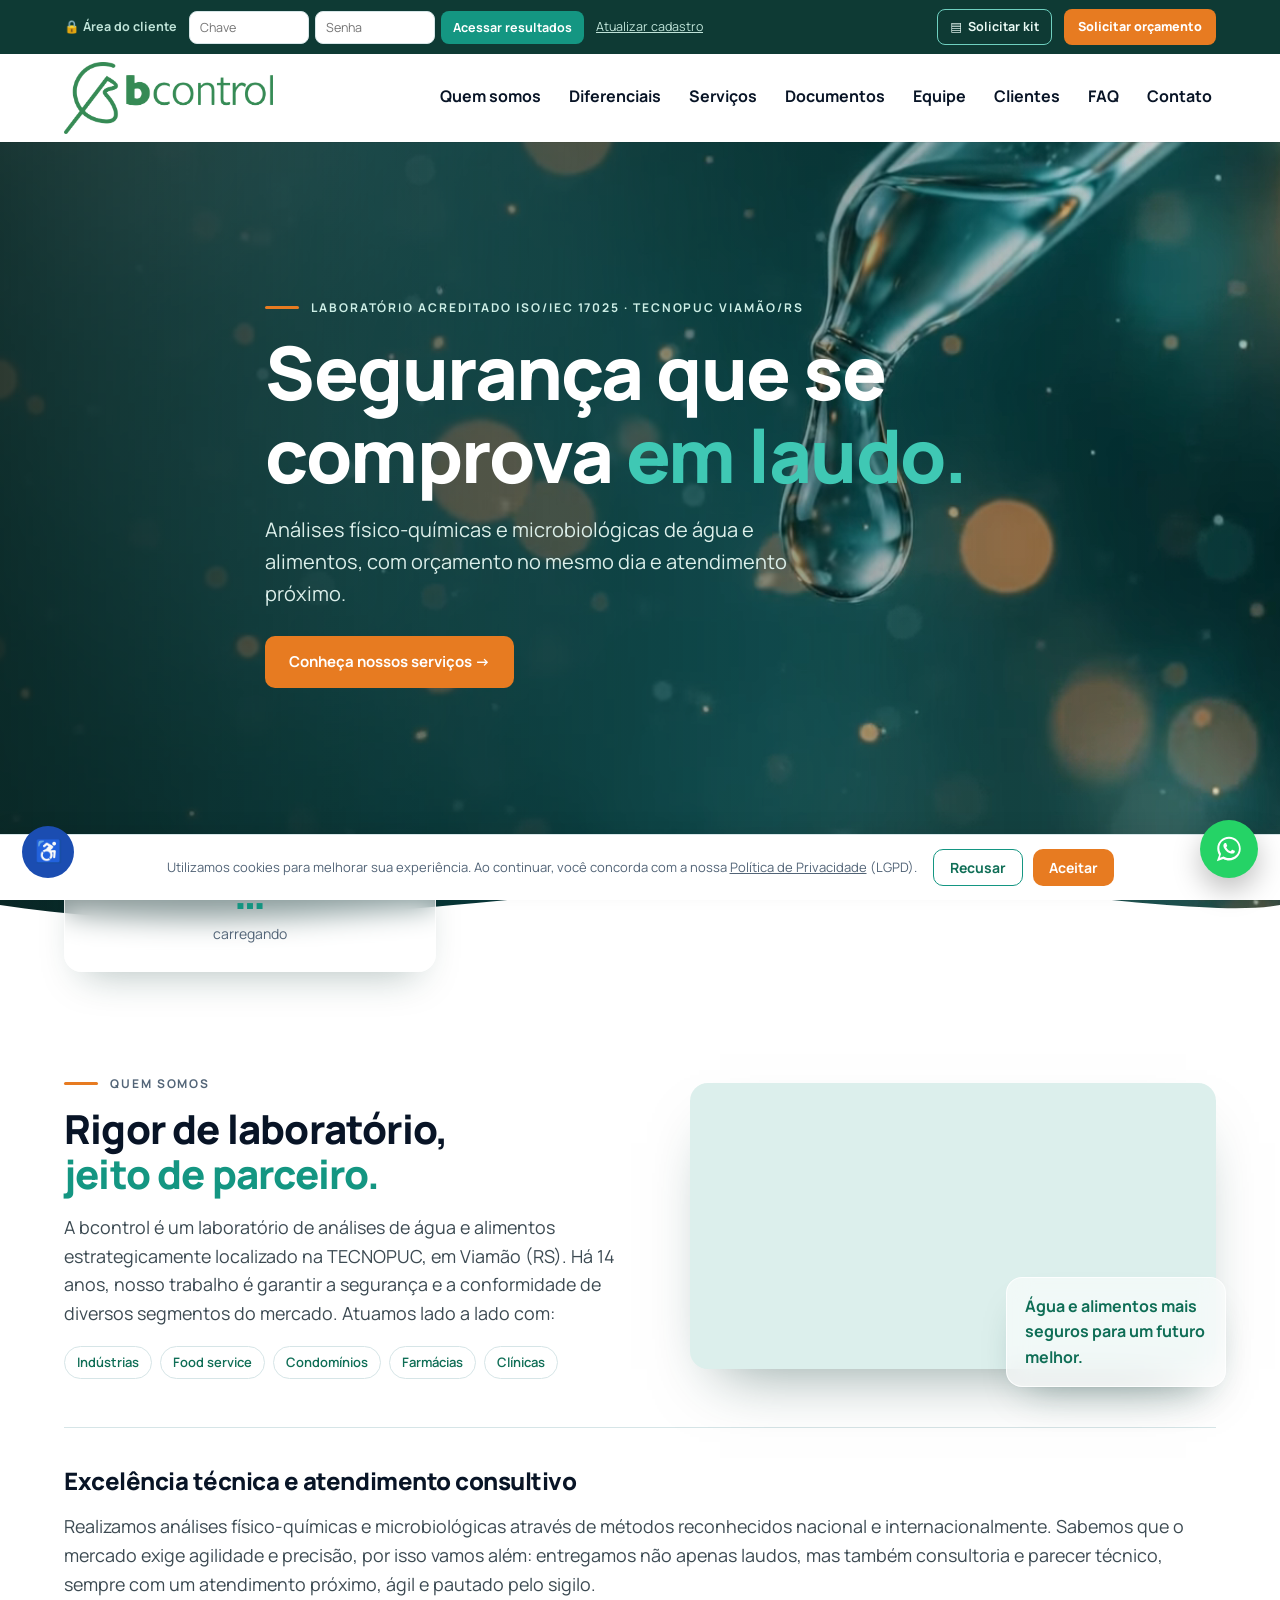
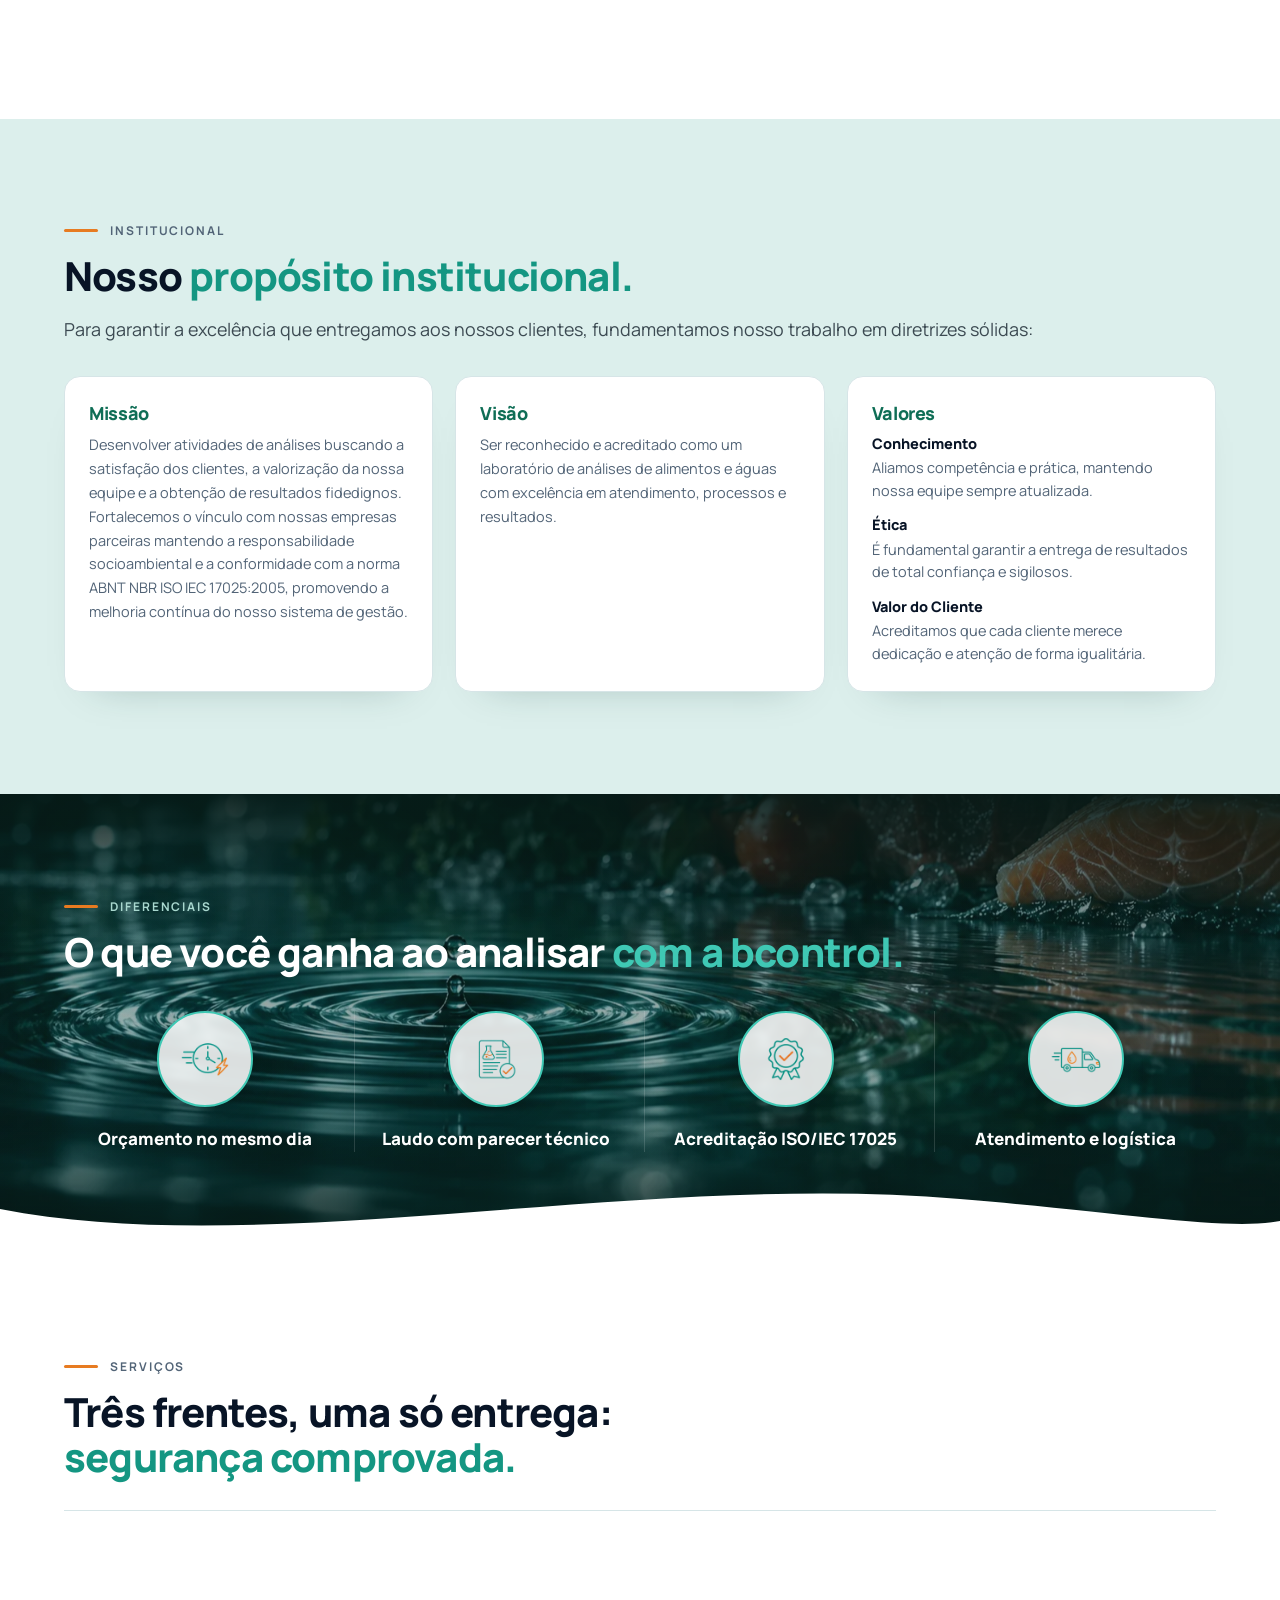
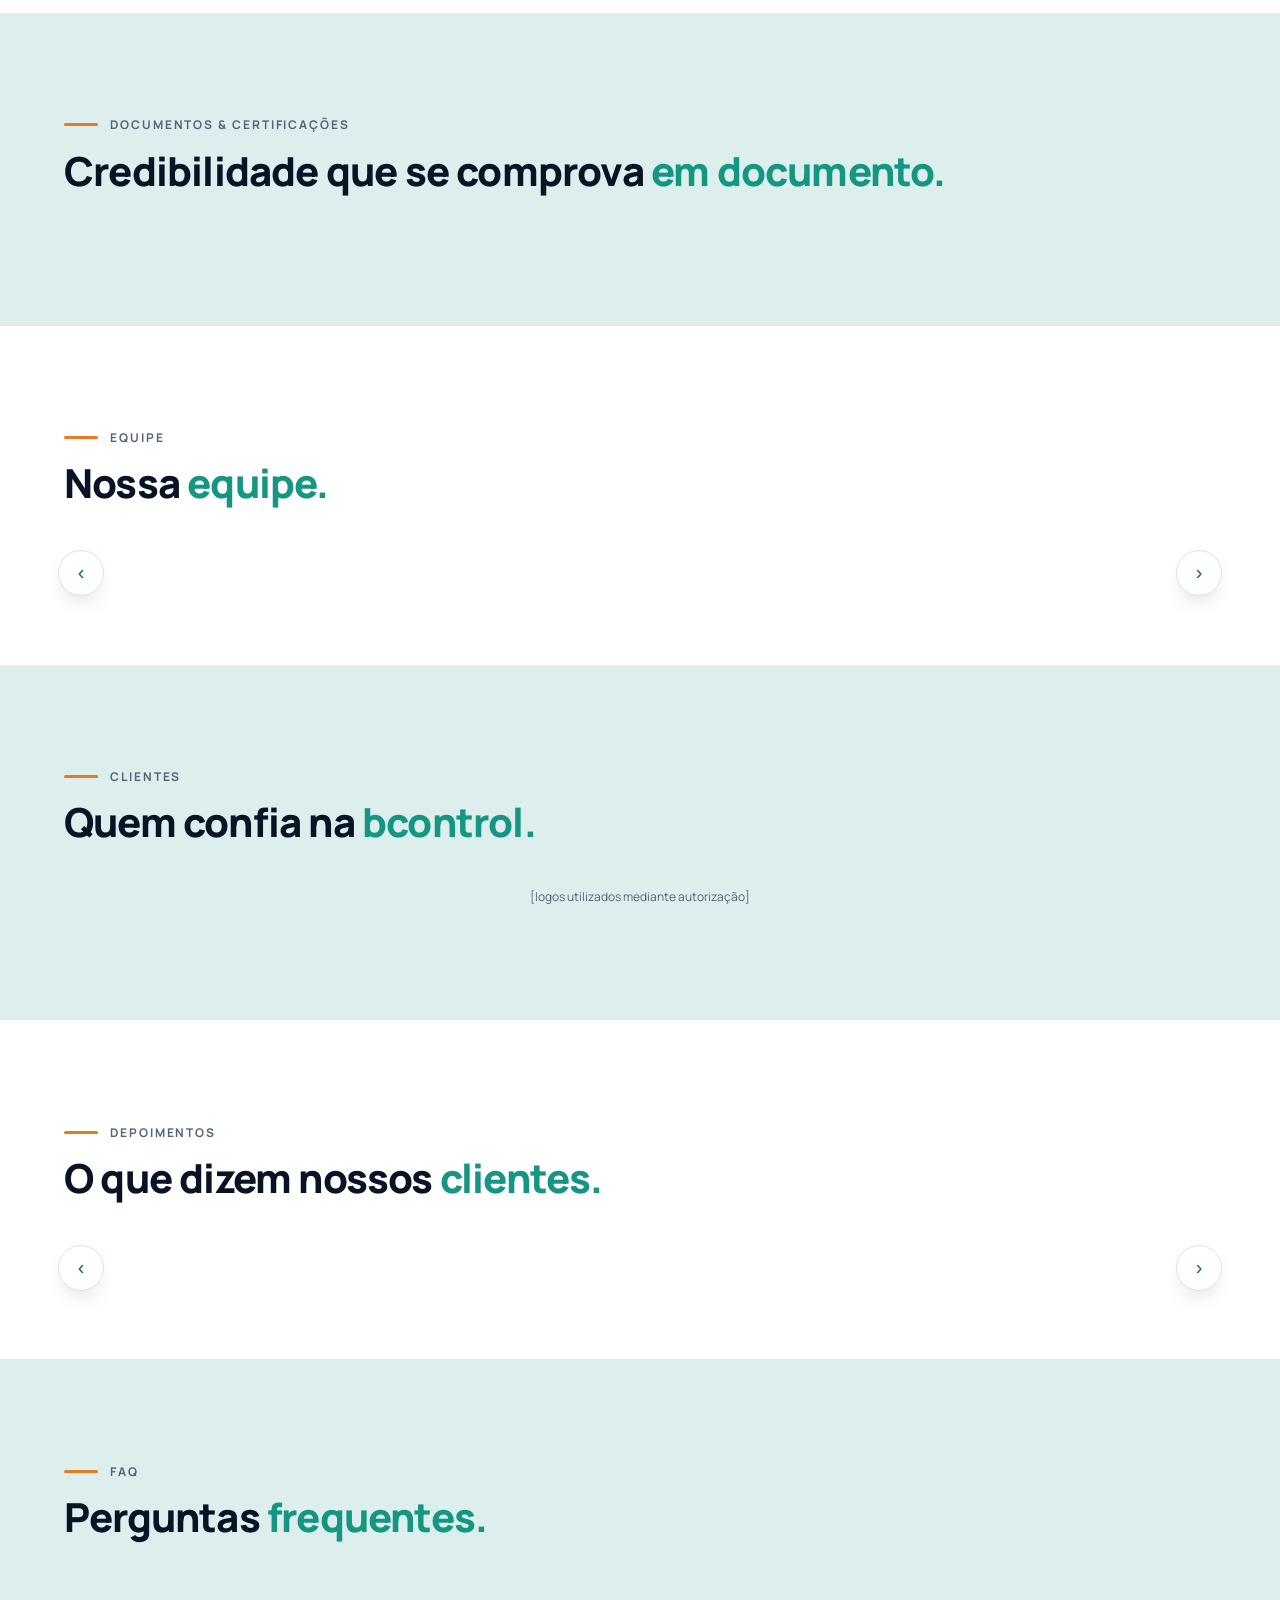
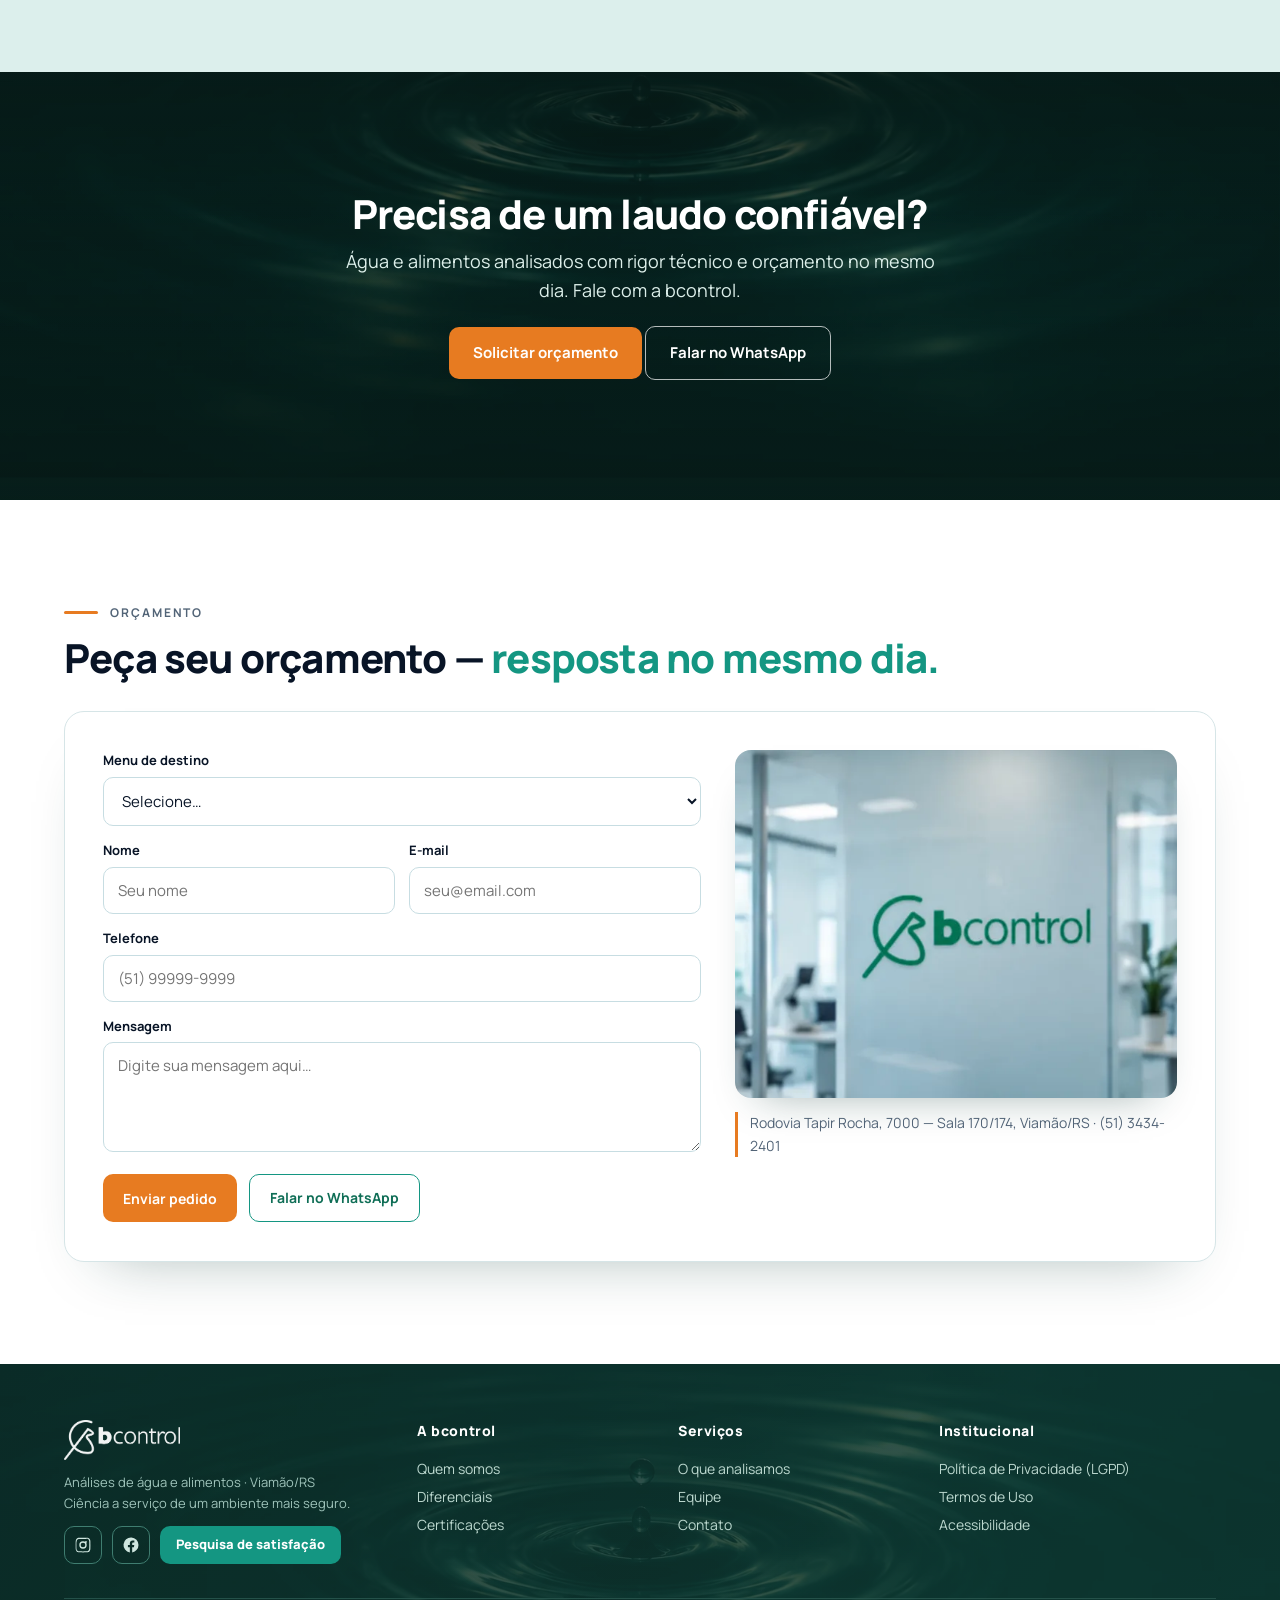
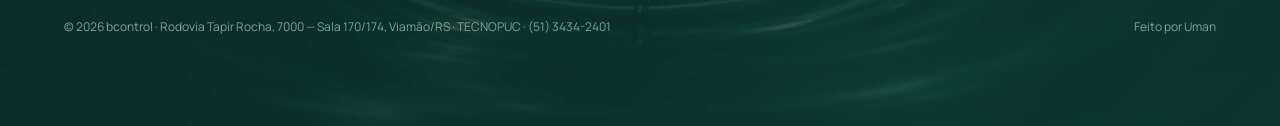
==== index.html @ 7d5db622 "Corrige causa real do CTA de pesquisa, remove TECNOPUC do endereço e logos ficam transparentes - .so" ====
<!doctype html>
<html lang="pt-BR">
<head>
<meta charset="utf-8">
<meta name="viewport" content="width=device-width, initial-scale=1">
<title>bcontrol — Laboratório de análises de água e alimentos em Viamão/RS</title>
<meta name="description" content="Laboratório acreditado ISO/IEC 17025 em Viamão/RS. Análises físico-químicas e microbiológicas de água e alimentos, com orçamento no mesmo dia e laudo com parecer técnico.">
<link rel="canonical" href="https://www.bcontrol.com.br/">
<meta name="robots" content="index, follow">
<meta name="theme-color" content="#0E3A34">
<meta name="color-scheme" content="light">
<meta http-equiv="Cache-Control" content="no-cache, no-store, must-revalidate">
<meta http-equiv="Pragma" content="no-cache">
<meta http-equiv="Expires" content="0">

<!-- Open Graph / Twitter -->
<meta property="og:type" content="website">
<meta property="og:site_name" content="bcontrol">
<meta property="og:locale" content="pt_BR">
<meta property="og:title" content="bcontrol — Laboratório de análises de água e alimentos">
<meta property="og:description" content="Laboratório acreditado ISO/IEC 17025 em Viamão/RS. Orçamento no mesmo dia, laudo com parecer técnico.">
<meta property="og:image" content="https://www.bcontrol.com.br/assets/hero_fundo.png">
<meta property="og:url" content="https://www.bcontrol.com.br/">
<meta name="twitter:card" content="summary_large_image">
<meta name="twitter:title" content="bcontrol — Laboratório de análises de água e alimentos">
<meta name="twitter:description" content="Laboratório acreditado ISO/IEC 17025 em Viamão/RS. Orçamento no mesmo dia, laudo com parecer técnico.">
<meta name="twitter:image" content="https://www.bcontrol.com.br/assets/hero_fundo.png">

<!-- Favicons -->
<link rel="icon" href="assets/favicon/favicon.ico" sizes="any">
<link rel="icon" type="image/png" sizes="32x32" href="assets/favicon/icon-32.png">
<link rel="icon" type="image/png" sizes="16x16" href="assets/favicon/icon-16.png">
<link rel="apple-touch-icon" sizes="180x180" href="assets/favicon/apple-touch-icon.png">

<link rel="preconnect" href="https://fonts.googleapis.com">
<link rel="preconnect" href="https://fonts.gstatic.com" crossorigin>
<link href="https://fonts.googleapis.com/css2?family=Manrope:wght@400;500;600;700;800&display=swap" rel="stylesheet">
<link rel="stylesheet" href="css/style.css?v=11">

<script type="application/ld+json">
{
  "@context": "https://schema.org",
  "@type": "LocalBusiness",
  "name": "bcontrol",
  "image": "https://www.bcontrol.com.br/assets/hero_fundo.png",
  "description": "Laboratório de análises de água e alimentos acreditado ISO/IEC 17025.",
  "url": "https://www.bcontrol.com.br/",
  "telephone": "+55-51-3434-2401",
  "address": {
    "@type": "PostalAddress",
    "streetAddress": "Rodovia Tapir Rocha, 7000 — Sala 170/174, TECNOPUC",
    "addressLocality": "Viamão",
    "addressRegion": "RS",
    "addressCountry": "BR"
  },
  "areaServed": "Rio Grande do Sul",
  "priceRange": "$$"
}
</script>
</head>
<body>
<a class="skip" href="#hero">Pular para o conteúdo</a>

<!-- HEADER -->
<header class="hd">
  <div class="client"><div class="wrap">
    <span class="lab">🔒 Área do cliente</span>
    <form id="formResult" action="https://www.resultados.com.br/index.aspx?origem=BIOCONTROL" method="post" target="_blank" autocomplete="off">
      <input type="hidden" name="frame" value="S">
      <input type="hidden" name="redir" value="http://www.resultados.com.br">
      <label class="sr-only" for="loginChave">Chave</label>
      <input class="cinput" id="loginChave" name="identificacao" maxlength="20" placeholder="Chave" aria-label="Chave">
      <label class="sr-only" for="loginSenha">Senha</label>
      <input class="cinput" id="loginSenha" name="senha" maxlength="8" type="password" placeholder="Senha" aria-label="Senha">
      <button class="mini-teal" type="submit">Acessar resultados</button>
    </form>
    <a class="lnk" id="cadastroLink" href="https://forms.gle/hZG2yAordd6pP9uJ8" target="_blank" rel="noopener">Atualizar cadastro</a>
    <a class="kit" href="assets/docs/coleta_de_amostras.pdf" download data-ga="download_kit">▤ <span class="kit-label">Solicitar kit</span></a>
    <a class="cbtn-orc" href="#contato">Solicitar orçamento</a>
  </div></div>
  <div class="main">
    <a class="brand" href="#hero"><picture><source srcset="assets/logo.webp?v=4" type="image/webp"><img src="assets/logo.png?v=4" alt="bcontrol" width="304" height="105"></picture></a>
    <button class="burger" id="burger" aria-label="Abrir menu" aria-expanded="false" aria-controls="menu">☰</button>
    <nav class="menu" id="menu" aria-label="Navegação principal">
      <a href="#quem">Quem somos</a><a href="#dif">Diferenciais</a><a href="#serv">Serviços</a>
      <a href="#docs">Documentos</a><a href="#equipe">Equipe</a><a href="#clientes">Clientes</a>
      <a href="#faq">FAQ</a><a href="#contato">Contato</a>
    </nav>
  </div>
</header>

<!-- HERO -->
<section class="hero" id="hero">
  <video id="heroVid" muted loop playsinline preload="metadata" poster="assets/hero_fundo.webp" aria-hidden="true">
    <source src="assets/hero.webm" type="video/webm">
    <source src="assets/hero.mp4" type="video/mp4">
  </video>
  <div class="wrap">
    <div class="eyebrow reveal">Laboratório acreditado ISO/IEC 17025 · TECNOPUC Viamão/RS</div>
    <h1 class="reveal d1">Segurança que se comprova <span>em laudo.</span></h1>
    <p class="reveal d2">Análises físico-químicas e microbiológicas de água e alimentos, com orçamento no mesmo dia e atendimento próximo.</p>
    <a class="btn solid reveal d3" href="#serv" style="font-size:15px;padding:14px 24px">Conheça nossos serviços →</a>
  </div>
  <div class="wave"><svg viewBox="0 0 1440 90" preserveAspectRatio="none" aria-hidden="true"><path fill="#ffffff" d="M0,60 C360,110 720,10 1080,40 C1260,55 1380,70 1440,60 L1440,90 L0,90 Z"></path></svg></div>
</section>

<!-- NÚMEROS -->
<div class="nums"><div class="wrap"><div class="grid" id="statsGrid">
  <div class="glass reveal"><div class="n">…</div><div class="l">carregando</div></div>
</div></div></div>

<!-- QUEM SOMOS -->
<section class="sec bgwhite" id="quem"><div class="wrap">
  <div class="grid2">
    <div class="reveal">
      <div class="eyebrow">Quem somos</div>
      <h2 class="h2">Rigor de laboratório,<br><span class="tl">jeito de parceiro.</span></h2>
      <p class="lead" style="margin-top:16px">A bcontrol é um laboratório de análises de água e alimentos estrategicamente localizado na TECNOPUC, em Viamão (RS). Há 14 anos, nosso trabalho é garantir a segurança e a conformidade de diversos segmentos do mercado. Atuamos lado a lado com:</p>
      <div class="chips" style="margin-top:18px">
        <span class="chip sec">Indústrias</span>
        <span class="chip sec">Food service</span>
        <span class="chip sec">Condomínios</span>
        <span class="chip sec">Farmácias</span>
        <span class="chip sec">Clínicas</span>
      </div>
    </div>
    <div class="quem-img reveal d1">
      <div class="quem-carousel" id="quemCarousel" role="img" aria-label="Segmentos atendidos pela bcontrol: indústrias, food service, condomínios, farmácias e clínicas"></div>
      <div class="quem-badge">Água e alimentos mais seguros para um futuro melhor.</div>
    </div>
  </div>
  <div class="quem-extra reveal">
    <h3>Excelência técnica e atendimento consultivo</h3>
    <p class="lead">Realizamos análises físico-químicas e microbiológicas através de métodos reconhecidos nacional e internacionalmente. Sabemos que o mercado exige agilidade e precisão, por isso vamos além: entregamos não apenas laudos, mas também consultoria e parecer técnico, sempre com um atendimento próximo, ágil e pautado pelo sigilo.</p>
  </div>
  <div class="gallery-block reveal" id="galleryBlock" hidden>
    <h3 class="gallery-title">Conheça toda a estrutura da Bcontrol</h3>
    <p class="gallery-sub">(Clique na imagem ou vídeo para ampliar)</p>
    <div class="gallery-wrap">
      <button class="gnav prev" data-g="galleryTrack" aria-label="Anterior">‹</button>
      <div class="gallery-track" id="galleryTrack"></div>
      <button class="gnav next" data-g="galleryTrack" aria-label="Próximo">›</button>
    </div>
    <div class="gallery-dots" id="galleryDots"></div>
  </div>
</div></section>

<!-- PROPÓSITO INSTITUCIONAL -->
<section class="sec paper2" id="proposito"><div class="wrap">
  <div class="eyebrow reveal">Institucional</div>
  <h2 class="h2 reveal d1">Nosso <span class="tl">propósito institucional.</span></h2>
  <p class="lead reveal d2" style="margin-top:16px;max-width:none">Para garantir a excelência que entregamos aos nossos clientes, fundamentamos nosso trabalho em diretrizes sólidas:</p>
  <div class="mvv reveal d2">
    <div class="mvv-card">
      <h3>Missão</h3>
      <p>Desenvolver atividades de análises buscando a satisfação dos clientes, a valorização da nossa equipe e a obtenção de resultados fidedignos. Fortalecemos o vínculo com nossas empresas parceiras mantendo a responsabilidade socioambiental e a conformidade com a norma ABNT NBR ISO IEC 17025:2005, promovendo a melhoria contínua do nosso sistema de gestão.</p>
    </div>
    <div class="mvv-card">
      <h3>Visão</h3>
      <p>Ser reconhecido e acreditado como um laboratório de análises de alimentos e águas com excelência em atendimento, processos e resultados.</p>
    </div>
    <div class="mvv-card">
      <h3>Valores</h3>
      <ul>
        <li><b>Conhecimento</b>Aliamos competência e prática, mantendo nossa equipe sempre atualizada.</li>
        <li><b>Ética</b>É fundamental garantir a entrega de resultados de total confiança e sigilosos.</li>
        <li><b>Valor do Cliente</b>Acreditamos que cada cliente merece dedicação e atenção de forma igualitária.</li>
      </ul>
    </div>
  </div>
</div></section>

<!-- DIFERENCIAIS -->
<section class="sec dark" id="dif"><div class="water-full" id="difWater"></div><div class="dif-overlay"></div><div class="wrap">
  <div class="eyebrow reveal">Diferenciais</div>
  <h2 class="h2 reveal d1" style="color:#fff">O que você ganha ao analisar <span style="color:var(--teal-l)">com a bcontrol.</span></h2>
  <div class="difs">
    <div class="dif reveal"><div class="ring"><picture><source srcset="assets/ic_orcamento.webp" type="image/webp"><img src="assets/ic_orcamento.png" alt="" width="56" height="56" loading="lazy"></picture></div><b>Orçamento no mesmo dia</b></div>
    <div class="dif reveal d1"><div class="ring"><picture><source srcset="assets/ic_laudo.webp" type="image/webp"><img src="assets/ic_laudo.png" alt="" width="56" height="56" loading="lazy"></picture></div><b>Laudo com parecer técnico</b></div>
    <div class="dif reveal d2"><div class="ring"><picture><source srcset="assets/ic_iso.webp" type="image/webp"><img src="assets/ic_iso.png" alt="" width="56" height="56" loading="lazy"></picture></div><b>Acreditação ISO/IEC 17025</b></div>
    <div class="dif reveal d3"><div class="ring"><picture><source srcset="assets/ic_logistica.webp" type="image/webp"><img src="assets/ic_logistica.png" alt="" width="56" height="56" loading="lazy"></picture></div><b>Atendimento e logística</b></div>
  </div>
</div><div class="wave difwave"><svg viewBox="0 0 1440 90" preserveAspectRatio="none" aria-hidden="true"><path fill="#ffffff" d="M0,44 C300,96 720,6 1080,34 C1270,48 1380,66 1440,56 L1440,90 L0,90 Z"></path></svg></div></section>

<!-- SERVIÇOS -->
<section class="sec" id="serv"><div class="wrap">
  <div class="eyebrow reveal">Serviços</div>
  <h2 class="h2 reveal d1">Três frentes, uma só entrega:<br><span class="tl">segurança comprovada.</span></h2>
  <div class="acc reveal d2" id="accServ" aria-live="polite"></div>
</div></section>

<!-- DOCUMENTOS -->
<section class="sec paper2" id="docs"><div class="wrap">
  <div class="eyebrow reveal">Documentos & certificações</div>
  <h2 class="h2 reveal d1">Credibilidade que se comprova <span class="tl">em documento.</span></h2>
  <div class="docs" id="docsGrid"></div>
</div></section>

<!-- EQUIPE -->
<section class="sec bgwhite" id="equipe"><div class="wrap">
  <div class="eyebrow reveal">Equipe</div>
  <h2 class="h2 reveal d1">Nossa <span class="tl">equipe.</span></h2>
  <div class="slider equipe reveal d2">
    <button class="snav prev" data-t="teamTrack" aria-label="Anterior">‹</button>
    <div class="track" id="teamTrack"></div>
    <button class="snav next" data-t="teamTrack" aria-label="Próximo">›</button>
  </div>
  <div class="dots" id="teamDots"></div>
</div></section>

<!-- CLIENTES -->
<section class="sec paper2" id="clientes"><div class="wrap">
  <div class="eyebrow reveal">Clientes</div>
  <h2 class="h2 reveal d1">Quem confia na <span class="tl">bcontrol.</span></h2>
  <div class="logos reveal d2"><div class="row" id="logorow"></div></div>
  <p class="reveal" style="text-align:center;color:var(--muted);font-size:12px;margin-top:12px">[logos utilizados mediante autorização]</p>
</div></section>

<!-- DEPOIMENTOS -->
<section class="sec bgwhite" id="depo"><div class="wrap">
  <div class="eyebrow reveal">Depoimentos</div>
  <h2 class="h2 reveal d1">O que dizem nossos <span class="tl">clientes.</span></h2>
  <div class="slider reveal d2">
    <button class="snav prev" data-t="testiTrack" aria-label="Anterior">‹</button>
    <div class="track" id="testiTrack"></div>
    <button class="snav next" data-t="testiTrack" aria-label="Próximo">›</button>
  </div>
  <div class="dots" id="testiDots"></div>
</div></section>

<!-- FAQ -->
<section class="sec paper2" id="faq"><div class="wrap">
  <div class="eyebrow reveal">FAQ</div>
  <h2 class="h2 reveal d1">Perguntas <span class="tl">frequentes.</span></h2>
  <div class="faq reveal d2" id="accFaq" aria-live="polite"></div>
</div></section>

<!-- FAIXA CTA (parallax) -->
<section id="cta">
  <div class="cta-bg" id="ctaBg"></div>
  <div class="cta-ov"></div>
  <div class="wrap reveal">
    <h2>Precisa de um laudo confiável?</h2>
    <p>Água e alimentos analisados com rigor técnico e orçamento no mesmo dia. Fale com a bcontrol.</p>
    <div class="cta-row"><a class="btn solid" href="#contato" style="font-size:15px;padding:14px 24px">Solicitar orçamento</a> <a class="btn ghostw" data-wa-link href="#contato" style="font-size:15px;padding:14px 24px">Falar no WhatsApp</a></div>
  </div>
</section>

<!-- ORÇAMENTO -->
<section class="sec bgwhite" id="contato"><div class="wrap">
  <div class="eyebrow reveal">Orçamento</div>
  <h2 class="h2 reveal d1">Peça seu orçamento — <span class="tl">resposta no mesmo dia.</span></h2>
  <div class="formwrap reveal d2">
    <form id="formOrc" autocomplete="off">
      <div class="field hp"><label for="empresa_site">Não preencher</label><input id="empresa_site" name="empresa_site" tabindex="-1" autocomplete="off"></div>
      <div class="field"><label for="orcSetor">Menu de destino</label>
        <select id="orcSetor" name="setor" required><option value="">Selecione…</option><option>Águas</option><option>Alimentos</option><option>Controle de qualidade</option><option>Comercial</option></select></div>
      <div class="f2">
        <div class="field"><label for="orcNome">Nome</label><input id="orcNome" name="nome" placeholder="Seu nome" required></div>
        <div class="field"><label for="orcEmail">E-mail</label><input id="orcEmail" name="email" type="email" placeholder="seu@email.com" required></div>
      </div>
      <div class="field"><label for="orcTelefone">Telefone</label><input id="orcTelefone" name="telefone" placeholder="(51) 99999-9999"></div>
      <div class="field"><label for="orcMensagem">Mensagem</label><textarea id="orcMensagem" name="mensagem" rows="4" placeholder="Digite sua mensagem aqui…"></textarea></div>
      <div class="formbtns">
        <button class="btn solid" type="submit">Enviar pedido</button>
        <a class="btn ghost" data-wa-link href="#contato">Falar no WhatsApp</a>
      </div>
      <div class="field-msg" id="formOrcMsg" role="status"></div>
    </form>
    <div class="office">
      <picture><source srcset="assets/escritorio.webp?v=6" type="image/webp"><img src="assets/escritorio.png?v=6" alt="Escritório bcontrol" width="610" height="481" loading="lazy"></picture>
      <div class="addr">Rodovia Tapir Rocha, 7000 — Sala 170/174, Viamão/RS · <span data-phone-display>(51) 3434-2401</span></div>
    </div>
  </div>
</div></section>

<!-- FOOTER -->
<footer>
  <div class="wrap">
    <div class="cols">
      <div>
        <div class="flogo"><img src="assets/logo.webp?v=4" alt="bcontrol" width="116" height="40"></div>
        <div style="font-size:13px;color:#9fc4bb">Análises de água e alimentos · Viamão/RS<br>Ciência a serviço de um ambiente mais seguro.</div>
        <div class="social">
          <a id="socialInstagram" href="#" data-toast="Instagram: aguardando link oficial" aria-label="Instagram"><svg viewBox="0 0 24 24" aria-hidden="true"><path d="M12 2.2c3.2 0 3.6 0 4.9.07 1.17.05 1.8.25 2.23.42.56.22.96.48 1.38.9.42.42.68.82.9 1.38.17.42.37 1.06.42 2.23.06 1.27.07 1.65.07 4.85s0 3.58-.07 4.85c-.05 1.17-.25 1.8-.42 2.23-.22.56-.48.96-.9 1.38-.42.42-.82.68-1.38.9-.42.17-1.06.37-2.23.42-1.27.06-1.65.07-4.85.07s-3.58 0-4.85-.07c-1.17-.05-1.8-.25-2.23-.42a3.7 3.7 0 0 1-1.38-.9 3.7 3.7 0 0 1-.9-1.38c-.17-.42-.37-1.06-.42-2.23C2.2 15.58 2.2 15.2 2.2 12s0-3.58.07-4.85c.05-1.17.25-1.8.42-2.23.22-.56.48-.96.9-1.38.42-.42.82-.68 1.38-.9.42-.17 1.06-.37 2.23-.42C8.42 2.2 8.8 2.2 12 2.2Zm0 1.8c-3.14 0-3.5 0-4.74.07-.9.04-1.38.19-1.7.32-.43.16-.73.36-1.05.68-.32.32-.52.62-.68 1.05-.13.32-.28.8-.32 1.7C3.24 8.5 3.24 8.86 3.24 12s0 3.5.07 4.74c.04.9.19 1.38.32 1.7.16.43.36.73.68 1.05.32.32.62.52 1.05.68.32.13.8.28 1.7.32 1.24.07 1.6.07 4.74.07s3.5 0 4.74-.07c.9-.04 1.38-.19 1.7-.32.43-.16.73-.36 1.05-.68.32-.32.52-.62.68-1.05.13-.32.28-.8.32-1.7.07-1.24.07-1.6.07-4.74s0-3.5-.07-4.74c-.04-.9-.19-1.38-.32-1.7a2.8 2.8 0 0 0-.68-1.05 2.8 2.8 0 0 0-1.05-.68c-.32-.13-.8-.28-1.7-.32C15.5 4 15.14 4 12 4Zm0 3.06A4.94 4.94 0 1 1 12 16.94 4.94 4.94 0 0 1 12 7.06Zm0 1.8a3.14 3.14 0 1 0 0 6.28 3.14 3.14 0 0 0 0-6.28Zm5.14-.9a1.15 1.15 0 1 1-2.3 0 1.15 1.15 0 0 1 2.3 0Z"/></svg></a>
          <a id="socialFacebook" href="#" data-toast="Facebook: aguardando link oficial" aria-label="Facebook"><svg viewBox="0 0 24 24" aria-hidden="true"><path d="M22 12a10 10 0 1 0-11.56 9.88v-6.99H7.9V12h2.54V9.8c0-2.5 1.49-3.89 3.78-3.89 1.09 0 2.24.2 2.24.2v2.46h-1.26c-1.24 0-1.63.77-1.63 1.56V12h2.78l-.44 2.89h-2.34v6.99A10 10 0 0 0 22 12Z"/></svg></a>
          <a class="satisfacao-cta" href="https://docs.google.com/forms/d/e/1FAIpQLSdmC50RH0NSR2UGfiISusCcfM5GoF6Qg5H8NadNYwDJ1VHHrw/viewform" target="_blank" rel="noopener">Pesquisa de satisfação</a>
        </div>
      </div>
      <div><h4>A bcontrol</h4><a href="#quem">Quem somos</a><a href="#dif">Diferenciais</a><a href="#docs">Certificações</a></div>
      <div><h4>Serviços</h4><a href="#serv">O que analisamos</a><a href="#equipe">Equipe</a><a href="#contato">Contato</a></div>
      <div><h4>Institucional</h4><a href="privacidade.html">Política de Privacidade (LGPD)</a><a href="termos.html">Termos de Uso</a><a href="privacidade.html#acessibilidade">Acessibilidade</a></div>
    </div>
    <div class="copy"><span>© 2026 bcontrol · <span data-address>Rodovia Tapir Rocha, 7000 — Sala 170/174, Viamão/RS · TECNOPUC</span> · <span data-phone-display>(51) 3434-2401</span></span><span>Feito por Uman</span></div>
  </div>
</footer>

<!-- FLOATS -->
<button class="a11y" id="a11yBtn" aria-label="Opções de acessibilidade" aria-expanded="false" aria-controls="a11yPanel">♿</button>
<div class="a11y-panel" id="a11yPanel">
  <h5>Acessibilidade</h5>
  <div class="a11y-row"><button data-a="dec" aria-label="Diminuir fonte">A−</button><button data-a="reset" aria-label="Fonte padrão">A</button><button data-a="inc" aria-label="Aumentar fonte">A+</button></div>
  <div class="a11y-row"><button data-a="contrast">Alto contraste</button></div>
  <div class="a11y-row"><button data-toast="VLibras: integração a confirmar com o cliente">VLibras (Libras)</button></div>
</div>
<a class="fab" data-wa-link href="#contato" aria-label="Falar no WhatsApp"><svg viewBox="0 0 32 32" aria-hidden="true"><path d="M16 3C9 3 3.5 8.5 3.5 15.5c0 2.5.7 4.8 1.9 6.8L3 29l6.9-2.3c1.9 1 4 1.6 6.1 1.6 7 0 12.5-5.5 12.5-12.5S23 3 16 3Zm0 22.7c-1.9 0-3.7-.5-5.3-1.5l-.4-.2-4.1 1.3 1.3-4-.2-.4a10.1 10.1 0 0 1-1.6-5.4C5.4 9.6 10.1 5 16 5s10.6 4.6 10.6 10.5S21.9 25.7 16 25.7Zm5.8-7.8c-.3-.2-1.9-.9-2.1-1s-.5-.2-.7.2c-.2.3-.8 1-.9 1.1-.2.2-.3.2-.6.1-.3-.2-1.4-.5-2.6-1.6-1-.9-1.6-1.9-1.8-2.2-.2-.3 0-.5.1-.7l.5-.5c.2-.2.2-.3.3-.5.1-.2 0-.4 0-.6l-.9-2.1c-.2-.6-.5-.5-.7-.5h-.6c-.2 0-.5.1-.8.4-.3.3-1 1-1 2.5s1.1 2.9 1.2 3.1c.2.2 2.1 3.3 5.1 4.6.7.3 1.3.5 1.7.6.7.2 1.4.2 1.9.1.6-.1 1.9-.8 2.1-1.5.3-.7.3-1.4.2-1.5-.1-.1-.3-.2-.6-.4Z"/></svg></a>
<div class="cookie" id="cookie" role="dialog" aria-label="Aviso de cookies" hidden>
  <span>Utilizamos cookies para melhorar sua experiência. Ao continuar, você concorda com a nossa <a href="privacidade.html" style="text-decoration:underline">Política de Privacidade</a> (LGPD).</span>
  <div class="cookie-btns">
    <button class="btn ghost" style="padding:8px 16px" id="cookieReject">Recusar</button>
    <button class="btn solid" style="padding:8px 16px" id="cookieAccept">Aceitar</button>
  </div>
</div>
<div class="toast" id="toast" role="status" aria-live="polite"></div>

<div class="lightbox" id="lightbox" role="dialog" aria-modal="true" aria-label="Visualização ampliada">
  <button class="lightbox-close" id="lightboxClose" aria-label="Fechar">&times;</button>
  <button class="lightbox-nav prev" id="lightboxPrev" aria-label="Item anterior">‹</button>
  <div class="lightbox-inner" id="lightboxInner"></div>
  <button class="lightbox-nav next" id="lightboxNext" aria-label="Próximo item">›</button>
</div>

<script src="js/main.js?v=12"></script>
</body>
</html>
---- css/style.css ----
:root{
 --teal:#149682; --teal-d:#0F6E56; --teal-dd:#0E3A34; --navy:#081426;
 --teal-l:#3FC8B4; --orange:#E77B21; --muted:#526477; --line:#D6E5E7;
 --paper:#F7FCFB; --paper2:#DCEFEC; --white:#fff;
}
*{box-sizing:border-box}
.sr-only{position:absolute;width:1px;height:1px;padding:0;margin:-1px;overflow:hidden;clip:rect(0,0,0,0);white-space:nowrap;border:0}
html{scroll-behavior:smooth}
section[id]{scroll-margin-top:172px}
body{margin:0;font-family:'Manrope',system-ui,sans-serif;color:var(--navy);background:#ffffff;line-height:1.6;overflow-x:hidden}
h1,h2,h3{margin:0;line-height:1.12;font-weight:800;letter-spacing:-.02em}
a{color:inherit;text-decoration:none}
img{max-width:100%;height:auto;display:block}
.wrap{max-width:1200px;margin:0 auto;padding:0 24px}
section{position:relative}
.eyebrow{font-size:12px;font-weight:700;letter-spacing:.16em;text-transform:uppercase;color:var(--muted);display:flex;align-items:center;gap:12px;margin-bottom:14px}
.eyebrow::before{content:"";width:34px;height:3px;background:var(--orange);border-radius:2px}
.h2{font-size:clamp(26px,3.4vw,40px)}
.tl{color:var(--teal)}
.lead{color:#3c4a52;font-size:clamp(15px,1.4vw,18px);max-width:64ch}
.btn{display:inline-flex;align-items:center;gap:8px;font-weight:700;font-size:14px;padding:12px 20px;border-radius:10px;cursor:pointer;border:0;font-family:inherit;transition:.2s;white-space:nowrap}
.btn.solid{background:var(--orange);color:#fff}
.btn.solid:hover{filter:brightness(1.05);transform:translateY(-1px)}
.btn.tealbtn{background:var(--teal);color:#fff}
.btn.ghost{background:transparent;border:1.6px solid var(--teal);color:var(--teal-d)}
.btn.ghost:hover{background:var(--teal);color:#fff}
.btn.ghostw{background:transparent;border:1.6px solid rgba(255,255,255,.7);color:#fff}
.btn.ghostw:hover{background:#fff;color:var(--teal-d)}

/* acessibilidade: foco visível em toda a página */
a:focus-visible,button:focus-visible,input:focus-visible,select:focus-visible,textarea:focus-visible,[tabindex]:focus-visible{
 outline:3px solid var(--orange);outline-offset:2px;border-radius:4px
}

/* ===== HEADER ===== */
header.hd{position:sticky;top:0;z-index:60;background:rgba(255,255,255,.92);backdrop-filter:blur(10px);box-shadow:0 1px 0 rgba(0,0,0,.06)}
.client{background:var(--teal-dd);color:#dff0ea;font-size:12.5px}
.client .wrap{display:flex;align-items:center;gap:12px;padding:9px 24px;flex-wrap:wrap}
.client .lab{font-weight:700;color:#bfe3d8}
.cinput{border:1px solid var(--line);border-radius:8px;padding:7px 10px;font-size:12.5px;width:120px;font-family:inherit}
.client form{display:flex;gap:6px;align-items:center;flex-wrap:wrap}
.mini-teal{background:var(--teal);color:#fff;border:0;border-radius:8px;padding:8px 12px;font-weight:700;font-size:12.5px;cursor:pointer;font-family:inherit}
.lnk{color:#bfe3d8;text-decoration:underline;cursor:pointer;background:none;border:0;font:inherit}
.kit{margin-left:auto;border:1.5px solid #6fd0c0;color:#eafaf5;background:transparent;border-radius:8px;padding:7px 12px;font-weight:700;cursor:pointer;display:inline-flex;gap:6px;align-items:center}
.cbtn-orc{background:var(--orange);color:#fff;border-radius:8px;padding:8px 14px;font-weight:800;font-size:12.5px;text-decoration:none;white-space:nowrap}
.main{max-width:1200px;margin:0 auto;padding:8px 24px;display:flex;align-items:center;gap:20px}
.brand{display:flex;align-items:center;gap:10px}
.brand img{height:72px;width:auto}
nav.menu{display:flex;gap:20px;flex:1;justify-content:flex-end;flex-wrap:wrap}
nav.menu a{font-weight:700;font-size:16px;color:var(--navy);padding:8px 4px;border-radius:0;border-bottom:3px solid transparent}
nav.menu a:hover{color:var(--teal-d);background:var(--paper2)}
nav.menu a.active{color:var(--orange);border-bottom-color:var(--orange)}
.burger{display:none;background:none;border:1px solid var(--line);border-radius:8px;font-size:20px;padding:4px 10px;cursor:pointer}
@media(max-width:1080px){
 header.hd{display:flex;flex-direction:column}
 .main{order:1;flex-wrap:wrap;width:100%;margin:0}
 .brand img{height:48px}
 .burger{display:inline-flex}
 nav.menu{display:none;order:5;flex:1 0 100%;width:100%;flex-direction:column;gap:2px;justify-content:flex-start;align-items:stretch}
 nav.menu.open{display:flex}
 nav.menu a{width:100%;padding:12px 4px;border-bottom:1px solid var(--line)}
 .kit{margin-left:0}
 /* a "área do cliente" (login/kit/cadastro) vira parte da gaveta do menu mobile,
    escondida por padrão e revelada junto com o menu ao abrir o ☰ — sem isso, ela
    ficava sempre visível acima do cabeçalho, empurrando o logo pra baixo e
    "quebrando" em várias linhas numa bagunça de campos e botões. */
 .client{order:2;width:100%;display:none}
 .client.open{display:block}
 .client .wrap{flex-direction:column;align-items:stretch}
 .client form{width:100%}
 .cinput{flex:1;width:auto;min-width:0}
 .client .lnk,.client .kit,.client .cbtn-orc{width:100%;text-align:center;justify-content:center}
 .kit{margin:0}
}
@media(max-width:560px){
 .main{padding:8px 16px}
 .wrap{padding:0 16px}
 .client .wrap{padding:12px 16px}
 .kit span.kit-label{display:inline}
}

/* ===== HERO ===== */
.hero{min-height:88vh;display:flex;align-items:center;overflow:hidden;color:#fff;background:linear-gradient(135deg,#0E3A34,#14514a 55%,#0E3A34)}
.hero video,.hero .heroposter{position:absolute;inset:0;width:100%;height:100%;object-fit:cover;z-index:0}
.hero::after{content:"";position:absolute;inset:0;background:linear-gradient(90deg,rgba(10,32,29,.86) 0%,rgba(10,32,29,.55) 45%,rgba(10,32,29,.15) 100%);z-index:1}
.hero .wrap{position:relative;z-index:2;padding-top:60px;padding-bottom:150px}
.hero .eyebrow{color:#cdeee6}.hero .eyebrow::before{background:var(--orange)}
.hero h1{font-size:clamp(34px,6vw,74px);color:#fff;max-width:15ch}
.hero h1 span{color:var(--teal-l)}
.hero p{color:#dcefea;font-size:clamp(16px,1.6vw,20px);max-width:46ch;margin:18px 0 26px}
.wave{position:absolute;left:0;right:0;bottom:-1px;z-index:2;line-height:0}
.wave svg{width:100%;height:90px;display:block}
@media(max-width:640px){
  .hero{min-height:78vh}
  .hero .wrap{padding-bottom:120px}
  /* o vídeo/poster são enquadrados em paisagem (16:9); num recorte estreito e alto de
     celular, "object-position" central corta fora o elemento principal da cena (o
     gotejador), deixando só o fundo desfocado visível — por isso "parecia" que o vídeo
     não aparecia. Desloca o enquadramento pra mostrar o gotejador também no mobile. */
  .hero video,.hero .heroposter{object-position:78% center}
}

/* ===== NÚMEROS (glass) ===== */
.nums{position:relative;z-index:5;margin-top:-90px}
.nums .grid{display:grid;grid-template-columns:repeat(3,1fr);gap:18px}
@media(max-width:820px){.nums .grid{grid-template-columns:repeat(2,1fr)}}
@media(max-width:420px){.nums .grid{grid-template-columns:1fr}}
.glass{background:rgba(255,255,255,.55);backdrop-filter:blur(14px);-webkit-backdrop-filter:blur(14px);border:1px solid rgba(255,255,255,.7);border-radius:18px;box-shadow:0 20px 40px -20px rgba(14,58,52,.35);padding:26px 20px;text-align:center}
.glass .n{font-size:clamp(30px,3.4vw,44px);font-weight:800;color:var(--teal);line-height:1}
.glass .l{color:var(--muted);font-size:14px;margin-top:8px}

/* ===== SECTIONS ===== */
.sec{padding:clamp(56px,8vw,110px) 0}
.sec.paper2{background:var(--paper2)}
.sec.bgwhite{background:#fff}
.sec.dark{background:linear-gradient(135deg,#0E3A34,#14514a);color:#fff}
.sec.dark .eyebrow{color:#a9d8cf}.sec.dark .lead{color:#cfe6df}
.grid2{display:grid;grid-template-columns:1.05fr .95fr;gap:44px;align-items:center}
@media(max-width:900px){.grid2{grid-template-columns:1fr;gap:28px}}
.quem-img{position:relative}
.quem-img img{border-radius:18px;box-shadow:0 30px 60px -30px rgba(14,58,52,.5)}
.quem-carousel{position:relative;z-index:0;border-radius:18px;overflow:hidden;box-shadow:0 30px 60px -30px rgba(14,58,52,.5);aspect-ratio:900/489;background:var(--paper2)}
.quem-carousel .slide{position:absolute;inset:0;opacity:0;transition:opacity 1.1s ease}
.quem-carousel .slide.active{opacity:1;z-index:1}
.quem-carousel .slide img{width:100%;height:100%;object-fit:cover;display:block}
.quem-badge{position:absolute;right:-10px;bottom:-18px;background:rgba(255,255,255,.6);backdrop-filter:blur(12px);border:1px solid rgba(255,255,255,.8);border-radius:16px;padding:16px 18px;max-width:220px;font-weight:700;color:var(--teal-d);box-shadow:0 20px 40px -20px rgba(14,58,52,.4)}
@media(max-width:520px){.quem-badge{position:static;margin-top:14px;max-width:none}}

.quem-extra{margin-top:48px;padding-top:40px;border-top:1px solid var(--line)}
.quem-extra h3{font-size:clamp(19px,2.2vw,24px);color:var(--navy);margin-bottom:12px}
.quem-extra p{max-width:none}

/* ---------- galeria institucional (fotos e vídeos) ---------- */
.gallery-block{margin-top:40px;padding-top:32px;border-top:1px solid var(--line)}
.gallery-title{font-size:clamp(19px,2.2vw,24px);color:var(--navy);display:flex;align-items:center;gap:12px;margin:0 0 6px}
.gallery-title::before{content:"";width:28px;height:3px;background:var(--orange);border-radius:2px;flex:0 0 auto}
.gallery-sub{color:var(--muted);font-size:14px;margin:0 0 20px}
.gallery-wrap{display:flex;align-items:center;gap:12px}
.gallery-track{flex:1;min-width:0;display:flex;gap:14px;overflow-x:auto;scroll-snap-type:x mandatory;scrollbar-width:none;-ms-overflow-style:none;padding-bottom:4px}
.gallery-track::-webkit-scrollbar{display:none}
.gallery-item{position:relative;flex:0 0 200px;aspect-ratio:4/3;border-radius:14px;overflow:hidden;cursor:pointer;scroll-snap-align:start;background:var(--paper2);box-shadow:0 10px 24px -18px rgba(14,58,52,.35);border:0;padding:0}
.gallery-item img{width:100%;height:100%;object-fit:cover;display:block}
.gallery-item:focus-visible{outline:3px solid var(--orange);outline-offset:2px}
.gitem-icon{position:absolute;right:8px;bottom:8px;width:30px;height:30px;border-radius:50%;background:rgba(255,255,255,.92);display:flex;align-items:center;justify-content:center;box-shadow:0 4px 10px rgba(0,0,0,.18);color:var(--teal-d)}
.gitem-icon.play{color:var(--orange)}
.gnav{position:static;flex:0 0 auto;width:46px;height:46px;border-radius:50%;background:#fff;border:1px solid var(--line);display:grid;place-items:center;cursor:pointer;box-shadow:0 10px 24px -12px rgba(0,0,0,.3);z-index:3;color:var(--teal-d);font-size:20px}
.gnav:hover{background:var(--teal);color:#fff}
@media(max-width:640px){.gnav{display:none}}
.gallery-dots{display:flex;justify-content:center;gap:8px;margin-top:14px}
.gallery-dots button{width:8px;height:8px;border-radius:50%;background:var(--line);border:0;padding:0;cursor:pointer;transition:all .2s}
.gallery-dots button.active{background:var(--teal);width:22px;border-radius:5px}

.lightbox{position:fixed;inset:0;background:rgba(8,20,38,.86);display:none;align-items:center;justify-content:center;z-index:200;padding:24px}
.lightbox.open{display:flex}
.lightbox-inner{max-width:min(92vw,1000px);width:100%}
.lightbox-inner img{width:100%;height:auto;max-height:88vh;object-fit:contain;border-radius:10px;display:block;margin:0 auto}
.lightbox-inner .yt-wrap{position:relative;width:100%;padding-top:56.25%;border-radius:10px;overflow:hidden;background:#000}
.lightbox-inner .yt-wrap iframe{position:absolute;inset:0;width:100%;height:100%;border:0}
.lightbox-close{position:fixed;top:18px;right:22px;width:44px;height:44px;border-radius:50%;background:rgba(255,255,255,.12);color:#fff;border:1px solid rgba(255,255,255,.3);font-size:24px;line-height:1;cursor:pointer;z-index:201}
.lightbox-close:hover{background:rgba(255,255,255,.22)}
.lightbox-nav{position:fixed;top:50%;transform:translateY(-50%);width:52px;height:52px;border-radius:50%;background:rgba(255,255,255,.12);color:#fff;border:1px solid rgba(255,255,255,.3);font-size:26px;line-height:1;cursor:pointer;z-index:201;display:grid;place-items:center}
.lightbox-nav:hover{background:rgba(255,255,255,.22)}
.lightbox-nav.prev{left:18px}
.lightbox-nav.next{right:18px}
@media(max-width:640px){.lightbox-nav{width:42px;height:42px;font-size:20px}.lightbox-nav.prev{left:6px}.lightbox-nav.next{right:6px}}

/* missão / visão / valores */
.mvv{display:grid;grid-template-columns:repeat(3,1fr);gap:22px;margin-top:32px}
@media(max-width:900px){.mvv{grid-template-columns:1fr}}
.mvv-card{background:#fff;border:1px solid var(--line);border-radius:16px;padding:26px 24px;box-shadow:0 20px 40px -32px rgba(14,58,52,.35)}
.mvv-card h3{font-size:18px;color:var(--teal-d);margin-bottom:10px}
.mvv-card p{color:var(--muted);font-size:14.5px;line-height:1.65;margin:0}
.mvv-card ul{list-style:none;margin:0;padding:0;display:flex;flex-direction:column;gap:12px}
.mvv-card ul li{color:var(--muted);font-size:14.5px;line-height:1.55}
.mvv-card ul li b{display:block;color:var(--navy);font-weight:800;margin-bottom:2px}

/* diferenciais */
.difs{display:grid;grid-template-columns:repeat(4,1fr);gap:8px;margin-top:36px}
@media(max-width:820px){.difs{grid-template-columns:repeat(2,1fr);gap:24px}}
.dif{padding:0 18px;text-align:center;border-left:1px solid rgba(255,255,255,.14)}
.dif:first-child{border-left:0}
@media(max-width:820px){.dif{border-left:0}}
.dif .ring{width:96px;height:96px;border-radius:50%;border:2px solid var(--teal-l);margin:0 auto 18px;display:grid;place-items:center;background:rgba(255,255,255,.86);backdrop-filter:blur(3px);box-shadow:0 10px 30px -12px rgba(0,0,0,.4)}
.dif .ring img{width:56px;height:56px;object-fit:contain}
.dif b{display:block;font-size:17px;font-weight:800}

/* serviços accordion */
.acc{margin-top:30px;border-top:1px solid var(--line)}
.acc .item{border-bottom:1px solid var(--line)}
.acc .head{display:flex;align-items:center;justify-content:space-between;padding:24px 6px;cursor:pointer;width:100%;background:none;border:0;text-align:left;font-family:inherit;color:inherit}
.acc .head h3{font-size:clamp(20px,2.4vw,28px);color:var(--navy)}
.acc .item.open .head h3{color:var(--teal-d)}
.acc .chev{width:34px;height:34px;border:1px solid var(--line);border-radius:50%;display:grid;place-items:center;color:var(--teal-d);transition:.3s;flex:none}
.acc .item.open .chev{transform:rotate(180deg);background:var(--teal);color:#fff;border-color:var(--teal)}
.acc .body{max-height:0;overflow:hidden;transition:max-height .4s ease}
.acc .body .inner{padding:0 6px 26px;color:var(--muted);font-size:16px}
.chips{display:flex;flex-wrap:wrap;gap:8px;margin-top:14px}
.chip{background:var(--paper2);border:1px solid var(--line);border-radius:20px;padding:5px 12px;font-size:13px;color:var(--teal-d);font-weight:600}
.chip.sec{background:#fff}
.subt{font-size:12px;text-transform:uppercase;letter-spacing:.12em;color:var(--muted);font-weight:700;margin-top:18px}

/* documentos */
.docs{display:grid;grid-template-columns:repeat(4,1fr);gap:16px;margin-top:30px}
@media(max-width:820px){.docs{grid-template-columns:repeat(2,1fr)}}
@media(max-width:480px){.docs{grid-template-columns:1fr}}
.doc{background:#fff;border:1px solid var(--line);border-radius:14px;padding:18px;display:flex;flex-direction:column;gap:10px}
.doc b{font-size:15px}
.doc .dl{color:var(--teal-d);font-weight:700;font-size:13px;display:inline-flex;gap:6px;align-items:center;cursor:pointer;background:none;border:0;font-family:inherit;padding:0}
.doc .dl[aria-disabled="true"]{color:var(--muted);cursor:default}

/* sliders */
.slider{position:relative;margin-top:34px}
.track{display:flex;gap:22px;overflow-x:auto;scroll-behavior:smooth;scroll-snap-type:x mandatory;padding:6px 2px 16px;-ms-overflow-style:none;scrollbar-width:none}
.track::-webkit-scrollbar{display:none}
.card-img{flex:0 0 auto;width:340px;scroll-snap-align:center;border-radius:18px;overflow:hidden;box-shadow:0 24px 50px -28px rgba(14,58,52,.45)}
.card-img img{width:100%;height:auto}
.card-img figcaption{margin:0;padding:14px 16px;background:#fff;font-weight:700;font-size:14px;color:var(--navy)}
.card-img figcaption span{display:block;font-weight:500;color:var(--muted);font-size:12.5px;margin-top:2px}
.equipe .track{justify-content:center;gap:24px}
.equipe .card-img{width:min(30%,280px)}
@media(max-width:640px){
  .equipe .card-img,.card-img{width:78vw}
  /* com overflow (mobile), "justify-content:center" deixa o 1º card inacessível (o
     scroll trava em 0 sem nunca chegar nele) — um bug conhecido de flexbox com
     conteúdo centralizado maior que o container. Em telas largas (sem overflow) o
     "center" acima continua valendo e os 3 cards ficam centralizados normalmente. */
  .equipe .track{justify-content:flex-start}
}
.snav{position:absolute;top:44%;width:46px;height:46px;border-radius:50%;background:#fff;border:1px solid var(--line);display:grid;place-items:center;cursor:pointer;box-shadow:0 10px 24px -12px rgba(0,0,0,.3);z-index:3;color:var(--teal-d);font-size:20px}
.snav.prev{left:-6px}.snav.next{right:-6px}
.snav:hover{background:var(--teal);color:#fff}
@media(max-width:640px){.snav{display:none}}
.dots{display:none;gap:8px;justify-content:center;margin-top:14px}
.dot{width:8px;height:8px;border-radius:50%;background:var(--line);cursor:pointer;border:0;padding:0;transition:all .2s}
.dot.on{background:var(--teal);width:22px;border-radius:6px}
@media(max-width:640px){.dots.show{display:flex}}

/* depoimentos (texto real, sem imagem) */
.testi-card{flex:0 0 auto;width:340px;scroll-snap-align:center;background:#fff;border:1px solid var(--line);border-radius:18px;box-shadow:0 24px 50px -28px rgba(14,58,52,.35);padding:26px 24px;display:flex;flex-direction:column;gap:14px}
.testi-card .quote-mark{color:var(--teal-l);font-size:40px;line-height:1;font-weight:800}
.testi-card p{margin:0;color:var(--navy);font-size:15.5px;line-height:1.6}
.testi-card .who{margin-top:auto;font-weight:700;font-size:14px;color:var(--teal-d)}
.testi-card .who span{display:block;font-weight:500;color:var(--muted);font-size:12.5px}
@media(max-width:640px){.testi-card{width:82vw}}

/* clientes marquee */
.logos{margin-top:30px;overflow:hidden;-webkit-mask-image:linear-gradient(90deg,transparent,#000 8%,#000 92%,transparent)}
.logos .row{display:flex;gap:90px;align-items:center;width:max-content;animation:scroll 24s linear infinite}
.logos img{height:120px;width:auto;object-fit:contain;filter:none;opacity:1;transition:.3s}
.logos img:hover{transform:scale(1.04)}
@keyframes scroll{from{transform:translateX(0)}to{transform:translateX(-50%)}}
@media(max-width:640px){.logos img{height:70px}.logos .row{gap:48px}}
@media(prefers-reduced-motion:reduce){.logos .row{animation:none;overflow-x:auto}}

/* faq */
.faq{margin-top:30px;max-width:900px}
.faq .item{background:#fff;border:1px solid var(--line);border-radius:12px;margin-bottom:12px;overflow:hidden}
.faq .head{display:flex;justify-content:space-between;align-items:center;gap:14px;padding:18px 20px;cursor:pointer;font-weight:700;width:100%;background:none;border:0;text-align:left;font-family:inherit;color:inherit;font-size:15px}
.faq .item.open .head{color:var(--teal-d)}
.faq .chev{transition:.3s;flex:none;color:var(--teal-d)}
.faq .item.open .chev{transform:rotate(180deg)}
.faq .body{max-height:0;overflow:hidden;transition:max-height .35s ease}
.faq .body .inner{padding:0 20px 18px;color:var(--muted)}

/* orçamento */
.formwrap{background:#fff;border:1px solid var(--line);border-radius:20px;padding:clamp(22px,3vw,40px);box-shadow:0 30px 60px -40px rgba(14,58,52,.4);display:grid;grid-template-columns:1.15fr .85fr;gap:34px;margin-top:30px}
@media(max-width:900px){.formwrap{grid-template-columns:1fr}}
.field{margin-bottom:14px}
.field label{display:block;font-size:13px;font-weight:700;color:var(--navy);margin-bottom:6px}
.field input,.field select,.field textarea{width:100%;border:1px solid #C7DDE2;border-radius:10px;padding:12px 14px;font-size:15px;font-family:inherit;color:var(--navy);background:#fff}
.field input:focus,.field select:focus,.field textarea:focus{outline:2px solid var(--teal);border-color:var(--teal)}
.field.hp{position:absolute;left:-9999px;width:1px;height:1px;overflow:hidden}
.field-msg{font-size:13px;margin-top:10px;padding:10px 12px;border-radius:8px;display:none}
.field-msg.ok{display:block;background:#e5f7f2;color:var(--teal-d)}
.field-msg.err{display:block;background:#fdecea;color:#b3261e}
.f2{display:grid;grid-template-columns:1fr 1fr;gap:14px}
@media(max-width:520px){.f2{grid-template-columns:1fr}}
.formbtns{display:flex;gap:12px;flex-wrap:wrap;margin-top:6px}
.office img{border-radius:16px;box-shadow:0 20px 40px -24px rgba(14,58,52,.4)}
.addr{color:var(--muted);font-size:14px;margin-top:14px;border-left:3px solid var(--orange);padding-left:12px}

/* footer */
footer{position:relative;background:linear-gradient(135deg,#0C2E29,#0F3B34);color:#bcd8cf;padding:56px 0 90px;overflow:hidden}
footer::before{content:'';position:absolute;inset:0;background:url('../assets/agua_diferenciais_full.webp') center/cover no-repeat;opacity:.14;z-index:0}
footer .wrap{position:relative;z-index:1}
footer .cols{display:grid;grid-template-columns:1.4fr 1fr 1fr 1.2fr;gap:30px}
@media(max-width:820px){footer .cols{grid-template-columns:1fr 1fr}}
@media(max-width:480px){footer .cols{grid-template-columns:1fr}}
footer h4{color:#fff;font-size:14px;margin:0 0 12px;font-weight:800;letter-spacing:.04em}
footer a{display:block;color:#bcd8cf;font-size:14px;padding:3px 0}
footer a:hover{color:#fff}
.flogo{display:flex;align-items:center;gap:10px;margin-bottom:12px}
.flogo img{height:40px;filter:brightness(0) invert(1);opacity:.95}
.social{display:flex;gap:10px;margin-top:12px;align-items:center;flex-wrap:wrap}
.social a:not(.satisfacao-cta){width:38px;height:38px;border:1px solid #3f7d70;border-radius:10px;display:grid;place-items:center;flex:0 0 auto}
.social svg{width:18px;height:18px;fill:#cfe6df}
.social a:not(.satisfacao-cta):hover{background:#17604f}
.satisfacao-cta{display:inline-flex;align-items:center;height:38px;padding:0 16px;border-radius:10px;background:var(--teal);color:#fff;font-size:13px;font-weight:800;white-space:nowrap;width:auto}
.satisfacao-cta:hover{background:var(--teal-d)}
.copy{border-top:1px solid #245149;margin-top:34px;padding-top:18px;font-size:12px;color:#7ba69b;display:flex;justify-content:space-between;flex-wrap:wrap;gap:10px}

/* floats */
.fab{position:fixed;right:22px;bottom:22px;z-index:80;background:#25D366;color:#fff;border-radius:50%;width:58px;height:58px;display:grid;place-items:center;box-shadow:0 12px 28px rgba(0,0,0,.25);cursor:pointer}
.fab svg{width:30px;height:30px;fill:#fff}
.a11y{position:fixed;left:22px;bottom:22px;z-index:80;background:#1B4DB1;color:#fff;border-radius:50%;width:52px;height:52px;display:grid;place-items:center;cursor:pointer;border:0;font-size:22px}
.a11y-panel{position:fixed;left:22px;bottom:84px;z-index:81;background:#fff;color:var(--navy);border:1px solid var(--line);border-radius:14px;box-shadow:0 16px 40px rgba(0,0,0,.2);padding:14px;width:230px;display:none}
.a11y-panel.open{display:block}
.a11y-panel h5{margin:0 0 4px;font-size:14px}
.a11y-row{display:flex;gap:6px;margin:10px 0}
.a11y-row button{flex:1;border:1px solid var(--line);background:#fff;border-radius:8px;padding:8px;cursor:pointer;font-weight:700;font-family:inherit}
html.hc{filter:contrast(1.15) saturate(1.1)}
.cookie{position:fixed;left:0;right:0;bottom:0;z-index:70;background:#fff;border-top:1px solid var(--line);padding:14px 20px;display:flex;align-items:center;gap:16px;justify-content:center;flex-wrap:wrap;font-size:13px;color:var(--muted);box-shadow:0 -6px 20px rgba(0,0,0,.06)}
.cookie-btns{display:flex;gap:10px;flex-wrap:wrap}
.toast{position:fixed;left:50%;bottom:96px;transform:translateX(-50%) translateY(16px);background:var(--navy);color:#fff;padding:12px 18px;border-radius:10px;font-size:14px;opacity:0;pointer-events:none;transition:.25s;z-index:100}
.toast.show{opacity:1;transform:translateX(-50%) translateY(0)}
.skip{position:absolute;left:-9999px;top:0;background:var(--navy);color:#fff;padding:10px 16px;z-index:200}
.skip:focus{left:0}

/* reveal */
.reveal{opacity:0;transform:translateY(28px);transition:opacity .7s ease,transform .7s ease}
.reveal.in{opacity:1;transform:none}
.reveal.d1{transition-delay:.08s}.reveal.d2{transition-delay:.16s}.reveal.d3{transition-delay:.24s}
@media(prefers-reduced-motion:reduce){.reveal{opacity:1;transform:none;transition:none}}
@media(max-width:900px){footer::before{background-attachment:scroll}#dif .water-full,#cta .cta-bg{transform:none!important}}

/* textura de água (topo dos Serviços e base dos Diferenciais) */
#serv{background:#fff}
#dif{overflow:hidden;position:relative;background:linear-gradient(180deg,#0E3A34 0%,#0E3A34 36%,#0b302b 100%)}
#dif .water-full{position:absolute;left:0;right:0;top:-35%;height:170%;background:url('../assets/dif_agua_alimento.webp') center center/cover no-repeat;z-index:0;will-change:transform}
#dif .dif-overlay{position:absolute;inset:0;z-index:1;pointer-events:none;background:linear-gradient(180deg,rgba(6,26,23,.92) 0%,rgba(6,26,23,.30) 22%,rgba(6,26,23,.10) 50%,rgba(6,26,23,.34) 78%,rgba(6,26,23,.92) 100%),linear-gradient(180deg,rgba(14,58,52,.35),rgba(14,58,52,.30))}
#dif .wrap{position:relative;z-index:2}
#dif .difwave{position:absolute;left:0;right:0;bottom:-1px;z-index:3;line-height:0}
#dif .difwave svg{width:100%;height:90px;display:block}
#dif .wrap{position:relative;z-index:1}

.acc .panel{display:grid;grid-template-columns:1.1fr .9fr;gap:26px;align-items:start}
@media(max-width:820px){.acc .panel{grid-template-columns:1fr}}
.acc .intro{color:#3c4a52;font-size:16px;margin:0 0 12px}
.acc .stlist{list-style:none;margin:0;padding:0}
.acc .stlist li{display:flex;justify-content:space-between;gap:14px;padding:10px 0;border-bottom:1px dashed var(--line);font-size:15px}
.acc .stlist li b{color:var(--navy)}
.acc .stlist .nm{color:var(--teal-d);font-family:'Manrope';font-weight:700;font-size:12px;background:#EAF6F5;border-radius:6px;padding:2px 8px;white-space:nowrap;align-self:center}
.acc .servimg{position:relative;border-radius:14px;overflow:hidden;box-shadow:0 20px 40px -26px rgba(14,58,52,.4);background:#EAF6F5;aspect-ratio:4/3;min-height:240px}
.acc .servimg img{width:100%;height:100%;object-fit:cover;display:block;filter:saturate(.9) hue-rotate(-12deg)}
.acc .servimg::after{content:'';position:absolute;inset:0;background:linear-gradient(180deg,rgba(20,150,130,.16),rgba(15,110,86,.28));mix-blend-mode:multiply;pointer-events:none}

/* Faixa de CTA com parallax */
#cta{position:relative;overflow:hidden;background:#0E3A34;padding:clamp(70px,10vw,120px) 0;text-align:center;color:#fff}
#cta .cta-bg{position:absolute;left:0;right:0;top:-35%;height:170%;background:url('../assets/agua_diferenciais_full.webp') center center/cover no-repeat;z-index:0;will-change:transform}
#cta .cta-ov{position:absolute;inset:0;z-index:1;pointer-events:none;background:linear-gradient(180deg,rgba(6,26,23,.90),rgba(6,26,23,.55) 45%,rgba(6,26,23,.90)),linear-gradient(180deg,rgba(14,58,52,.30),rgba(14,58,52,.30))}
#cta .wrap{position:relative;z-index:2}
#cta h2{font-size:clamp(26px,3.4vw,40px);color:#fff;margin:0 0 10px}
#cta p{color:#dcefea;font-size:clamp(15px,1.5vw,18px);max-width:56ch;margin:0 auto 22px}
#cta .cta-row{justify-content:center}

/* páginas institucionais (privacidade / termos / 404) */
.pagewrap{max-width:820px;margin:0 auto;padding:56px 24px 100px}
.pagewrap h1{font-size:clamp(28px,4vw,40px);margin-bottom:18px}
.pagewrap h2{font-size:20px;margin:32px 0 10px;color:var(--teal-d)}
.pagewrap p,.pagewrap li{color:var(--muted);font-size:15.5px;line-height:1.7}
.pagewrap .updated{font-size:13px;color:var(--muted);margin-bottom:28px}
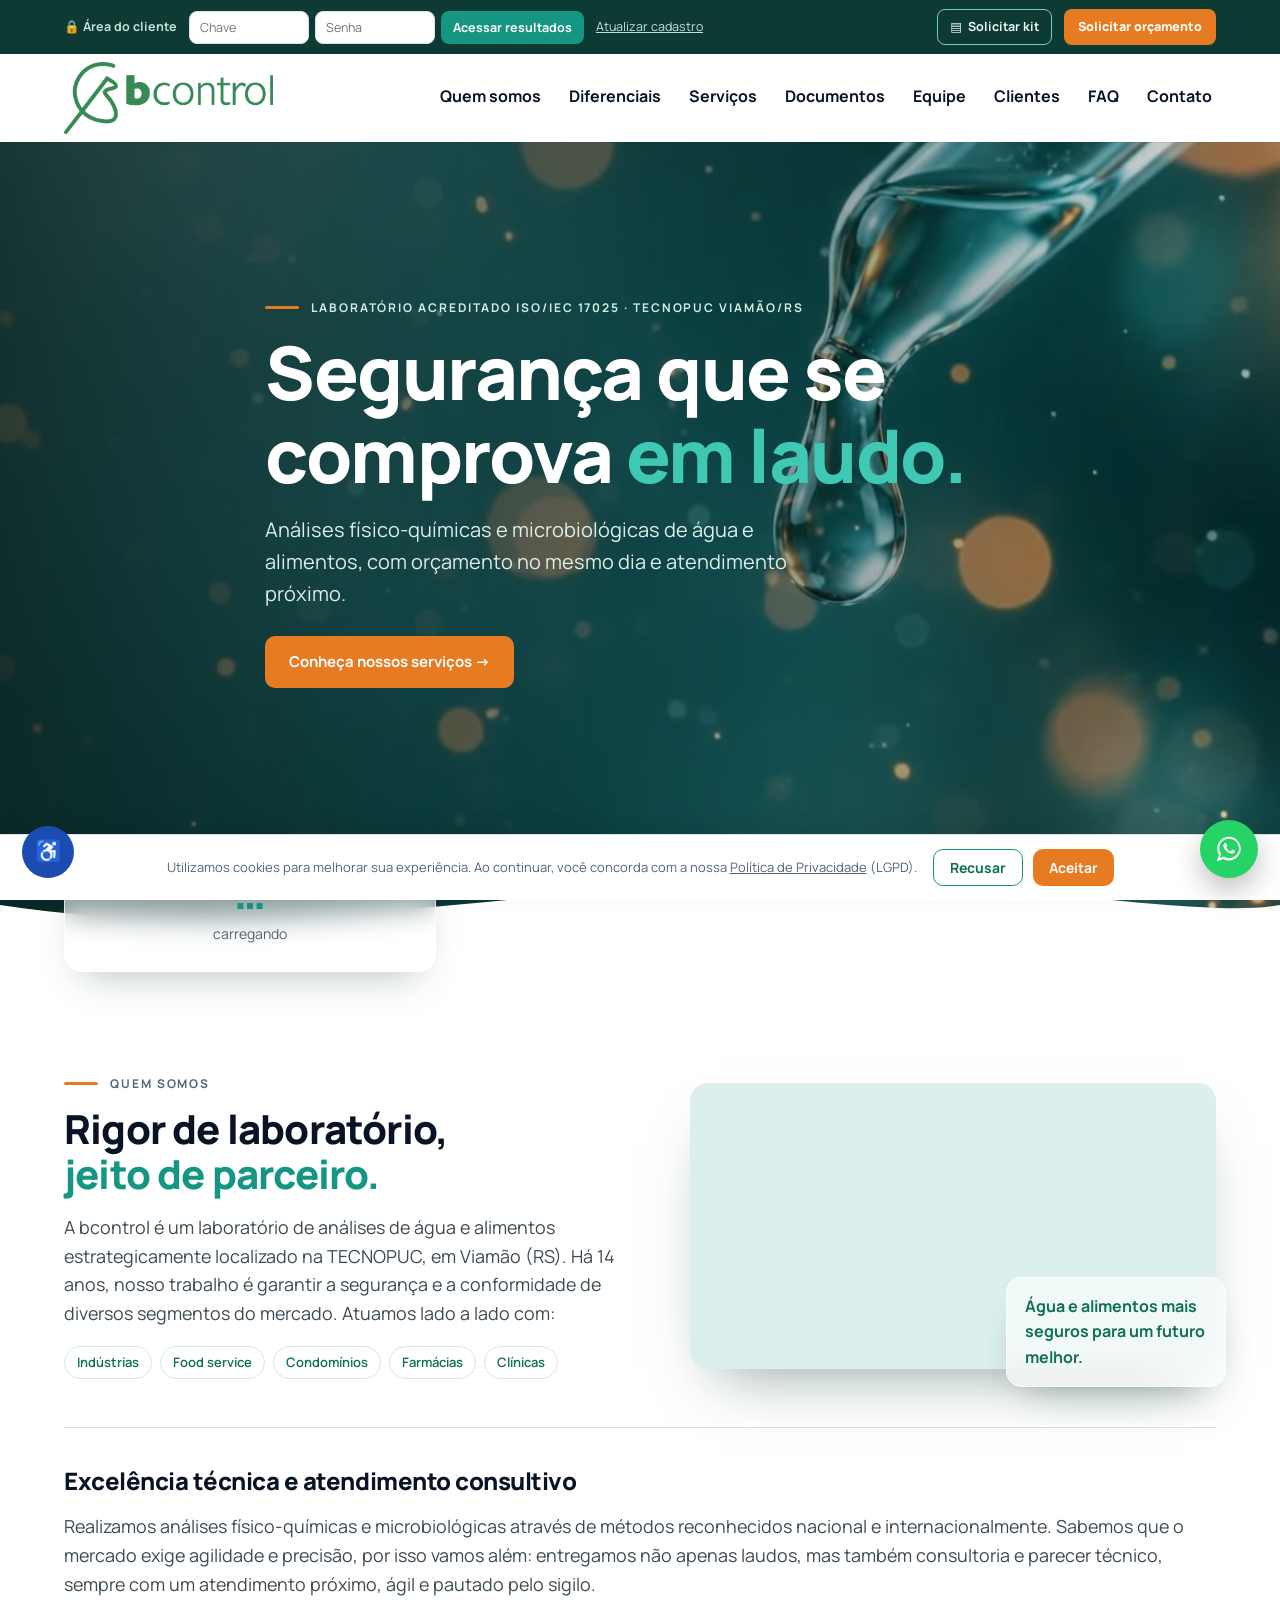
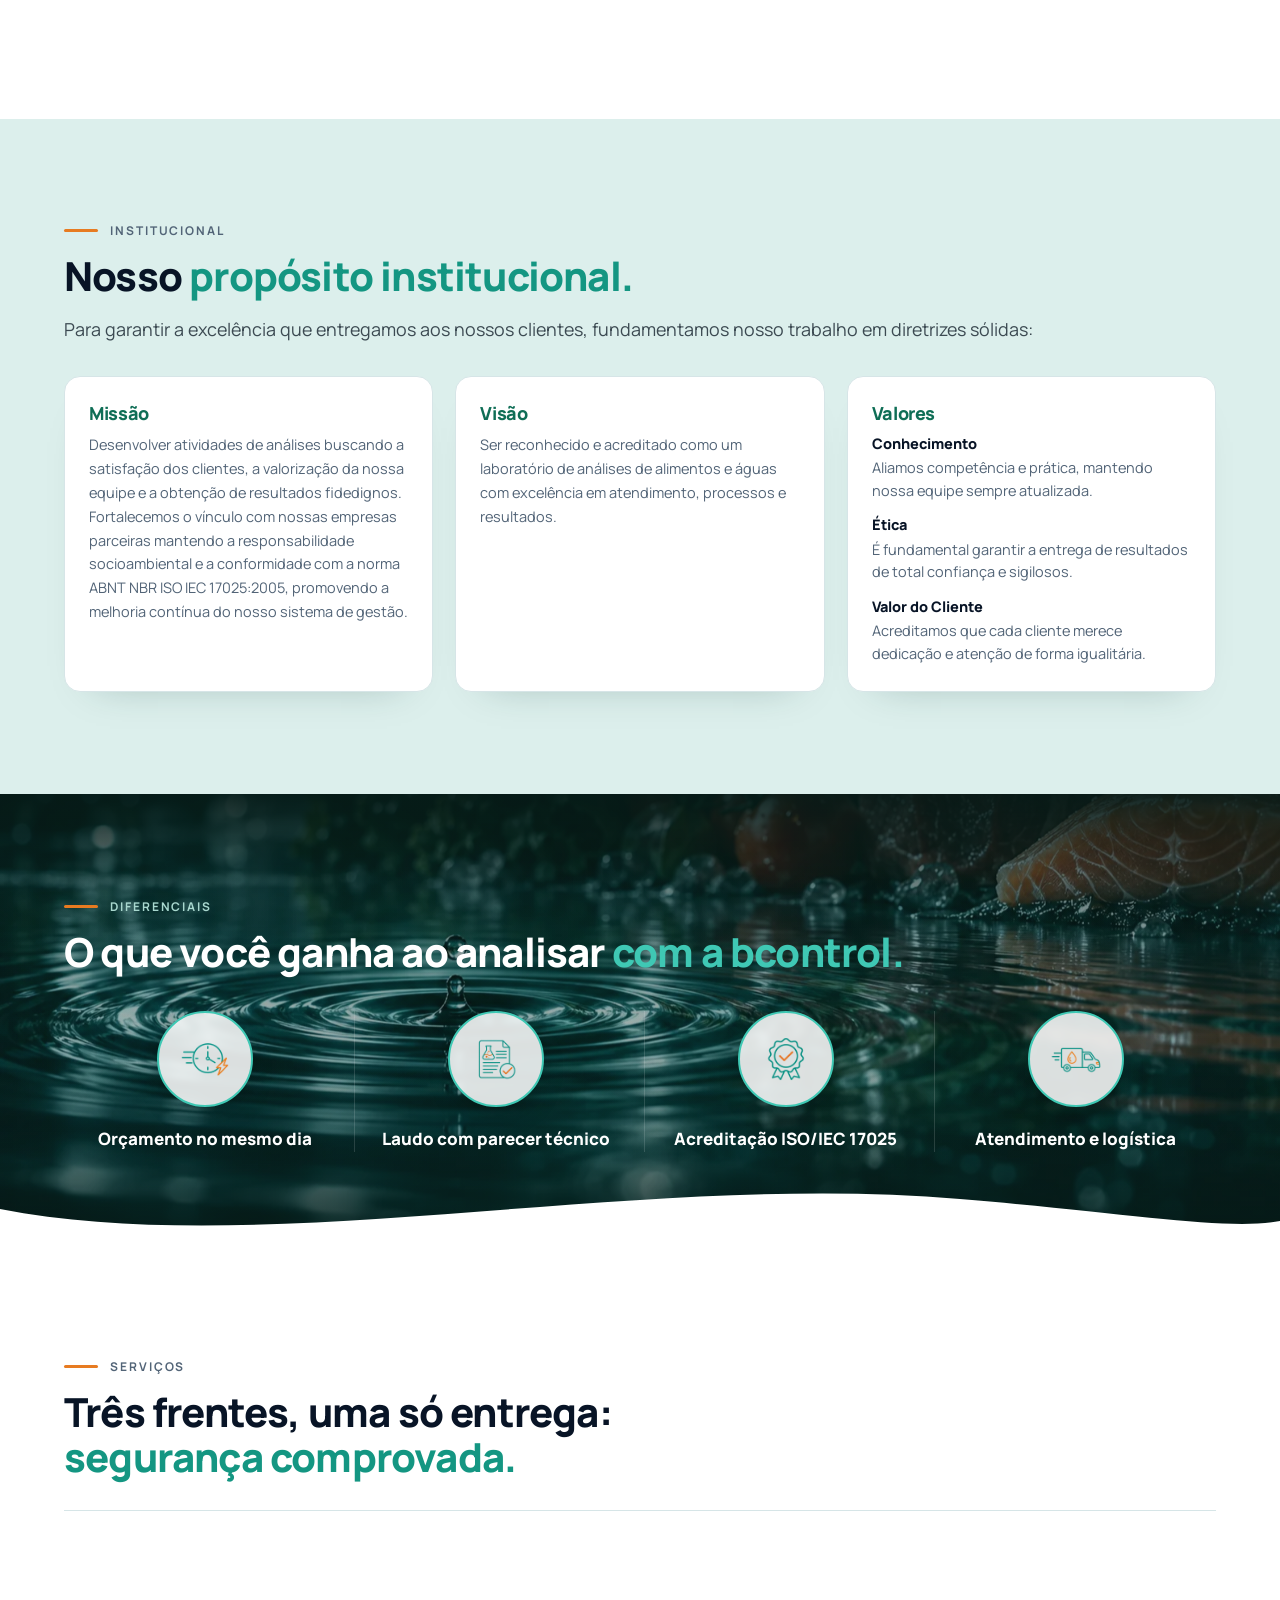
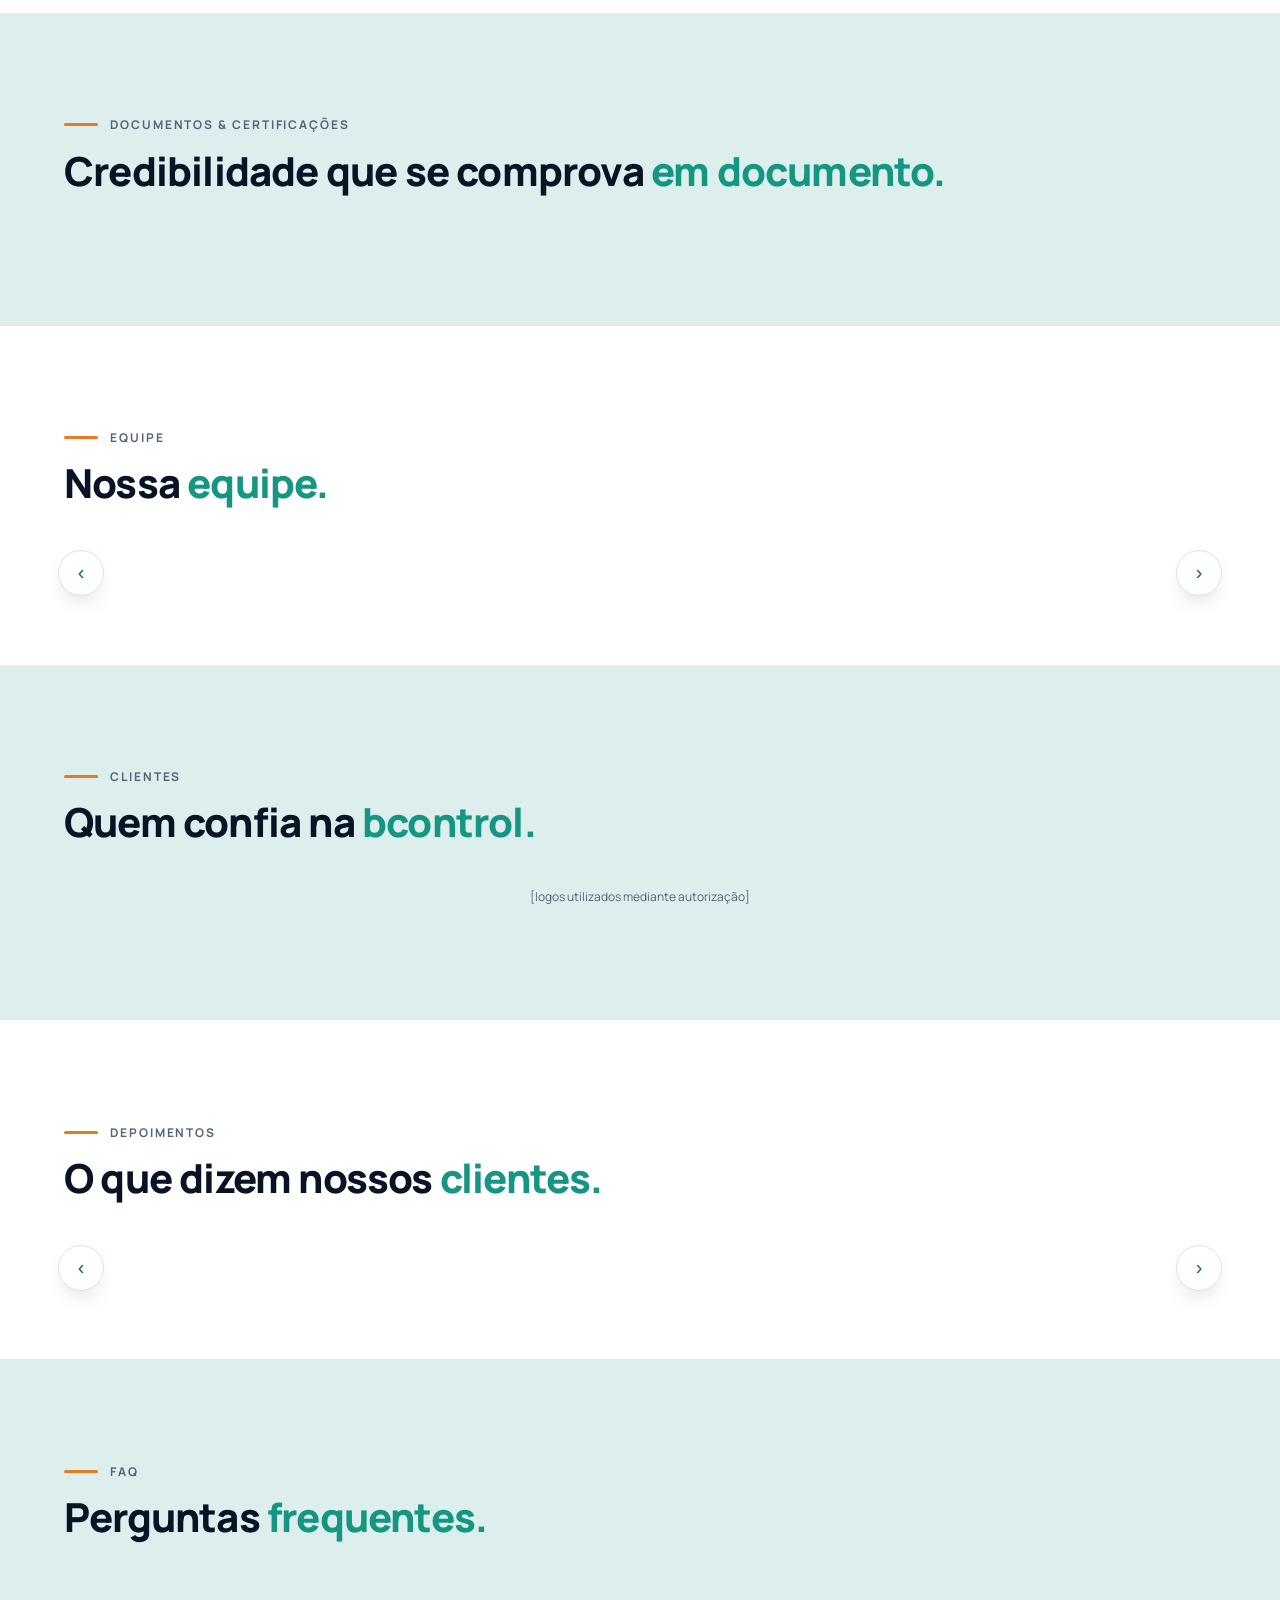
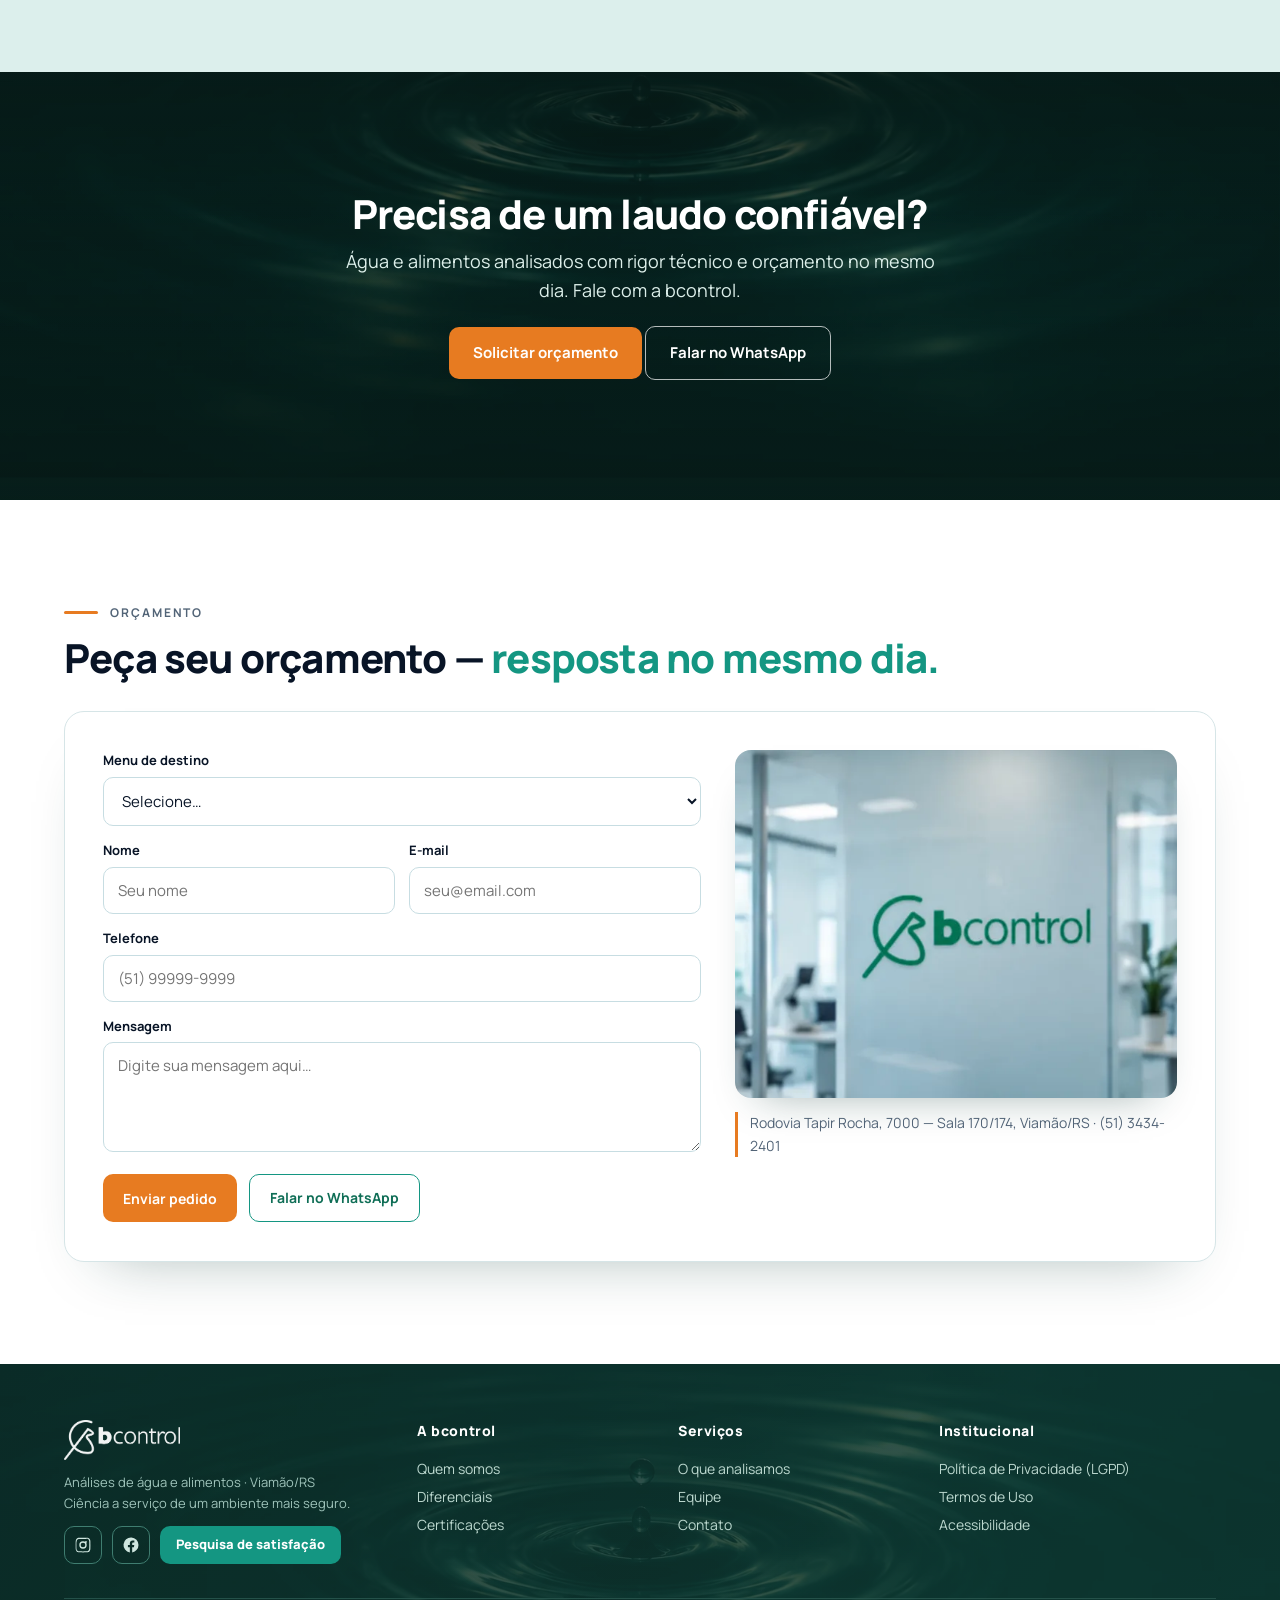
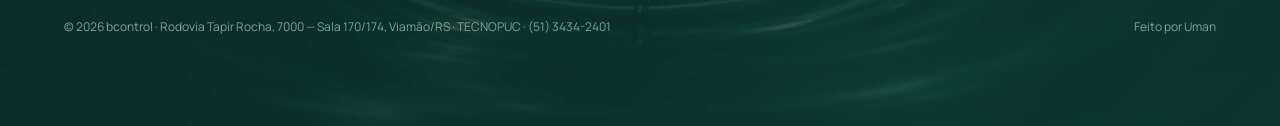
==== commit 7e1bde5e: "Corrige cache do navegador escondendo as últimas mudanças (CSS e imagem do hero) css/style.css conti" ====
--- a/index.html
+++ b/index.html
@@ -19,12 +19,12 @@
 <meta property="og:locale" content="pt_BR">
 <meta property="og:title" content="bcontrol — Laboratório de análises de água e alimentos">
 <meta property="og:description" content="Laboratório acreditado ISO/IEC 17025 em Viamão/RS. Orçamento no mesmo dia, laudo com parecer técnico.">
-<meta property="og:image" content="https://www.bcontrol.com.br/assets/hero_fundo.png">
+<meta property="og:image" content="https://www.bcontrol.com.br/assets/hero_fundo.png?v=2">
 <meta property="og:url" content="https://www.bcontrol.com.br/">
 <meta name="twitter:card" content="summary_large_image">
 <meta name="twitter:title" content="bcontrol — Laboratório de análises de água e alimentos">
 <meta name="twitter:description" content="Laboratório acreditado ISO/IEC 17025 em Viamão/RS. Orçamento no mesmo dia, laudo com parecer técnico.">
-<meta name="twitter:image" content="https://www.bcontrol.com.br/assets/hero_fundo.png">
+<meta name="twitter:image" content="https://www.bcontrol.com.br/assets/hero_fundo.png?v=2">
 
 <!-- Favicons -->
 <link rel="icon" href="assets/favicon/favicon.ico" sizes="any">
@@ -35,14 +35,14 @@
 <link rel="preconnect" href="https://fonts.googleapis.com">
 <link rel="preconnect" href="https://fonts.gstatic.com" crossorigin>
 <link href="https://fonts.googleapis.com/css2?family=Manrope:wght@400;500;600;700;800&display=swap" rel="stylesheet">
-<link rel="stylesheet" href="css/style.css?v=11">
+<link rel="stylesheet" href="css/style.css?v=12">
 
 <script type="application/ld+json">
 {
   "@context": "https://schema.org",
   "@type": "LocalBusiness",
   "name": "bcontrol",
-  "image": "https://www.bcontrol.com.br/assets/hero_fundo.png",
+  "image": "https://www.bcontrol.com.br/assets/hero_fundo.png?v=2",
   "description": "Laboratório de análises de água e alimentos acreditado ISO/IEC 17025.",
   "url": "https://www.bcontrol.com.br/",
   "telephone": "+55-51-3434-2401",
@@ -91,7 +91,7 @@
 
 <!-- HERO -->
 <section class="hero" id="hero">
-  <video id="heroVid" muted loop playsinline preload="metadata" poster="assets/hero_fundo.webp" aria-hidden="true">
+  <video id="heroVid" muted loop playsinline preload="metadata" poster="assets/hero_fundo.webp?v=2" aria-hidden="true">
     <source src="assets/hero.webm" type="video/webm">
     <source src="assets/hero.mp4" type="video/mp4">
   </video>
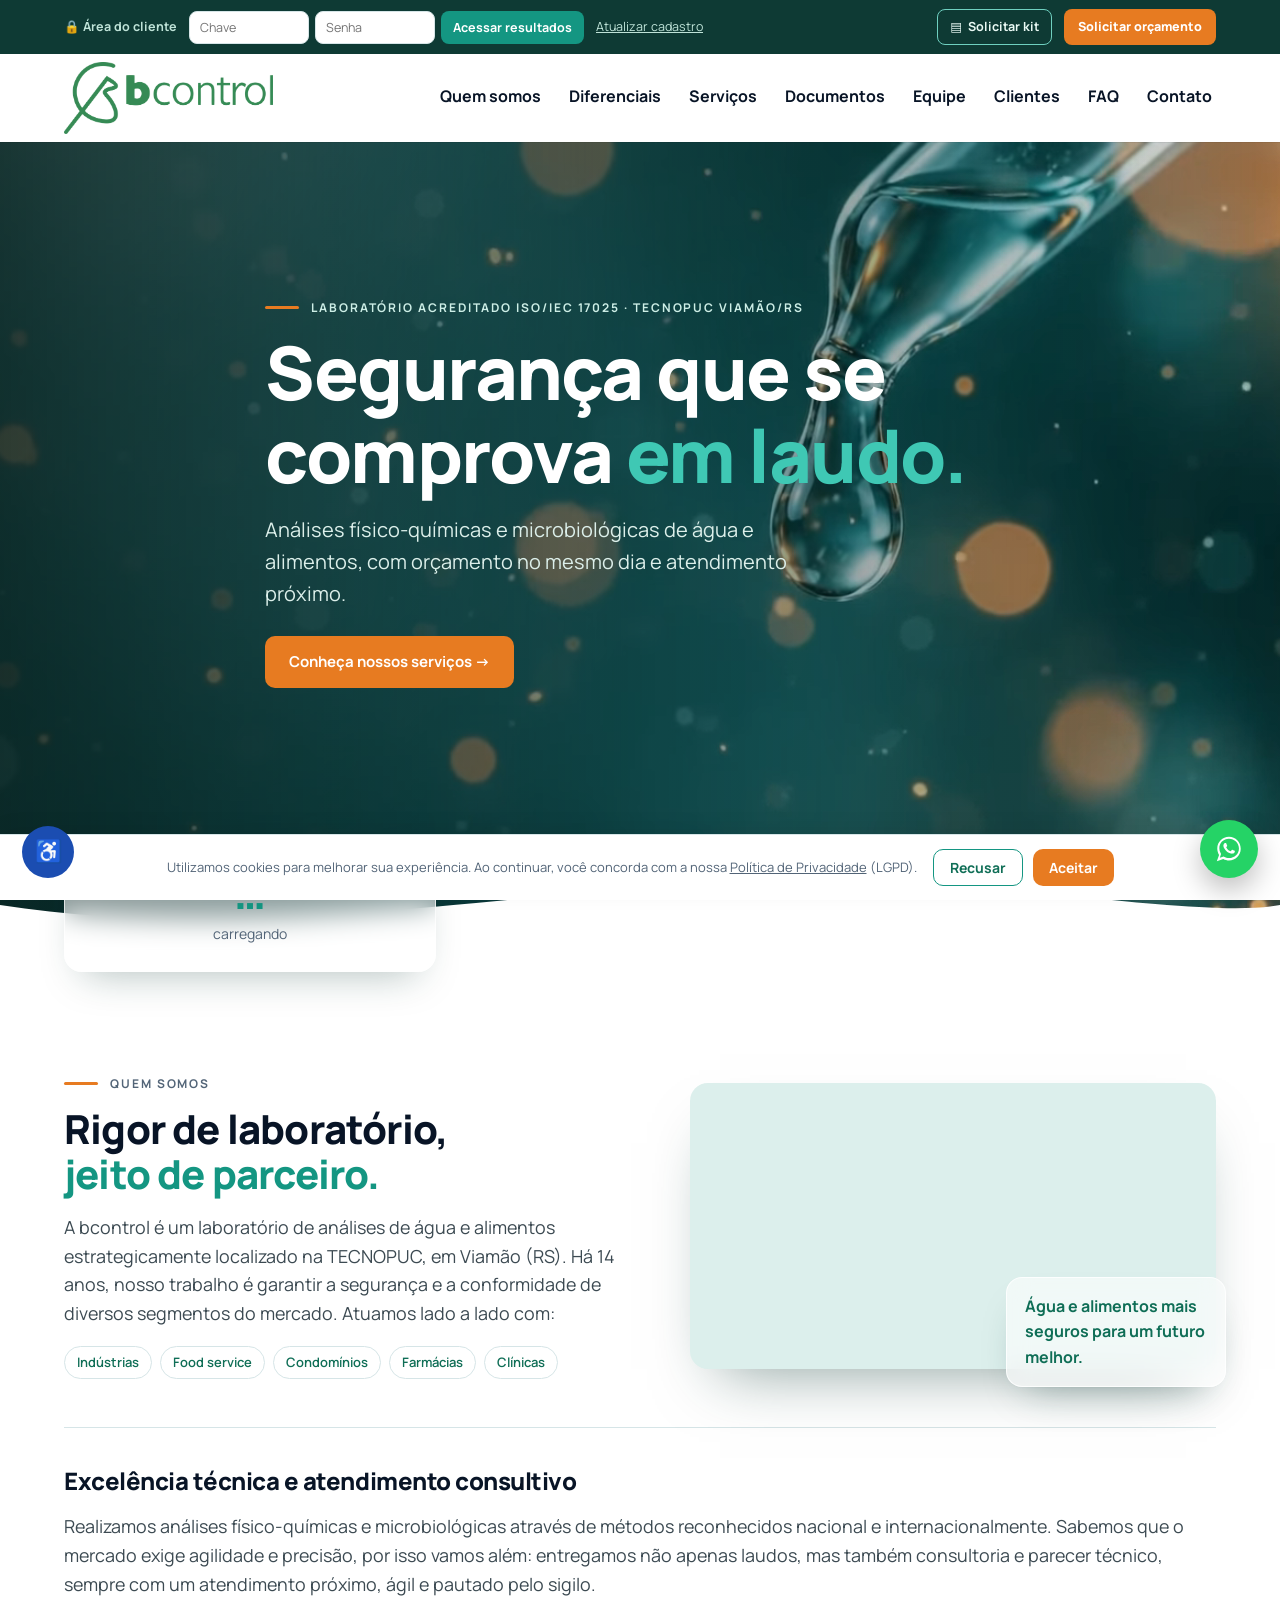
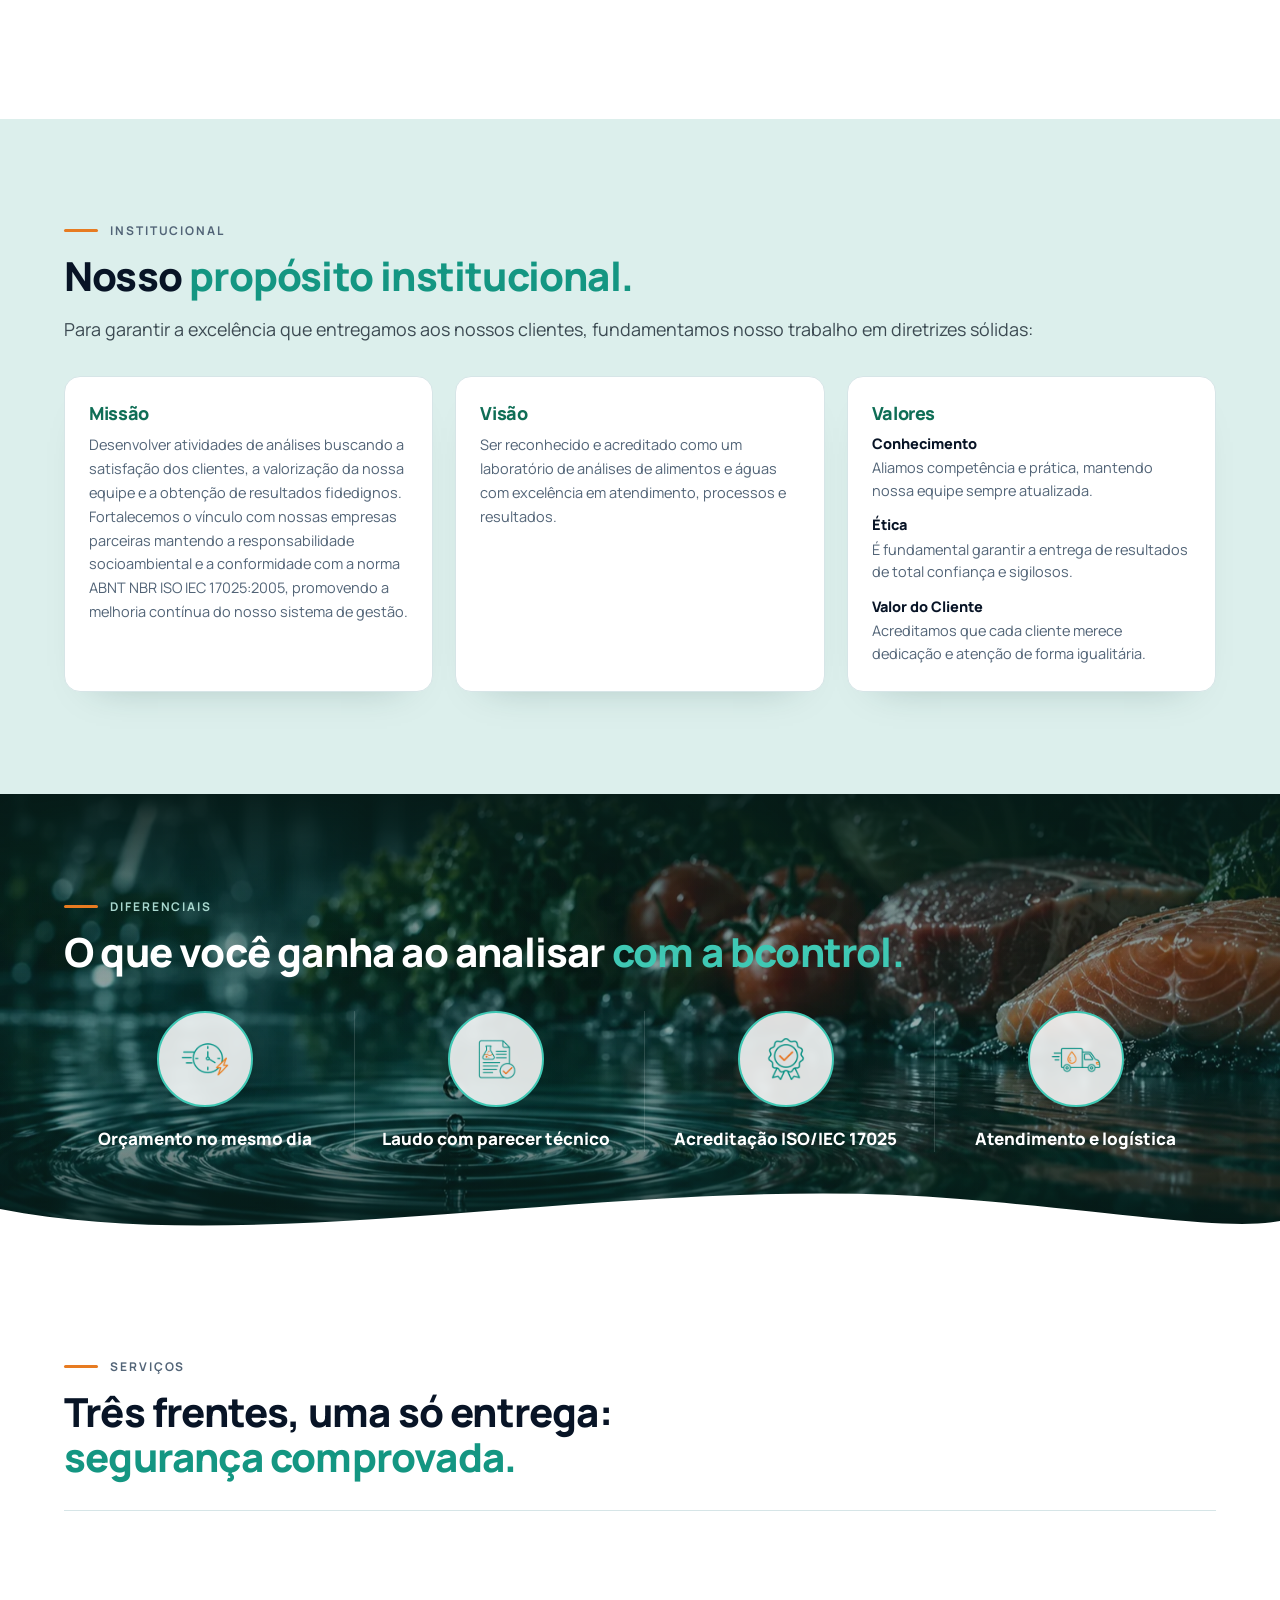
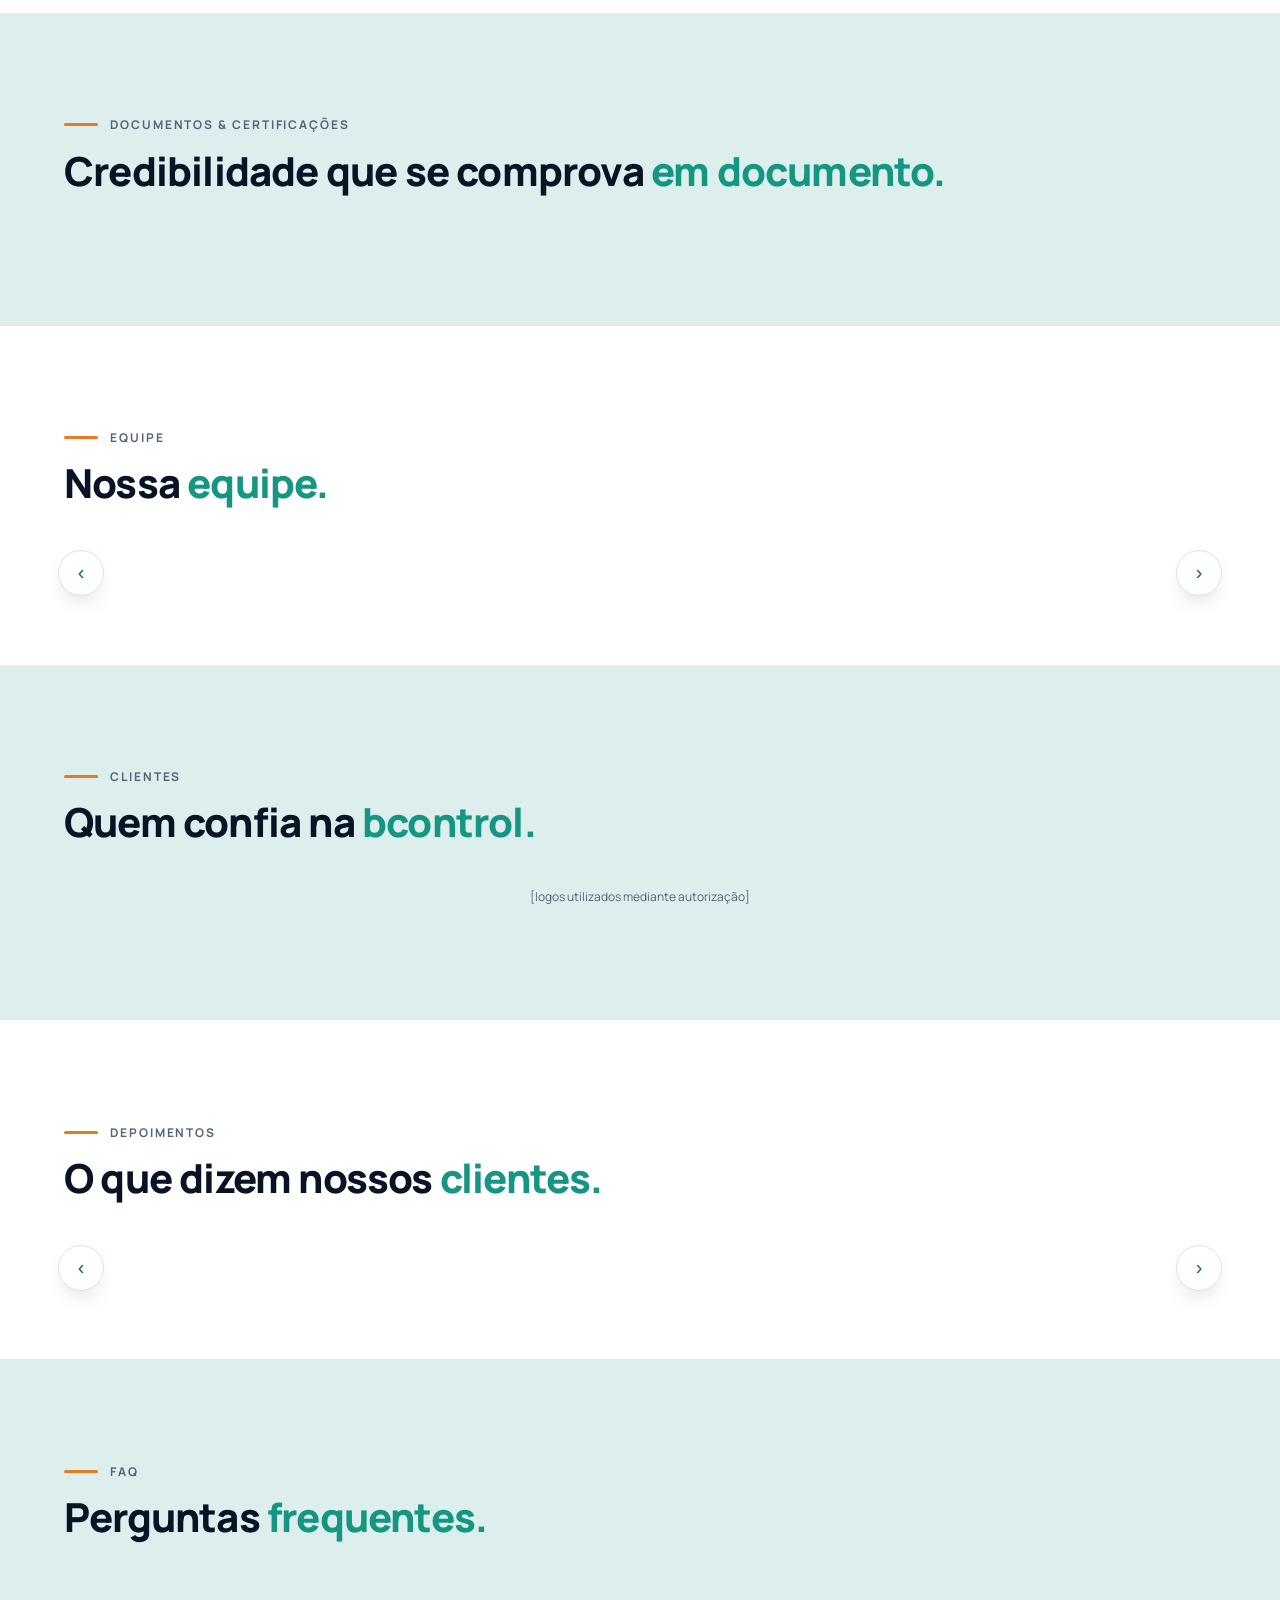
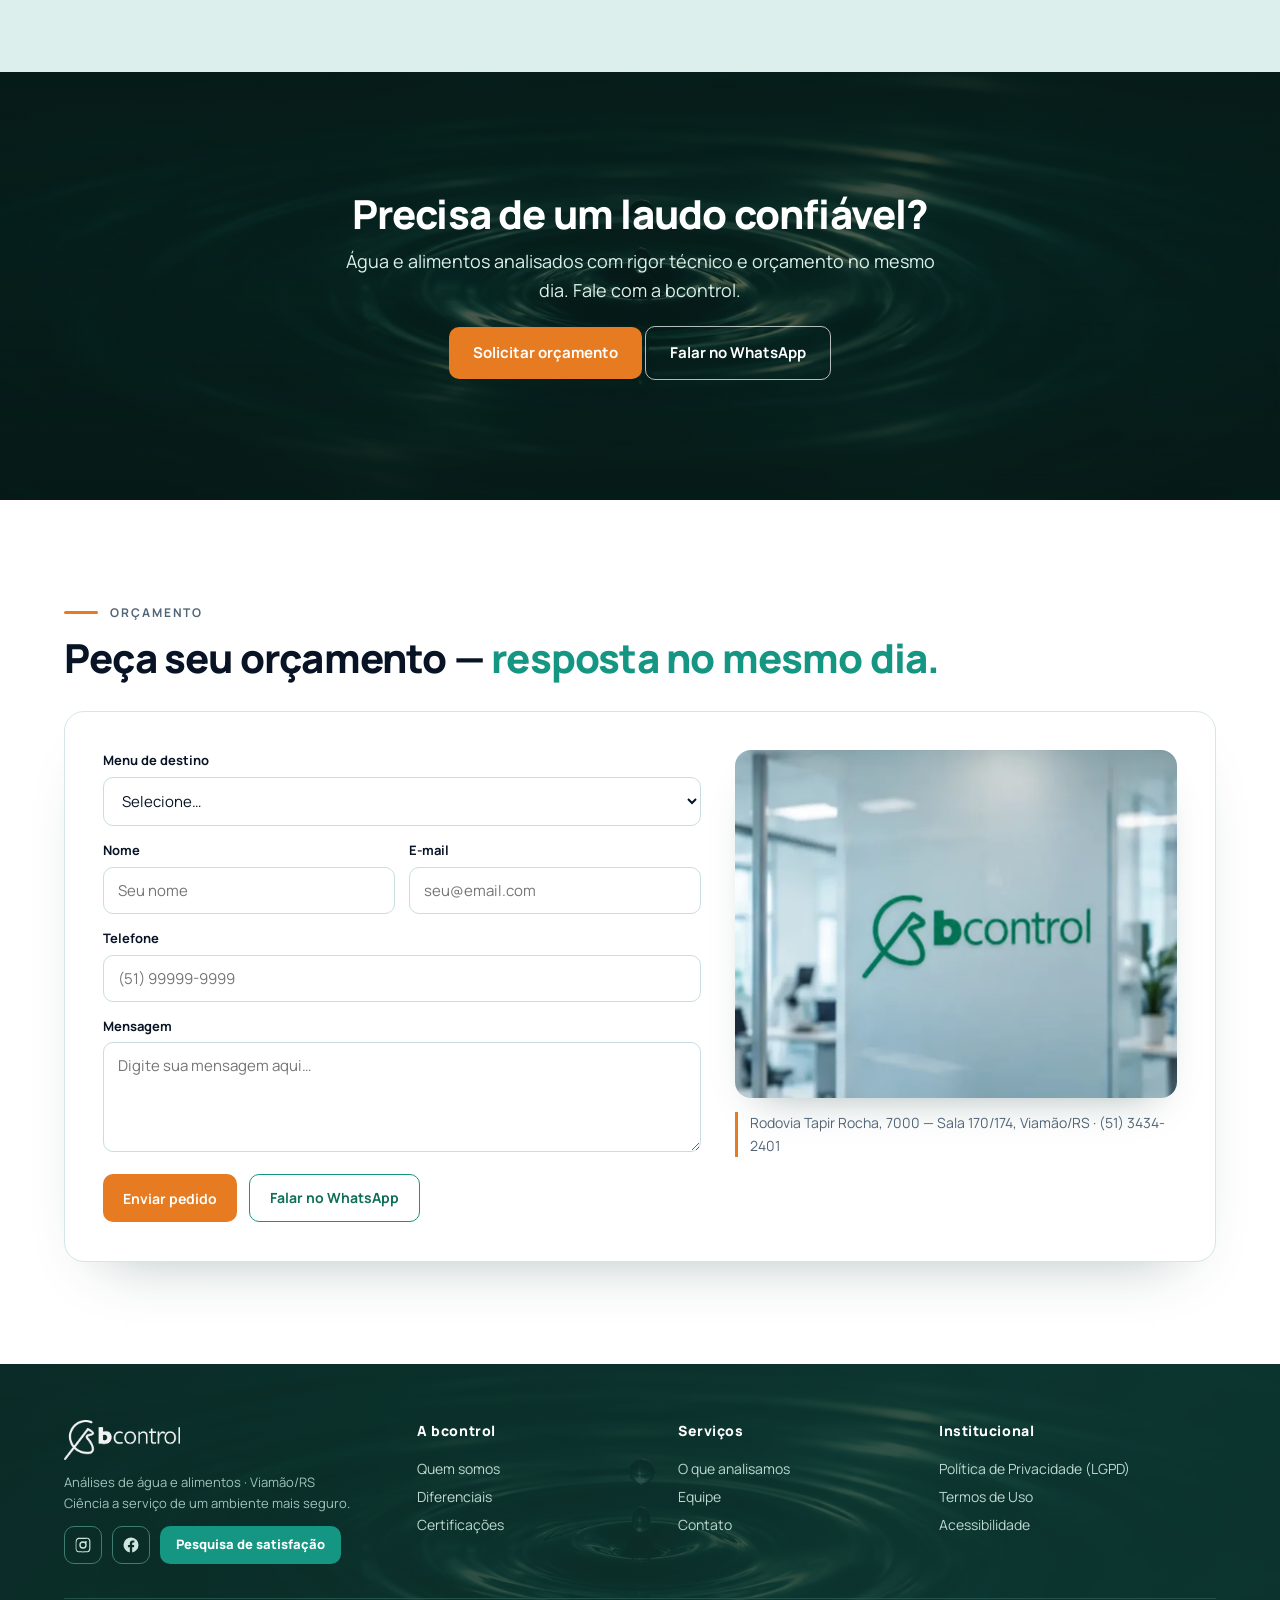
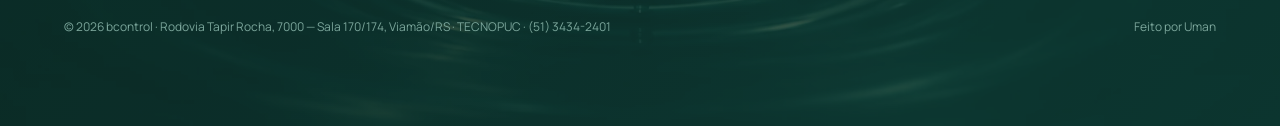
==== commit 2c676242: "Bump cache-busting do main.js (v12 -> v13) após habilitar vídeo no mobile Lição da Rodada 22: toda m" ====
--- a/index.html
+++ b/index.html
@@ -320,6 +320,6 @@
   <button class="lightbox-nav next" id="lightboxNext" aria-label="Próximo item">›</button>
 </div>
 
-<script src="js/main.js?v=12"></script>
+<script src="js/main.js?v=13"></script>
 </body>
 </html>
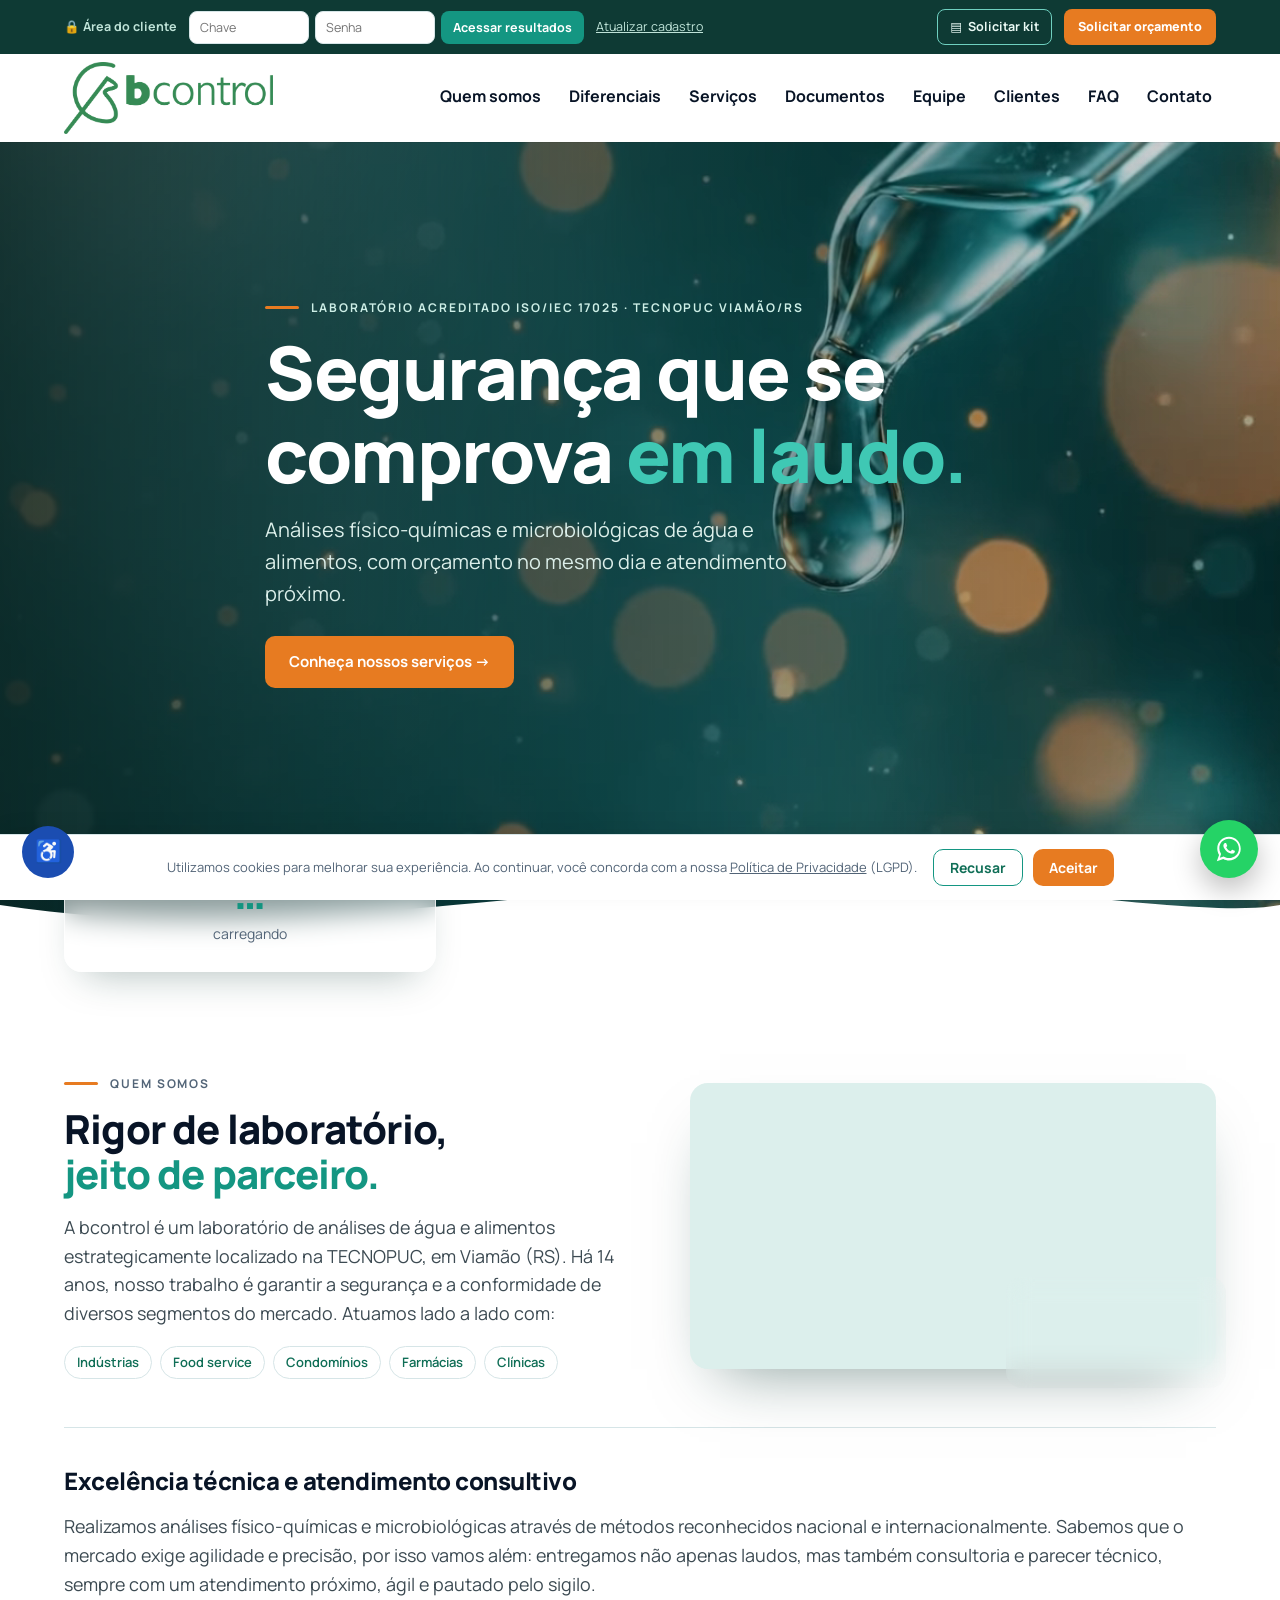
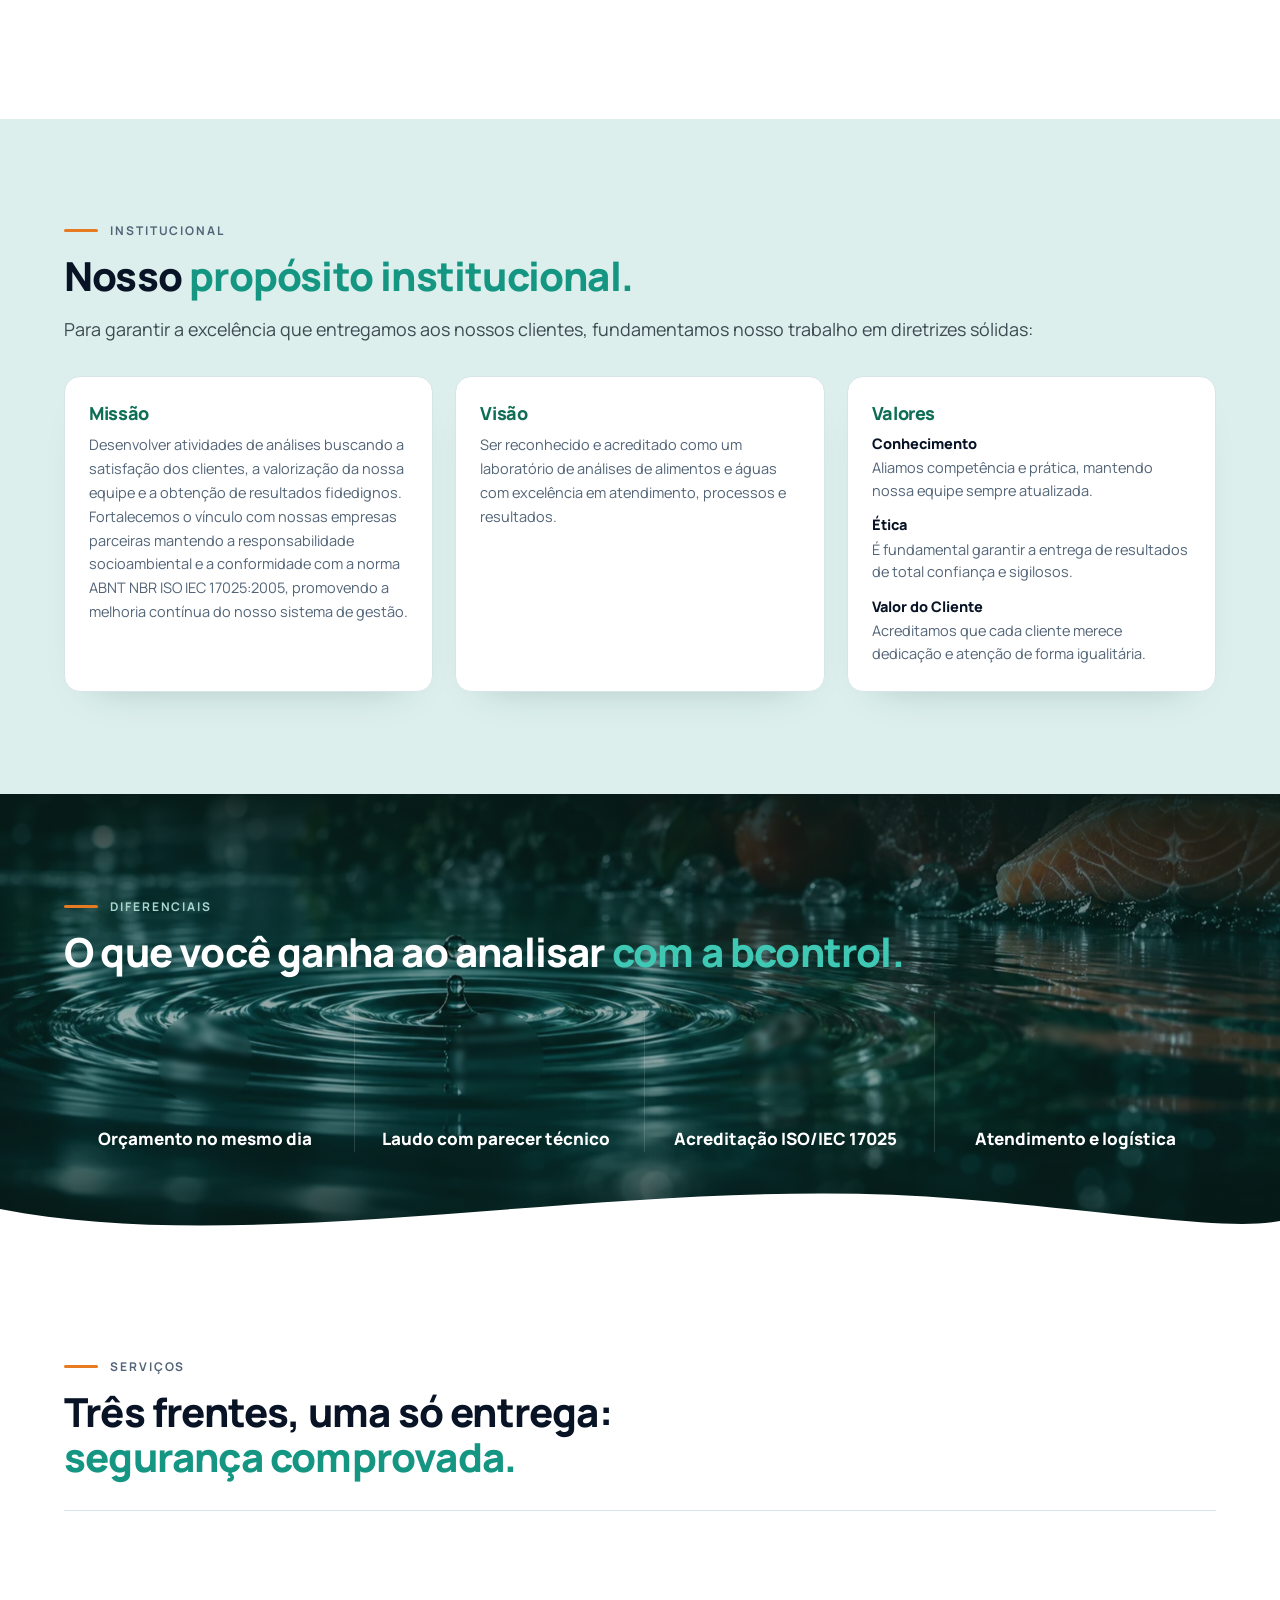
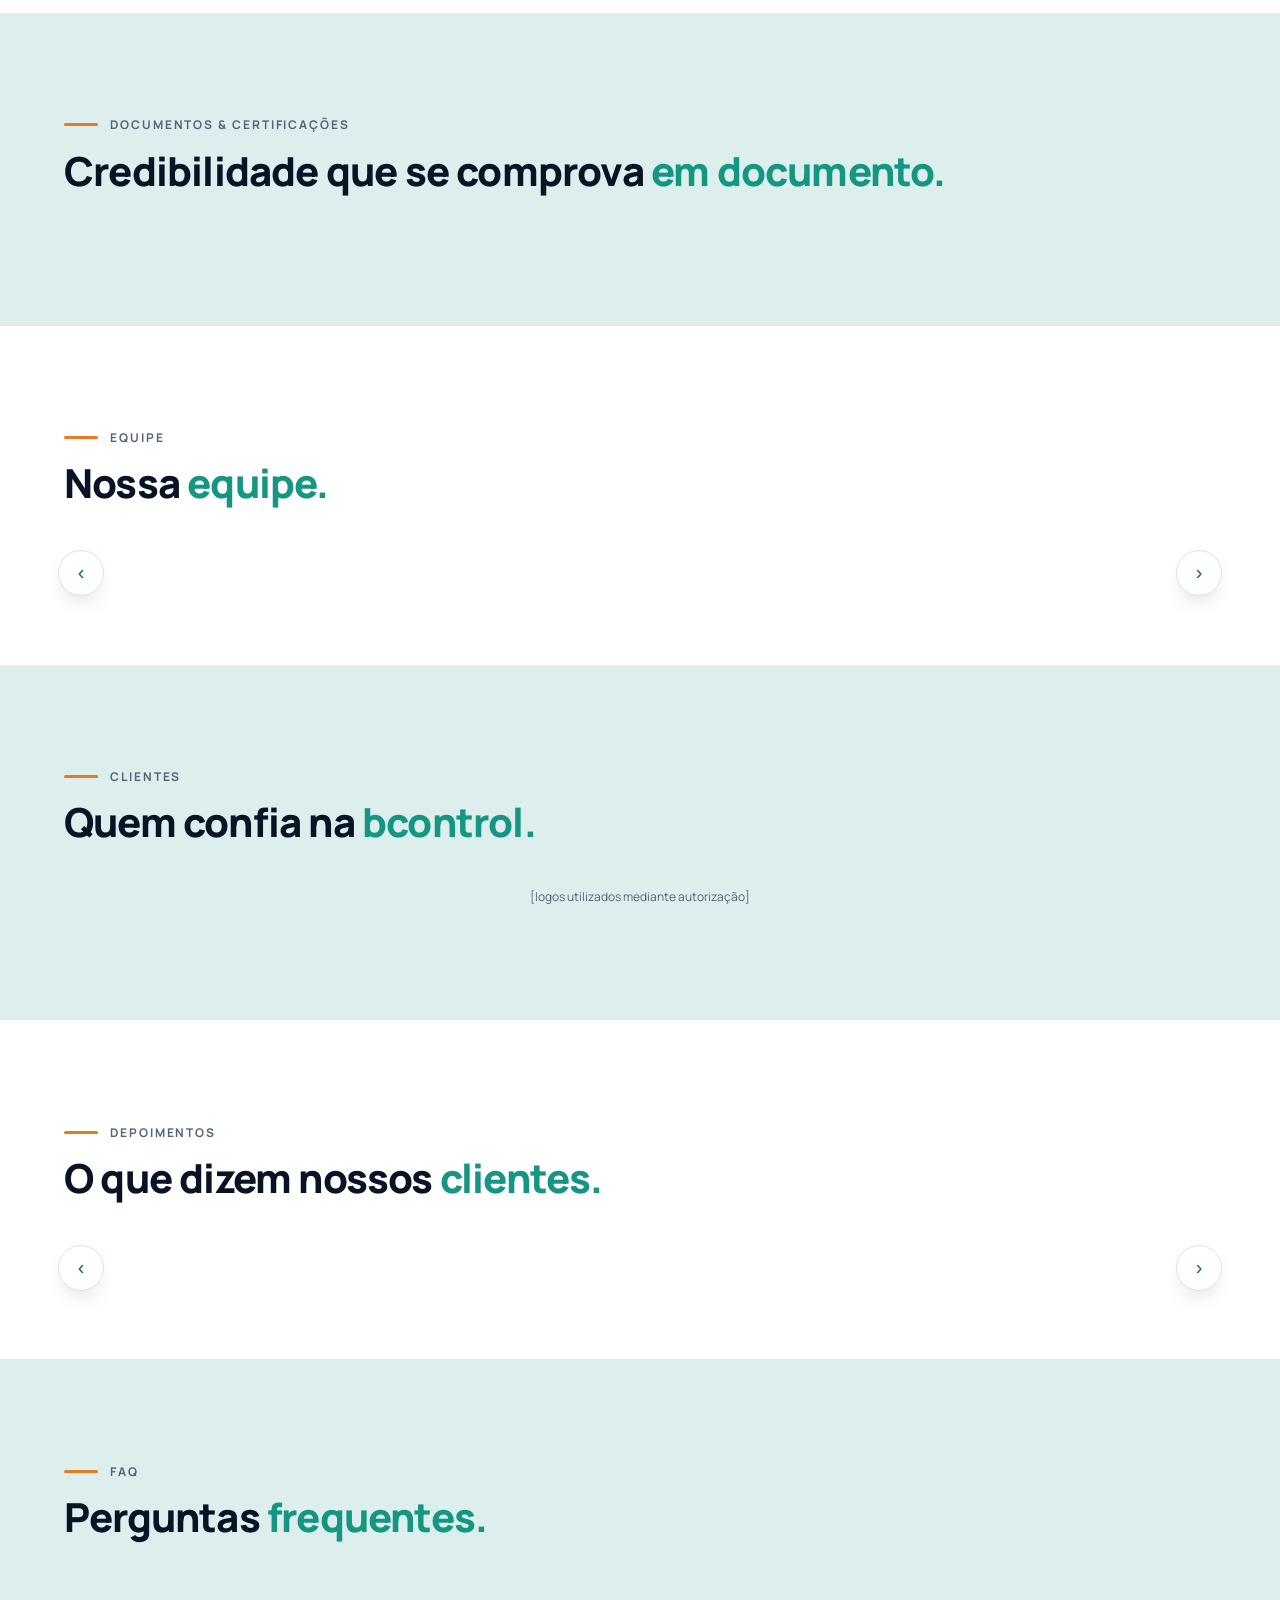
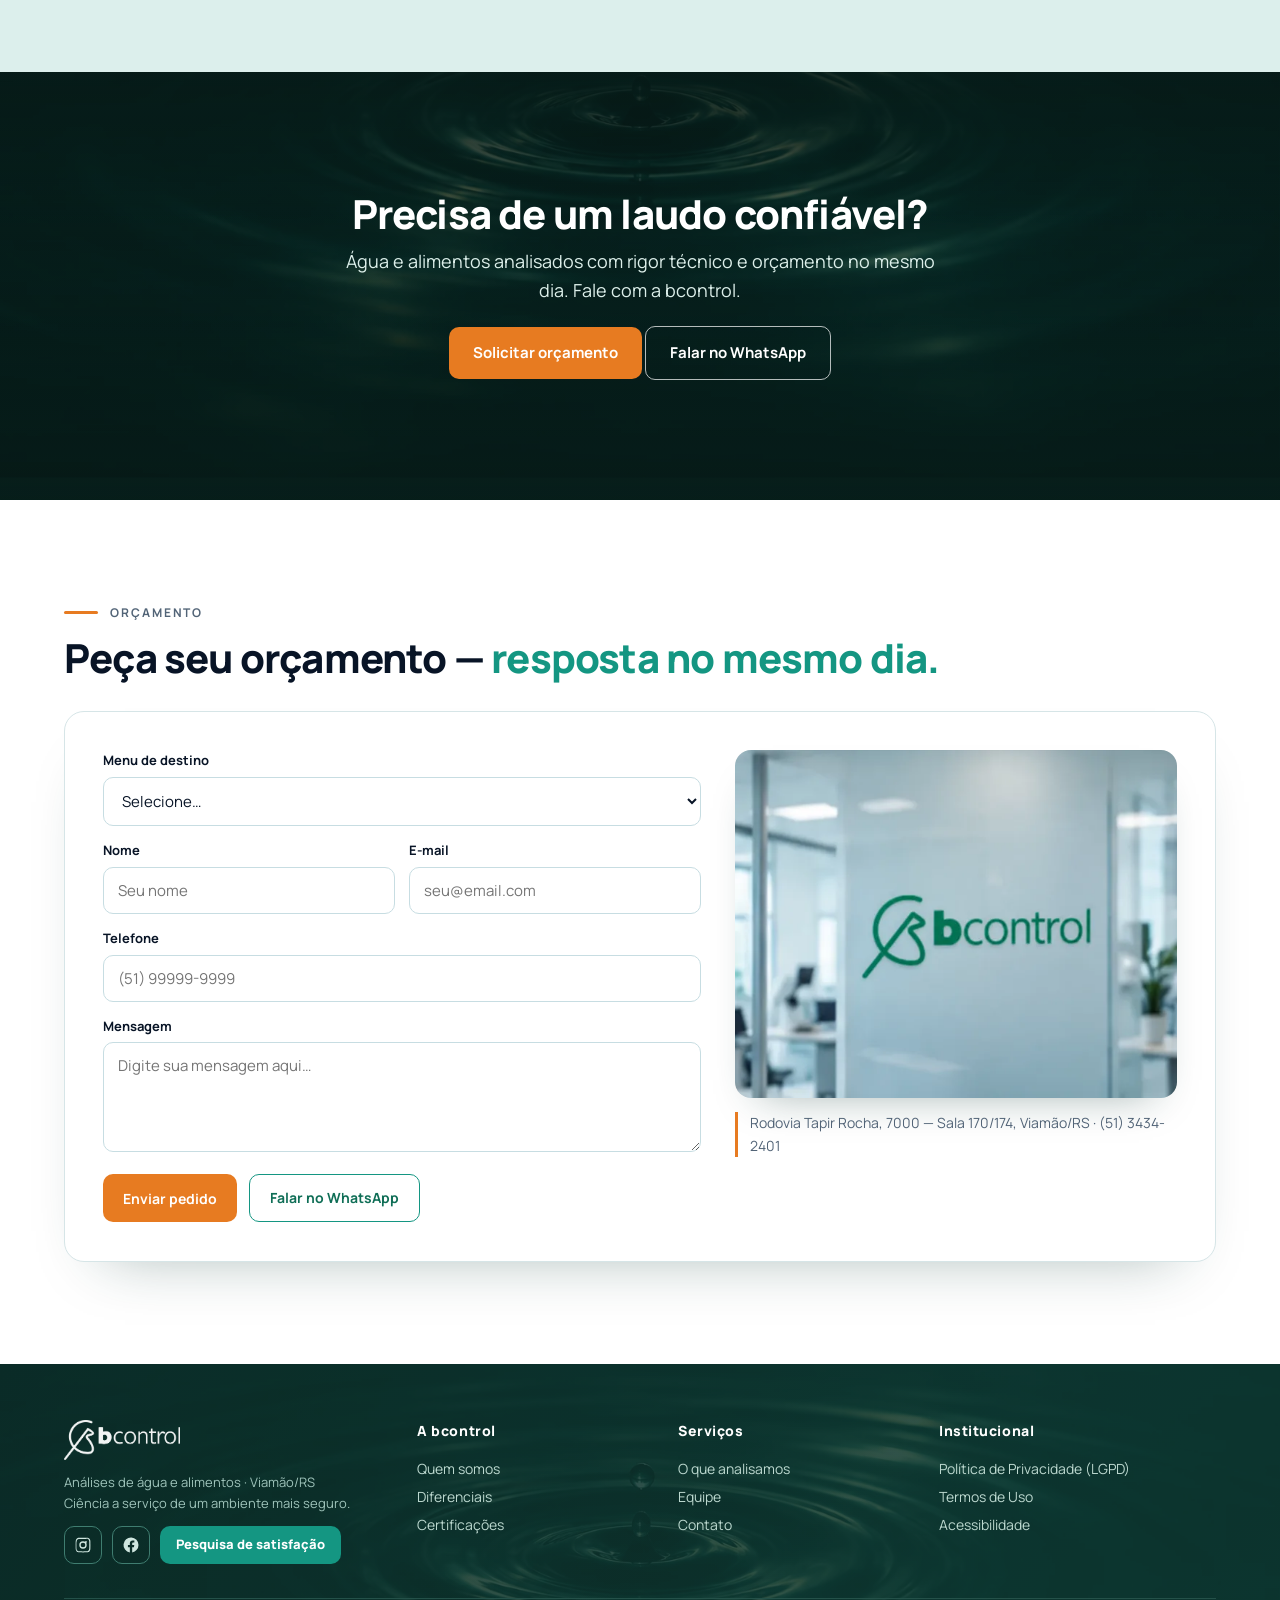
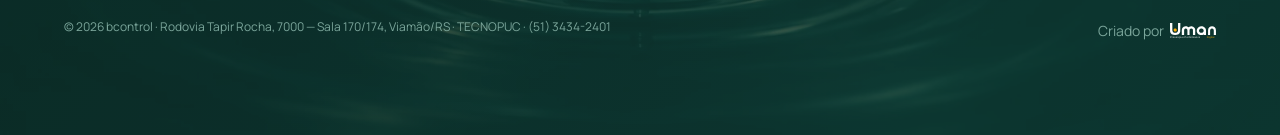
==== commit 67b632d4: "Troca texto "Feito por Uman" por logo clicável no rodapé Logo fornecido pelo cliente (assets/uman-lo" ====
--- a/index.html
+++ b/index.html
@@ -35,7 +35,7 @@
 <link rel="preconnect" href="https://fonts.googleapis.com">
 <link rel="preconnect" href="https://fonts.gstatic.com" crossorigin>
 <link href="https://fonts.googleapis.com/css2?family=Manrope:wght@400;500;600;700;800&display=swap" rel="stylesheet">
-<link rel="stylesheet" href="css/style.css?v=12">
+<link rel="stylesheet" href="css/style.css?v=13">
 
 <script type="application/ld+json">
 {
@@ -291,7 +291,7 @@
       <div><h4>Serviços</h4><a href="#serv">O que analisamos</a><a href="#equipe">Equipe</a><a href="#contato">Contato</a></div>
       <div><h4>Institucional</h4><a href="privacidade.html">Política de Privacidade (LGPD)</a><a href="termos.html">Termos de Uso</a><a href="privacidade.html#acessibilidade">Acessibilidade</a></div>
     </div>
-    <div class="copy"><span>© 2026 bcontrol · <span data-address>Rodovia Tapir Rocha, 7000 — Sala 170/174, Viamão/RS · TECNOPUC</span> · <span data-phone-display>(51) 3434-2401</span></span><span>Feito por Uman</span></div>
+    <div class="copy"><span>© 2026 bcontrol · <span data-address>Rodovia Tapir Rocha, 7000 — Sala 170/174, Viamão/RS · TECNOPUC</span> · <span data-phone-display>(51) 3434-2401</span></span><a class="uman-credit" href="https://www.umandigital.com.br" target="_blank" rel="noopener">Criado por <img src="assets/uman-logo.svg?v=1" alt="Uman Digital" width="46" height="16"></a></div>
   </div>
 </footer>
 
--- a/css/style.css
+++ b/css/style.css
@@ -298,6 +298,9 @@
 .satisfacao-cta{display:inline-flex;align-items:center;height:38px;padding:0 16px;border-radius:10px;background:var(--teal);color:#fff;font-size:13px;font-weight:800;white-space:nowrap;width:auto}
 .satisfacao-cta:hover{background:var(--teal-d)}
 .copy{border-top:1px solid #245149;margin-top:34px;padding-top:18px;font-size:12px;color:#7ba69b;display:flex;justify-content:space-between;flex-wrap:wrap;gap:10px}
+.uman-credit{display:inline-flex;align-items:center;gap:6px;color:#7ba69b;text-decoration:none}
+.uman-credit:hover{color:#a8d2c8}
+.uman-credit img{height:16px;width:auto;display:block}
 
 /* floats */
 .fab{position:fixed;right:22px;bottom:22px;z-index:80;background:#25D366;color:#fff;border-radius:50%;width:58px;height:58px;display:grid;place-items:center;box-shadow:0 12px 28px rgba(0,0,0,.25);cursor:pointer}
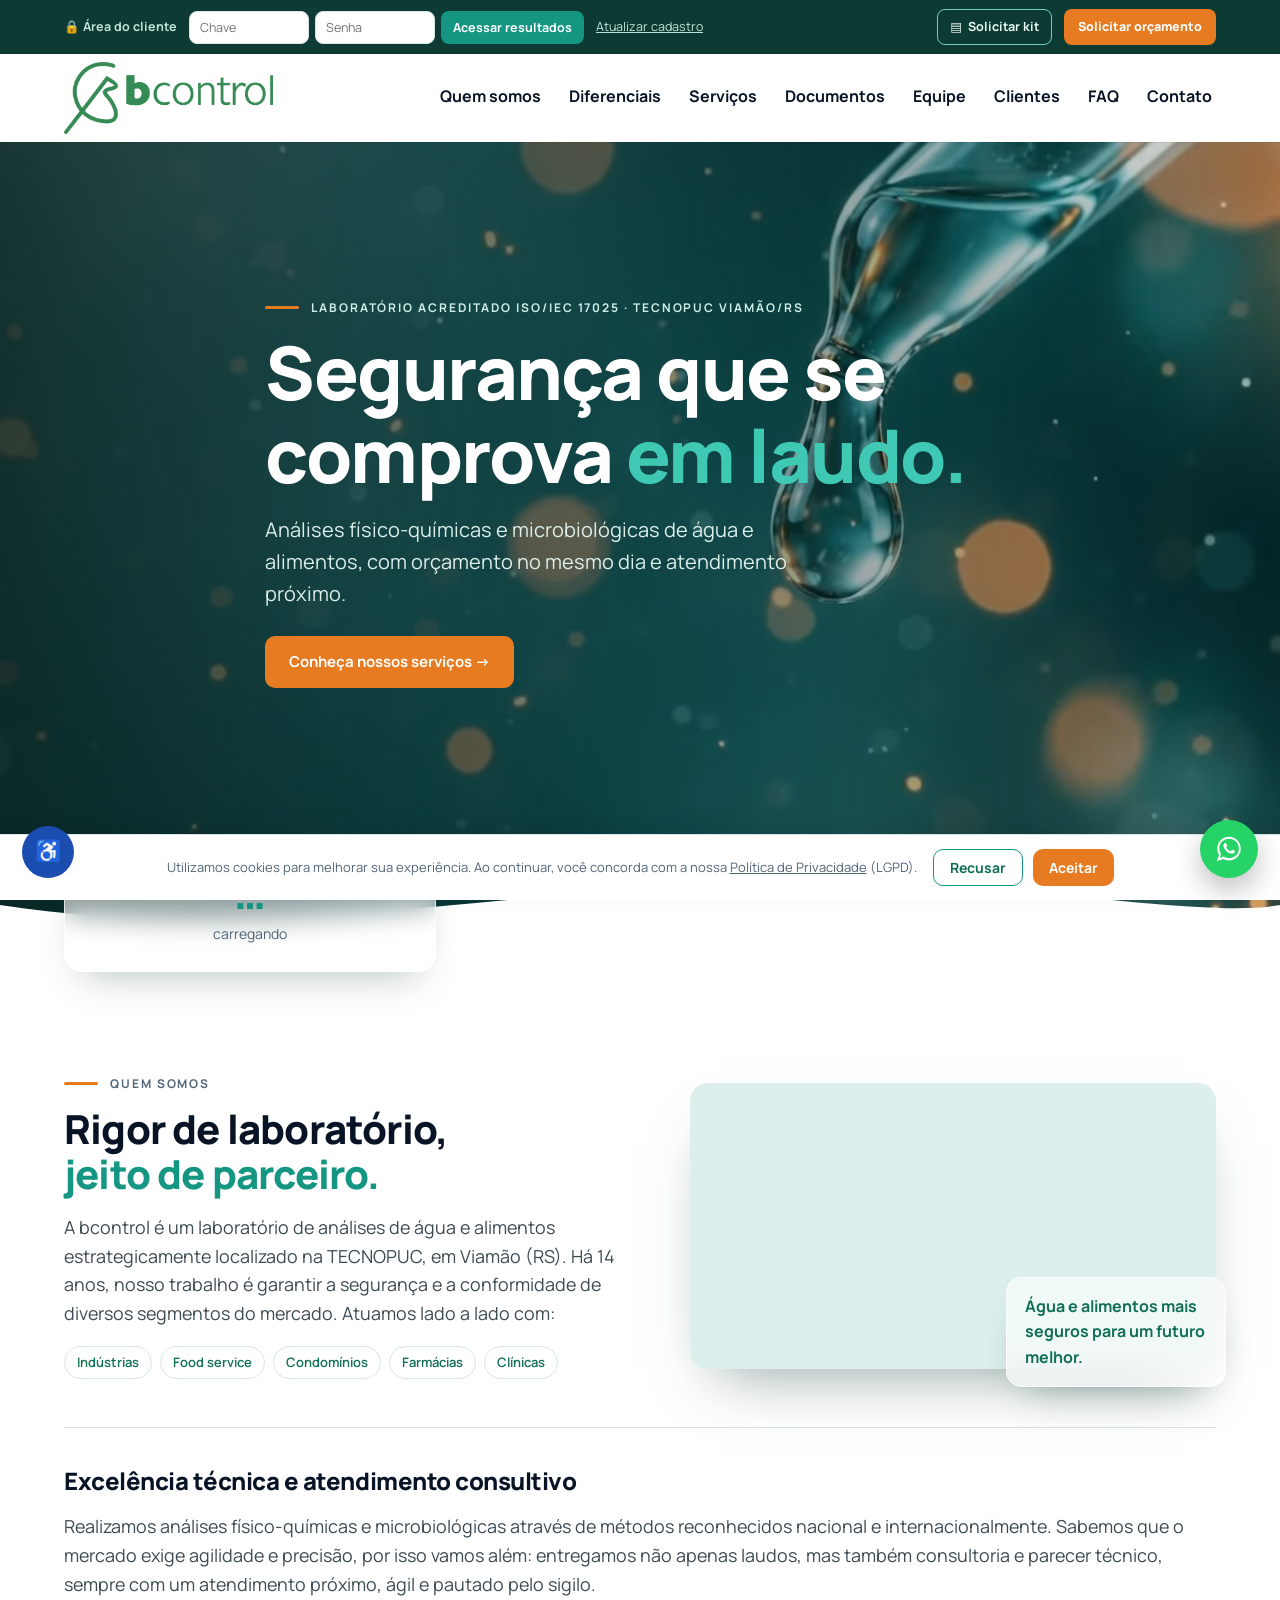
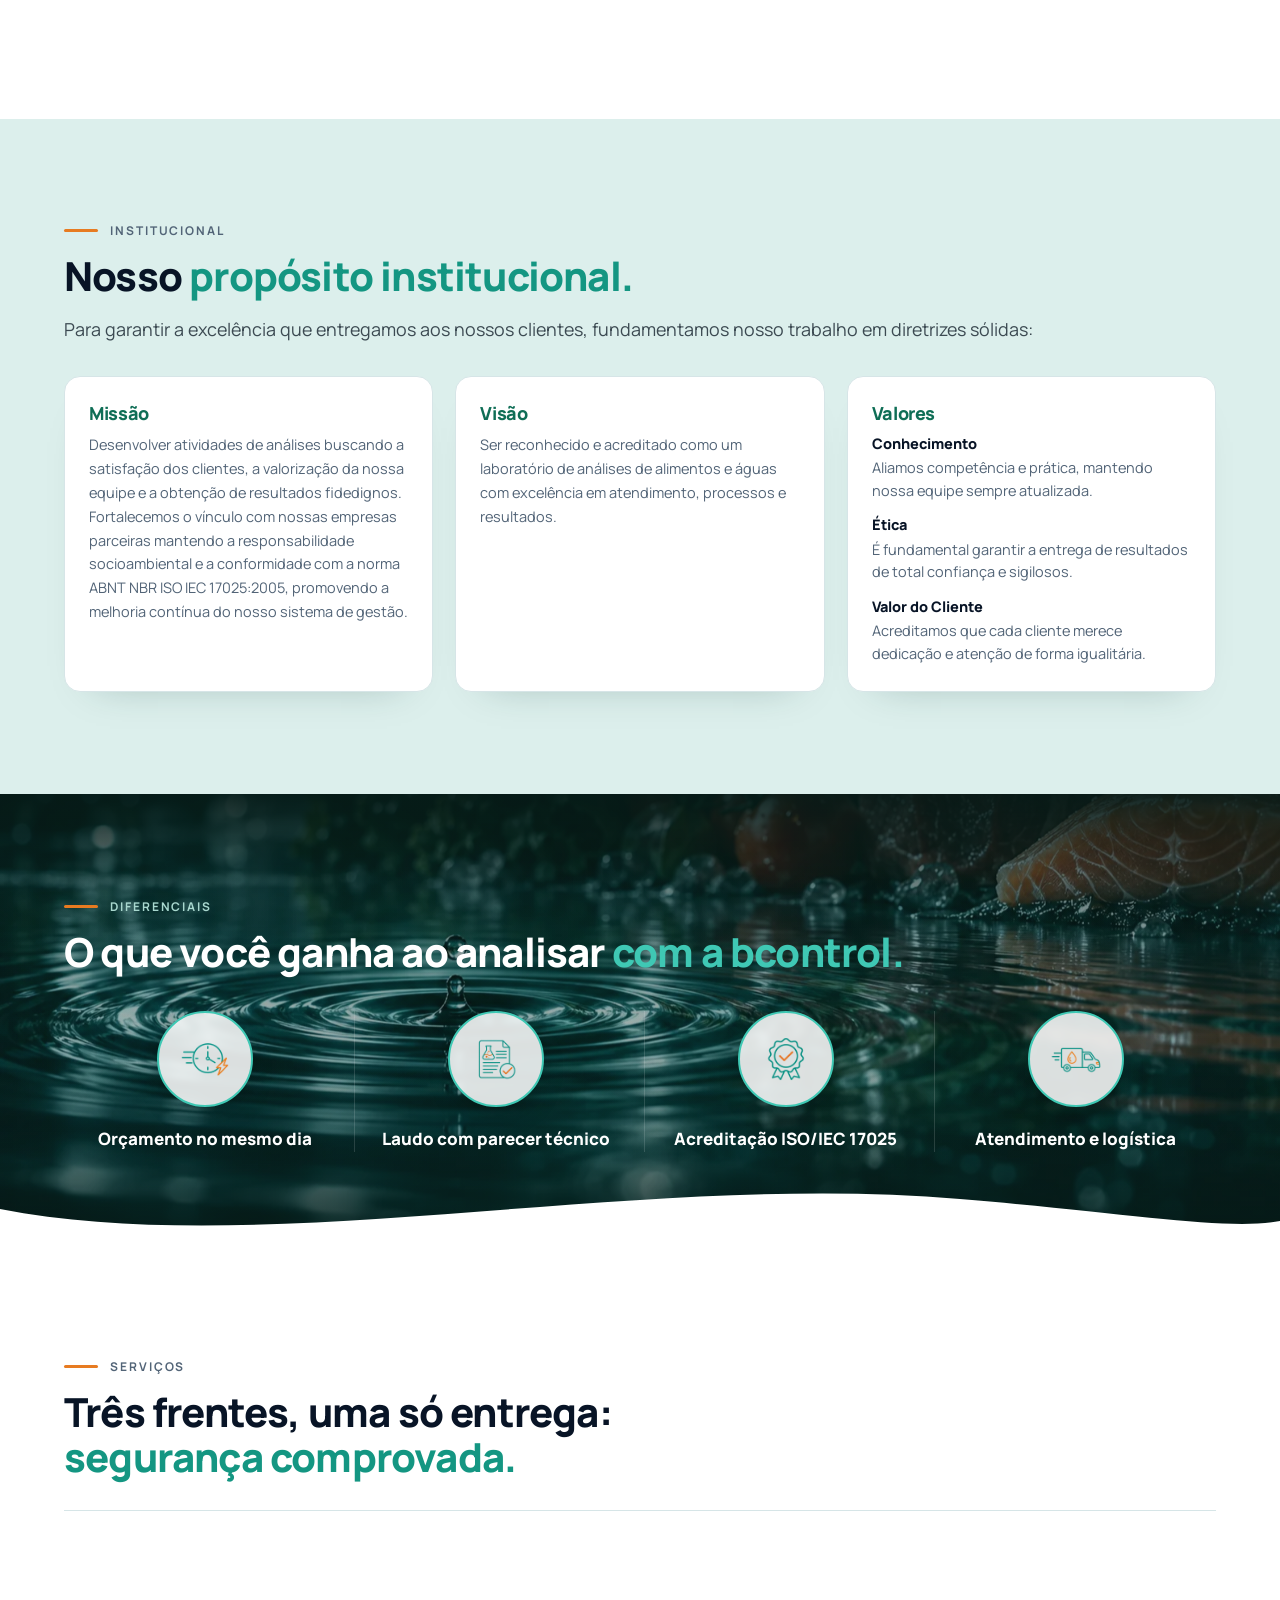
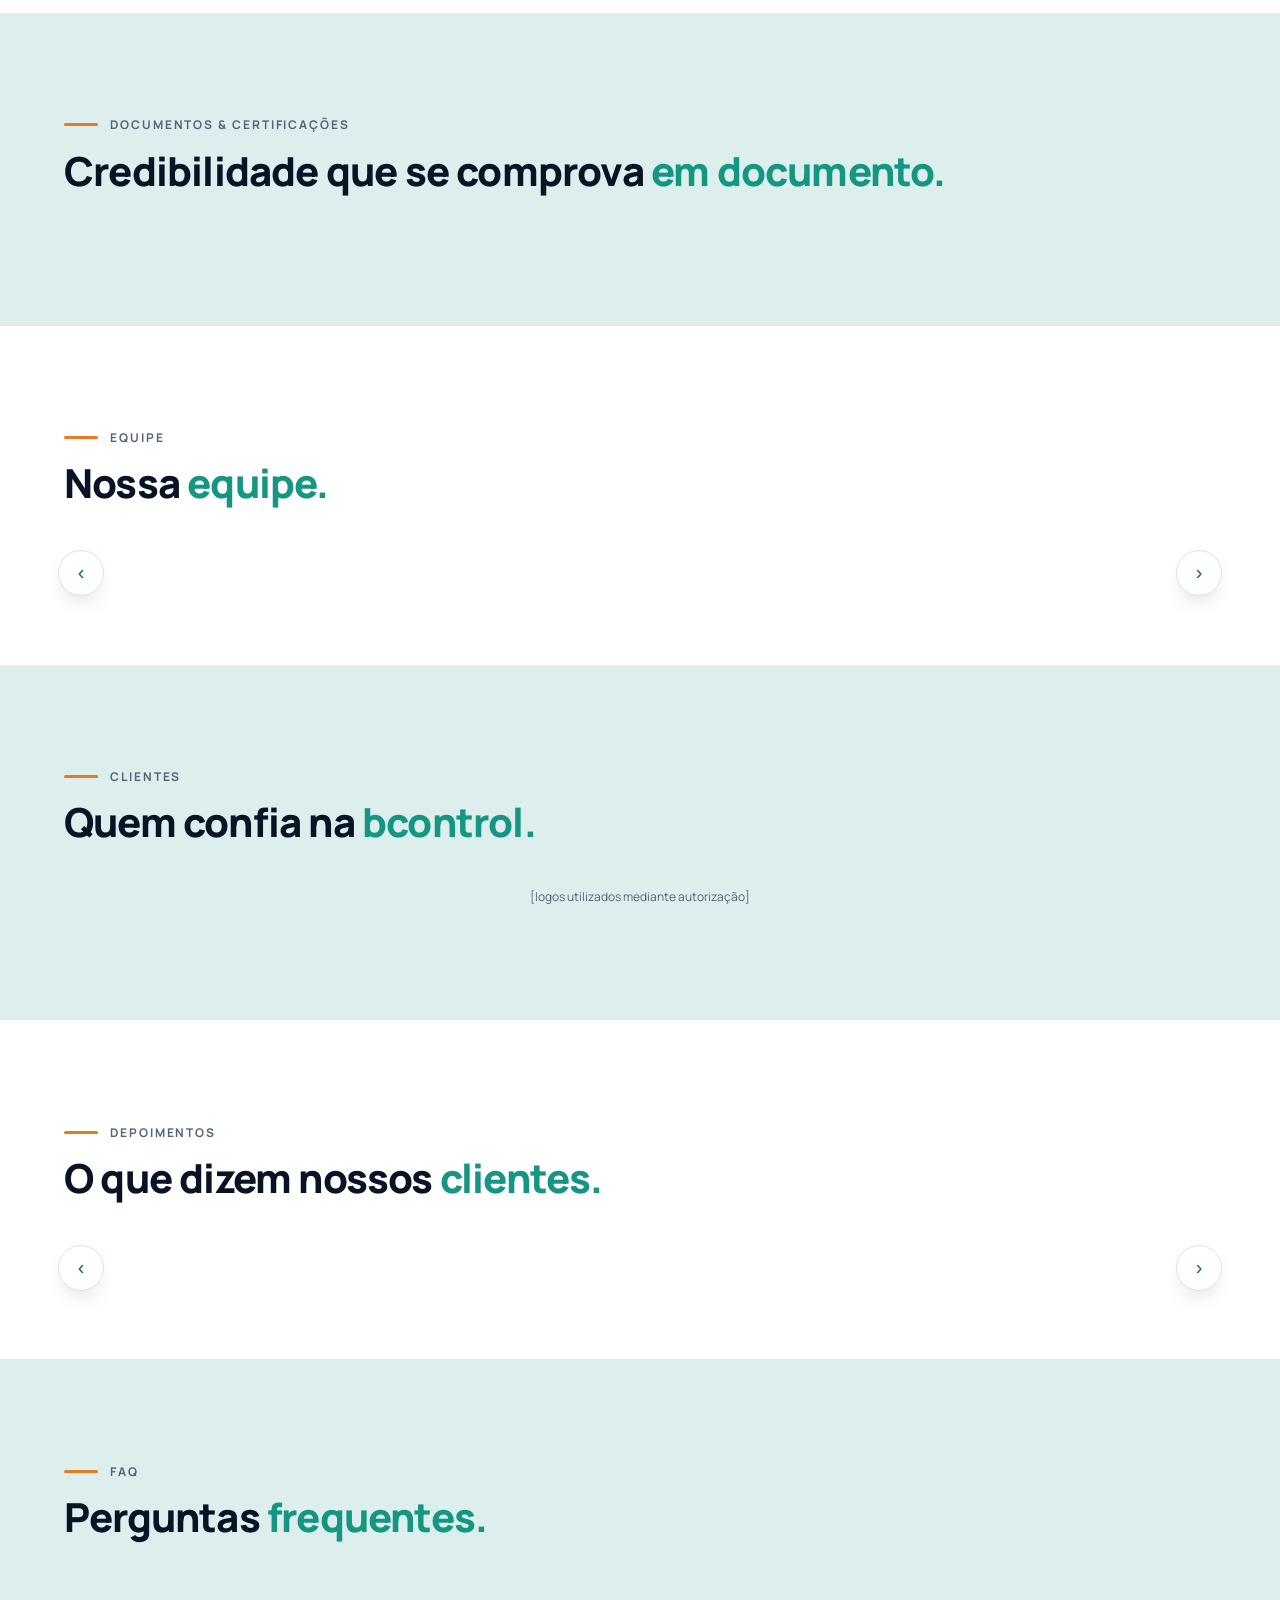
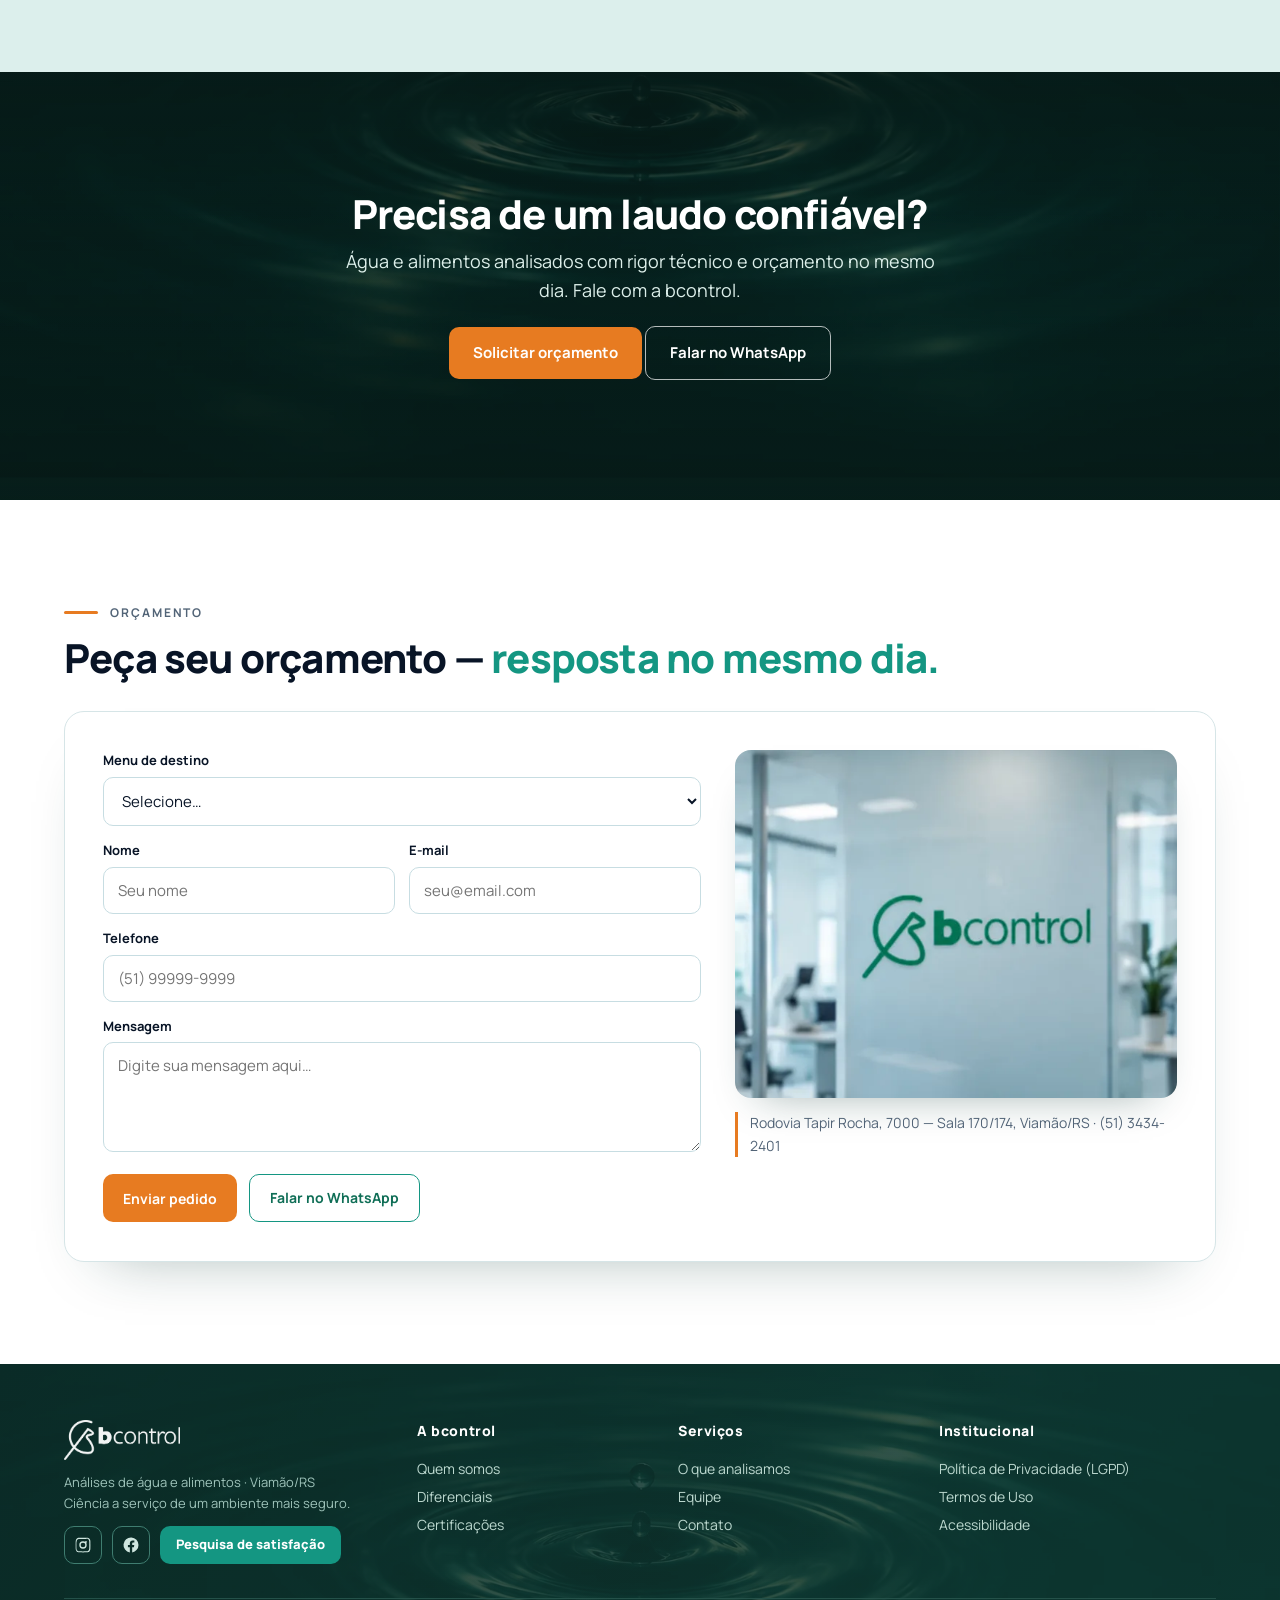
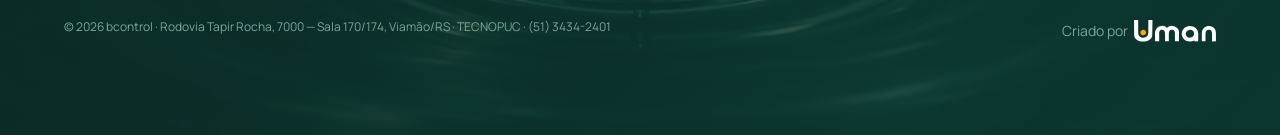
==== commit a5a5d31b: "Aumenta o logo da Uman no rodapé e remove a frase ilegível embutida no SVG Logo de 16px para 22px de" ====
--- a/index.html
+++ b/index.html
@@ -35,7 +35,7 @@
 <link rel="preconnect" href="https://fonts.googleapis.com">
 <link rel="preconnect" href="https://fonts.gstatic.com" crossorigin>
 <link href="https://fonts.googleapis.com/css2?family=Manrope:wght@400;500;600;700;800&display=swap" rel="stylesheet">
-<link rel="stylesheet" href="css/style.css?v=13">
+<link rel="stylesheet" href="css/style.css?v=14">
 
 <script type="application/ld+json">
 {
@@ -291,7 +291,7 @@
       <div><h4>Serviços</h4><a href="#serv">O que analisamos</a><a href="#equipe">Equipe</a><a href="#contato">Contato</a></div>
       <div><h4>Institucional</h4><a href="privacidade.html">Política de Privacidade (LGPD)</a><a href="termos.html">Termos de Uso</a><a href="privacidade.html#acessibilidade">Acessibilidade</a></div>
     </div>
-    <div class="copy"><span>© 2026 bcontrol · <span data-address>Rodovia Tapir Rocha, 7000 — Sala 170/174, Viamão/RS · TECNOPUC</span> · <span data-phone-display>(51) 3434-2401</span></span><a class="uman-credit" href="https://www.umandigital.com.br" target="_blank" rel="noopener">Criado por <img src="assets/uman-logo.svg?v=1" alt="Uman Digital" width="46" height="16"></a></div>
+    <div class="copy"><span>© 2026 bcontrol · <span data-address>Rodovia Tapir Rocha, 7000 — Sala 170/174, Viamão/RS · TECNOPUC</span> · <span data-phone-display>(51) 3434-2401</span></span><a class="uman-credit" href="https://www.umandigital.com.br" target="_blank" rel="noopener">Criado por <img src="assets/uman-logo.svg?v=2" alt="Uman Digital" width="82" height="22"></a></div>
   </div>
 </footer>
 
--- a/css/style.css
+++ b/css/style.css
@@ -300,7 +300,7 @@
 .copy{border-top:1px solid #245149;margin-top:34px;padding-top:18px;font-size:12px;color:#7ba69b;display:flex;justify-content:space-between;flex-wrap:wrap;gap:10px}
 .uman-credit{display:inline-flex;align-items:center;gap:6px;color:#7ba69b;text-decoration:none}
 .uman-credit:hover{color:#a8d2c8}
-.uman-credit img{height:16px;width:auto;display:block}
+.uman-credit img{height:22px;width:auto;display:block}
 
 /* floats */
 .fab{position:fixed;right:22px;bottom:22px;z-index:80;background:#25D366;color:#fff;border-radius:50%;width:58px;height:58px;display:grid;place-items:center;box-shadow:0 12px 28px rgba(0,0,0,.25);cursor:pointer}
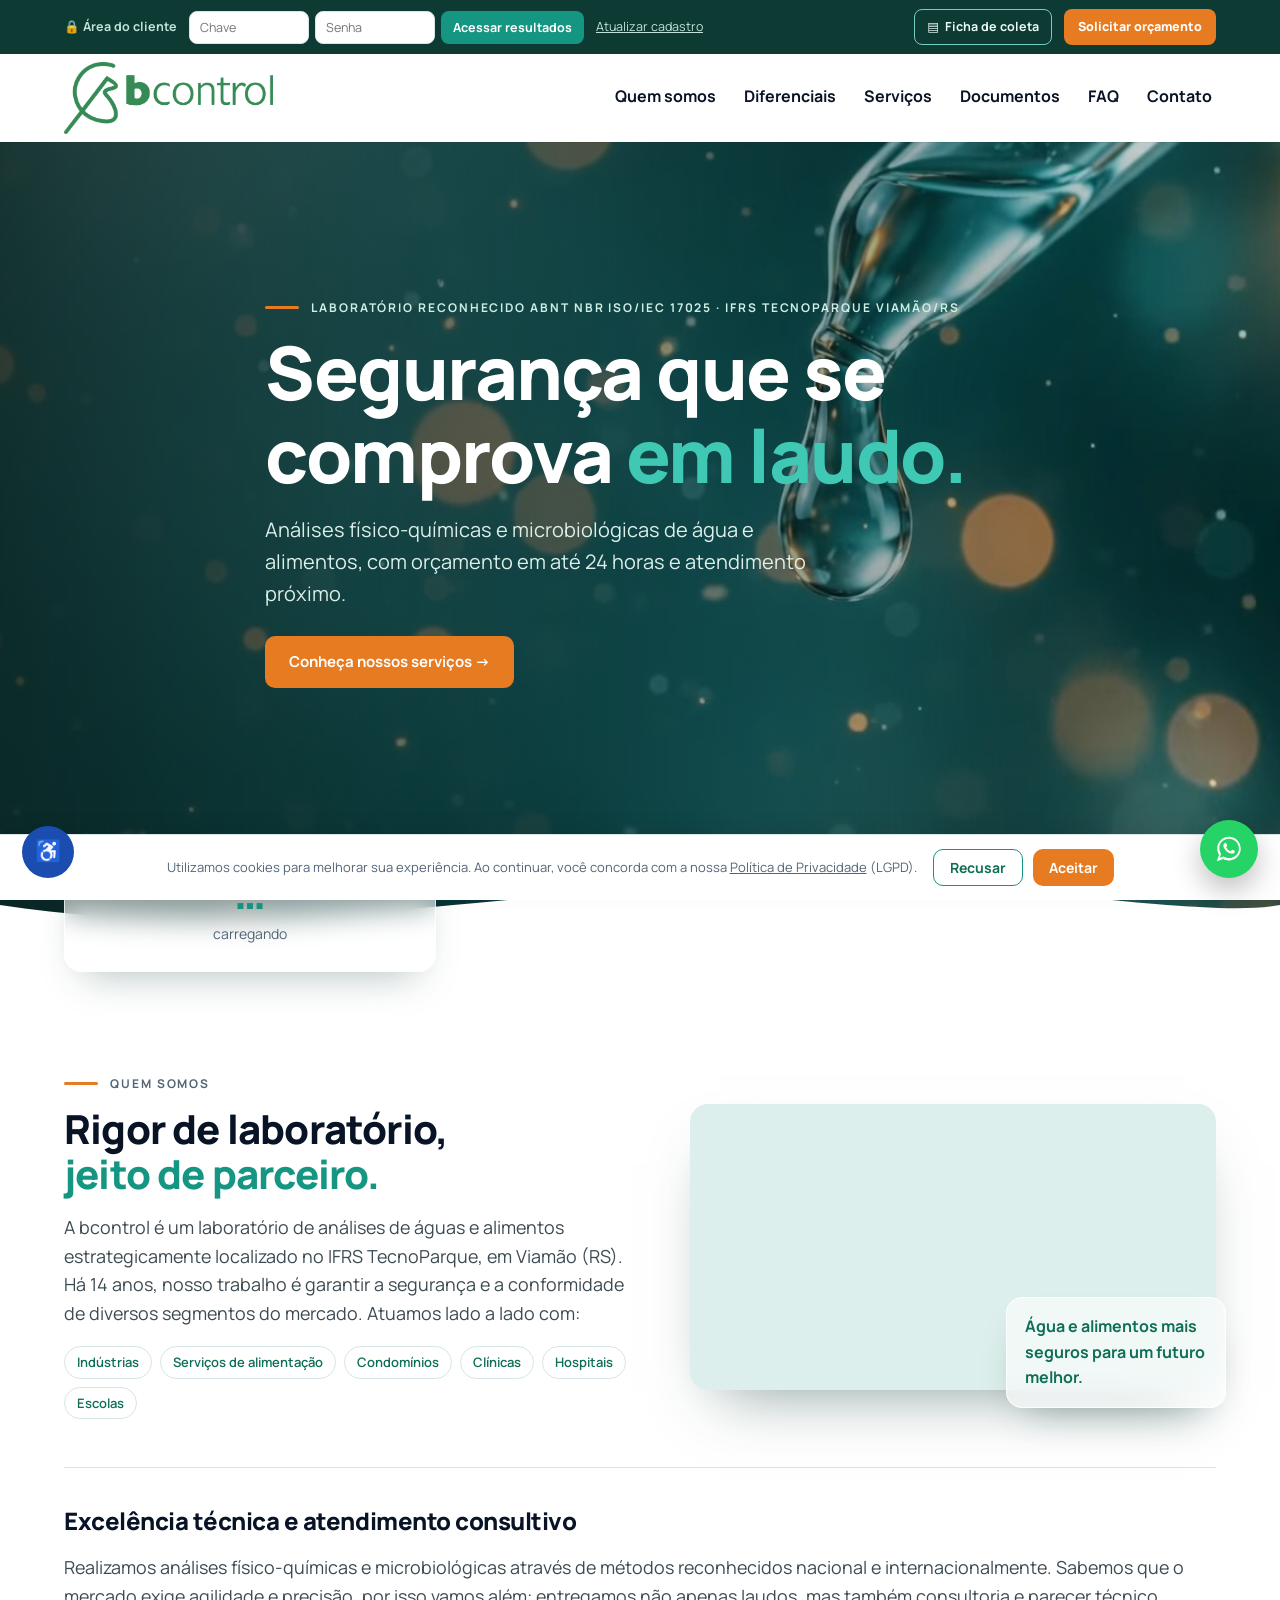
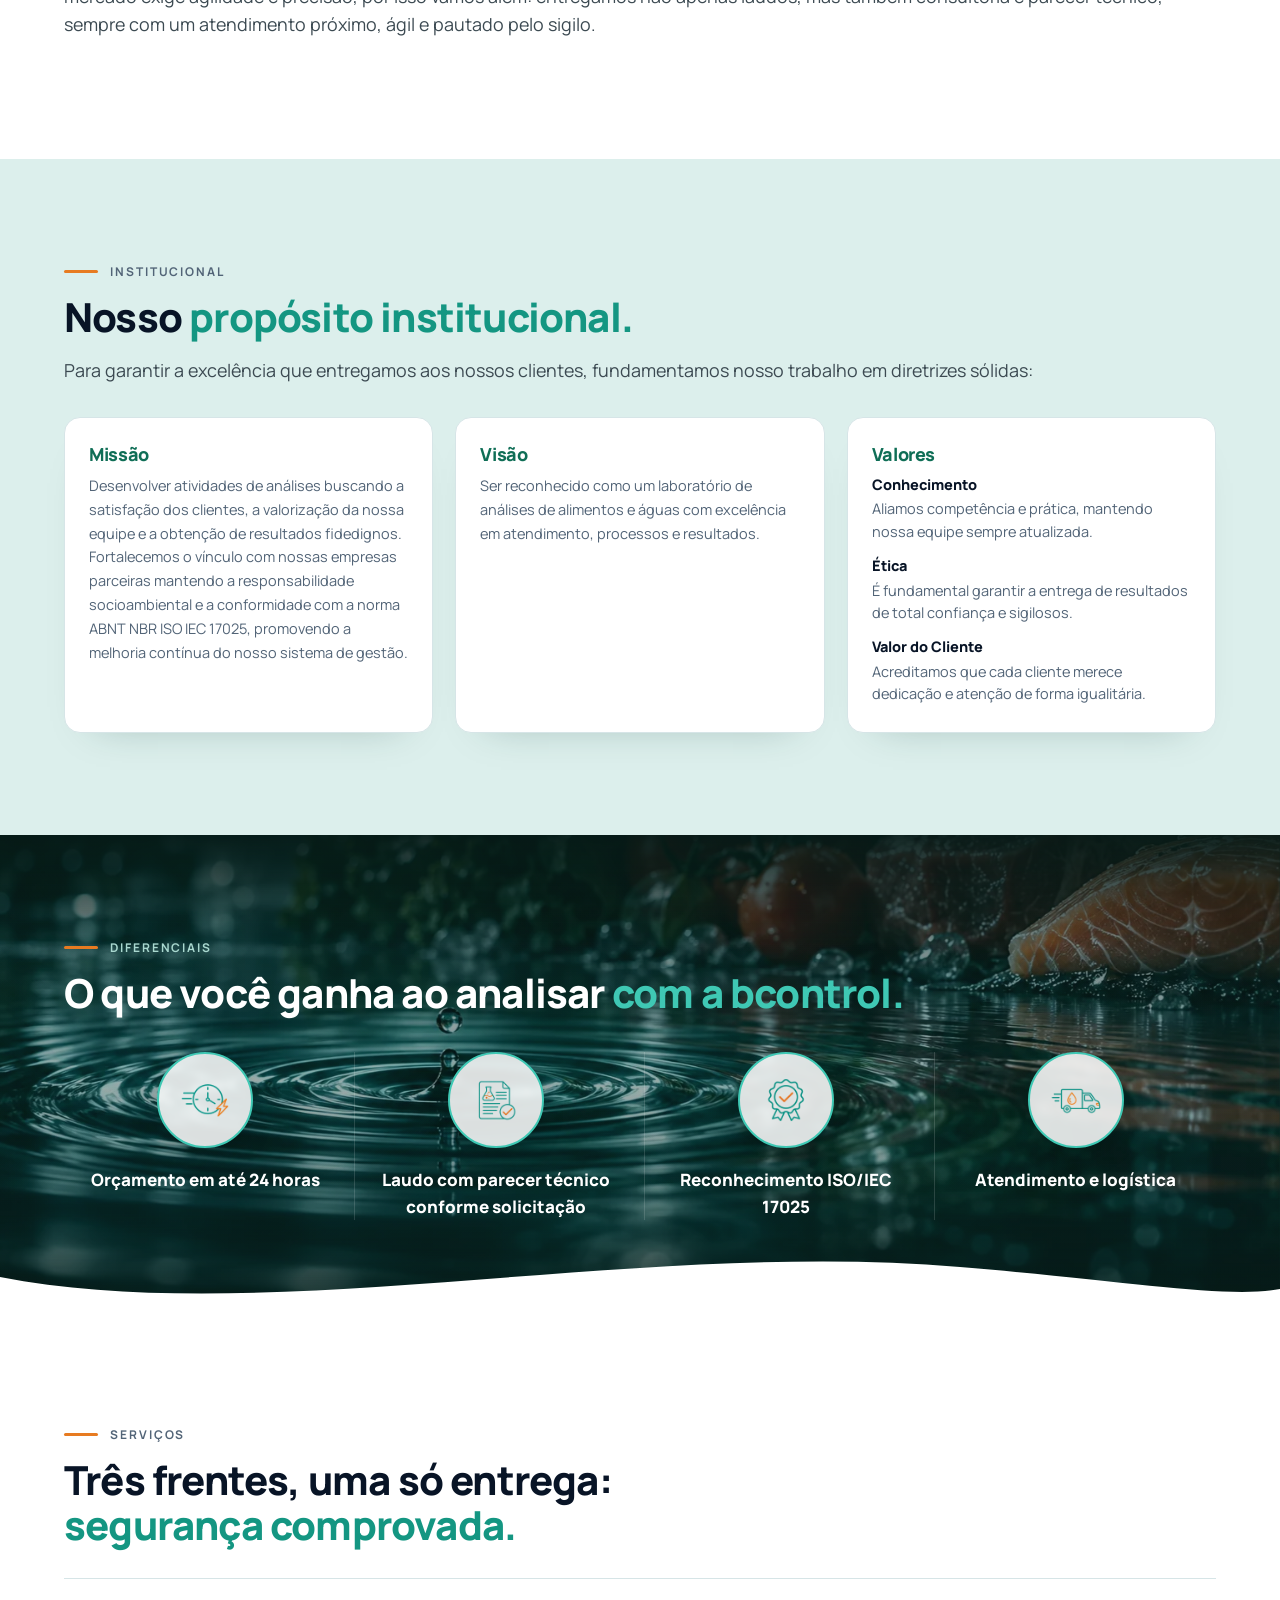
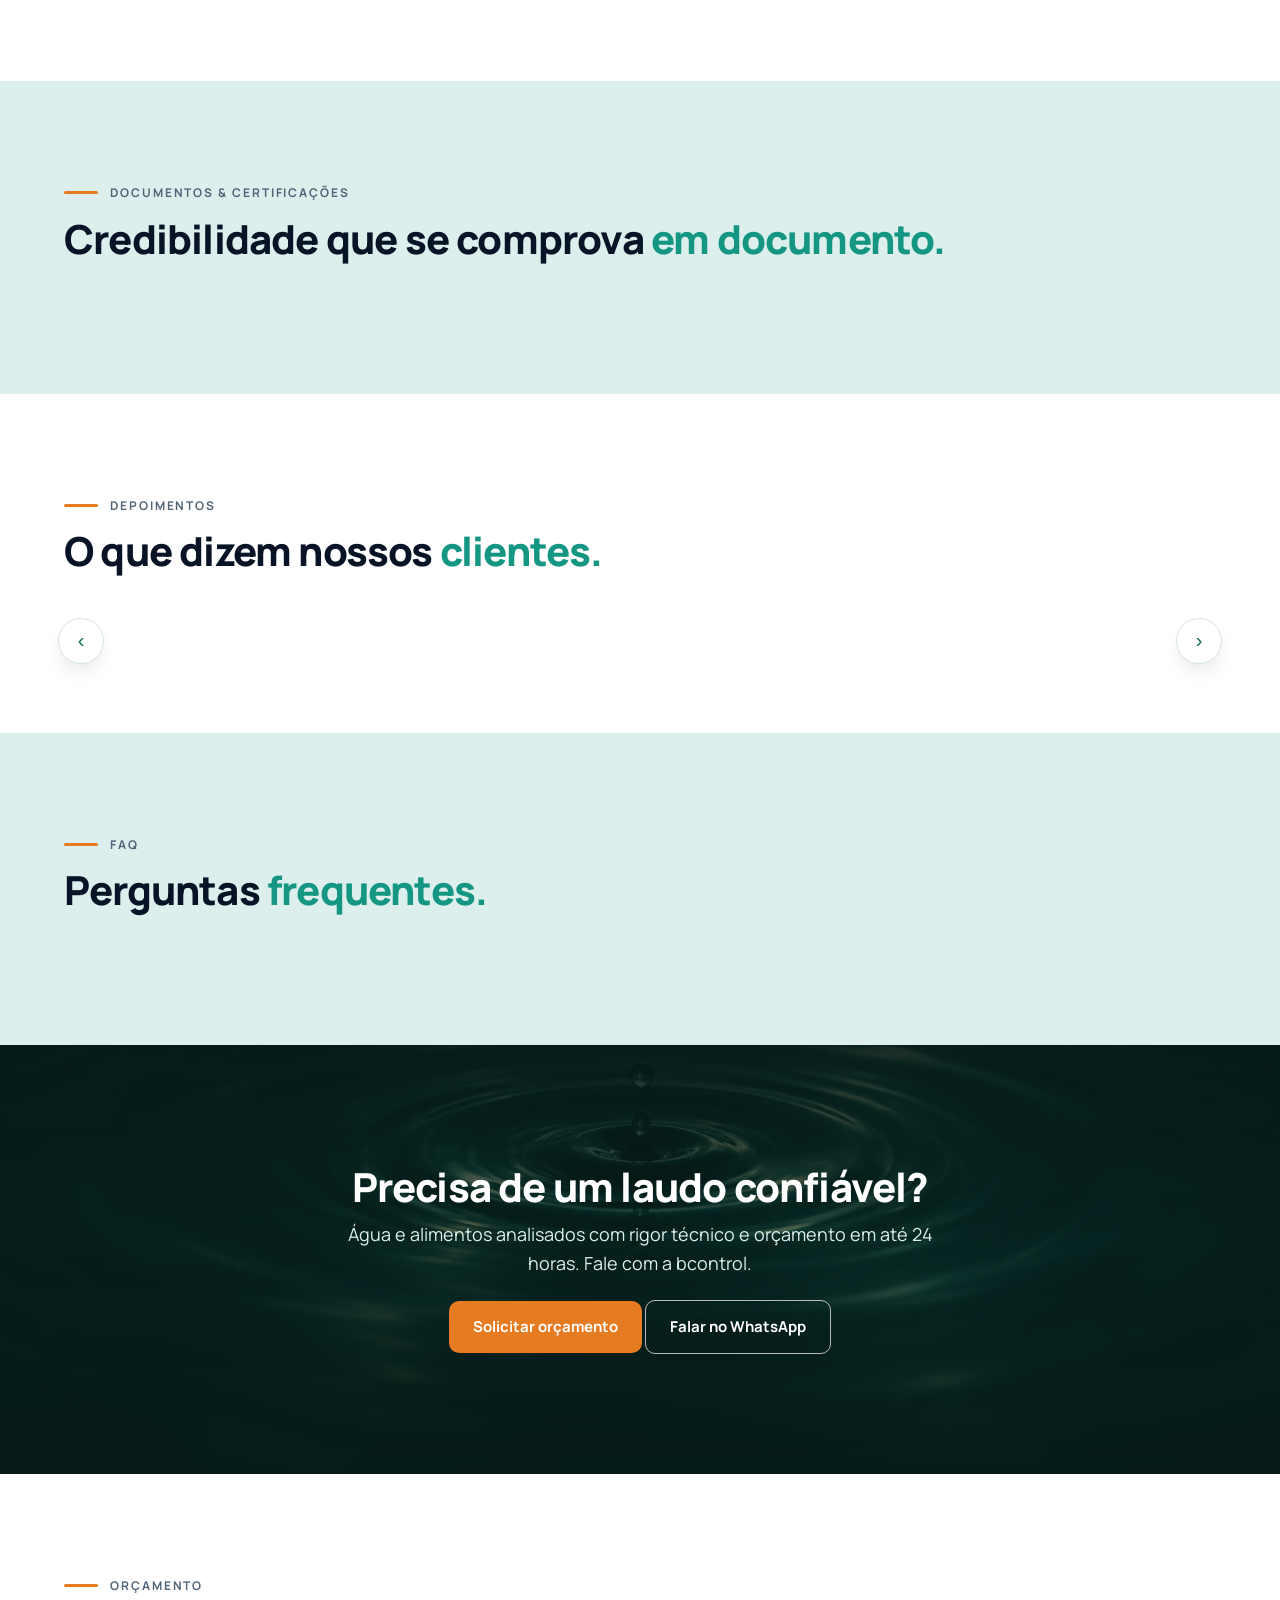
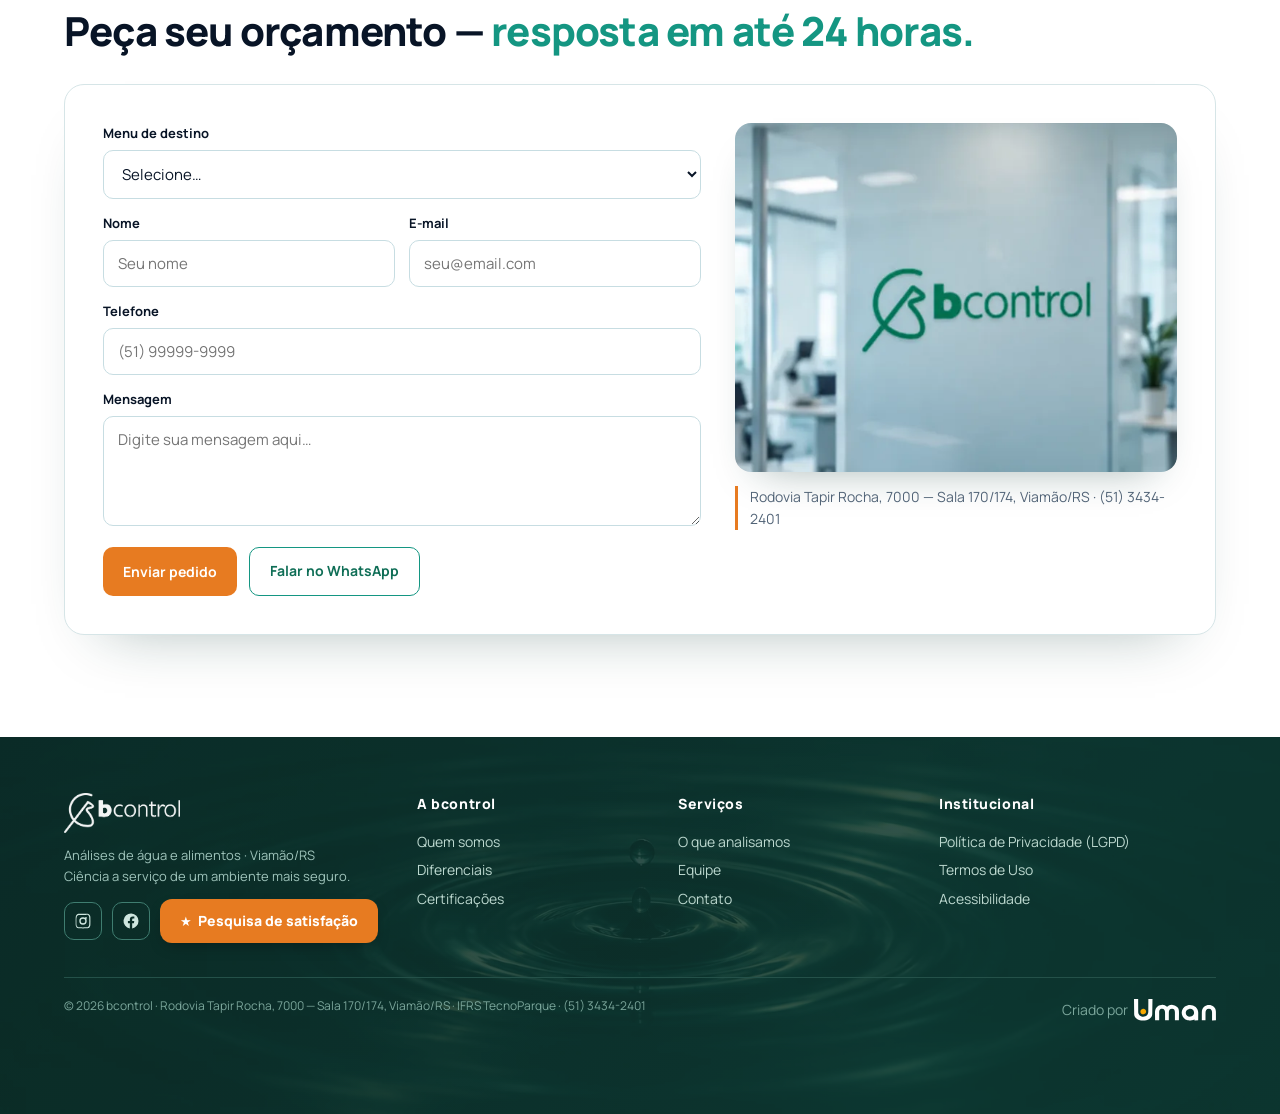
==== commit 9f5f87cf: "Aplica revisão de conteúdo do PDF do cliente + toggle de seções no admin - "Acreditado/Acreditação" " ====
--- a/index.html
+++ b/index.html
@@ -4,7 +4,7 @@
 <meta charset="utf-8">
 <meta name="viewport" content="width=device-width, initial-scale=1">
 <title>bcontrol — Laboratório de análises de água e alimentos em Viamão/RS</title>
-<meta name="description" content="Laboratório acreditado ISO/IEC 17025 em Viamão/RS. Análises físico-químicas e microbiológicas de água e alimentos, com orçamento no mesmo dia e laudo com parecer técnico.">
+<meta name="description" content="Laboratório reconhecido ABNT NBR ISO/IEC 17025 em Viamão/RS. Análises físico-químicas e microbiológicas de água e alimentos, com orçamento em até 24 horas e laudo com parecer técnico conforme solicitação.">
 <link rel="canonical" href="https://www.bcontrol.com.br/">
 <meta name="robots" content="index, follow">
 <meta name="theme-color" content="#0E3A34">
@@ -18,12 +18,12 @@
 <meta property="og:site_name" content="bcontrol">
 <meta property="og:locale" content="pt_BR">
 <meta property="og:title" content="bcontrol — Laboratório de análises de água e alimentos">
-<meta property="og:description" content="Laboratório acreditado ISO/IEC 17025 em Viamão/RS. Orçamento no mesmo dia, laudo com parecer técnico.">
+<meta property="og:description" content="Laboratório reconhecido ABNT NBR ISO/IEC 17025 em Viamão/RS. Orçamento em até 24 horas, laudo com parecer técnico conforme solicitação.">
 <meta property="og:image" content="https://www.bcontrol.com.br/assets/hero_fundo.png?v=2">
 <meta property="og:url" content="https://www.bcontrol.com.br/">
 <meta name="twitter:card" content="summary_large_image">
 <meta name="twitter:title" content="bcontrol — Laboratório de análises de água e alimentos">
-<meta name="twitter:description" content="Laboratório acreditado ISO/IEC 17025 em Viamão/RS. Orçamento no mesmo dia, laudo com parecer técnico.">
+<meta name="twitter:description" content="Laboratório reconhecido ABNT NBR ISO/IEC 17025 em Viamão/RS. Orçamento em até 24 horas, laudo com parecer técnico conforme solicitação.">
 <meta name="twitter:image" content="https://www.bcontrol.com.br/assets/hero_fundo.png?v=2">
 
 <!-- Favicons -->
@@ -35,7 +35,7 @@
 <link rel="preconnect" href="https://fonts.googleapis.com">
 <link rel="preconnect" href="https://fonts.gstatic.com" crossorigin>
 <link href="https://fonts.googleapis.com/css2?family=Manrope:wght@400;500;600;700;800&display=swap" rel="stylesheet">
-<link rel="stylesheet" href="css/style.css?v=14">
+<link rel="stylesheet" href="css/style.css?v=15">
 
 <script type="application/ld+json">
 {
@@ -43,12 +43,12 @@
   "@type": "LocalBusiness",
   "name": "bcontrol",
   "image": "https://www.bcontrol.com.br/assets/hero_fundo.png?v=2",
-  "description": "Laboratório de análises de água e alimentos acreditado ISO/IEC 17025.",
+  "description": "Laboratório de análises de água e alimentos reconhecido ABNT NBR ISO/IEC 17025.",
   "url": "https://www.bcontrol.com.br/",
   "telephone": "+55-51-3434-2401",
   "address": {
     "@type": "PostalAddress",
-    "streetAddress": "Rodovia Tapir Rocha, 7000 — Sala 170/174, TECNOPUC",
+    "streetAddress": "Rodovia Tapir Rocha, 7000 — Sala 170/174, IFRS TecnoParque",
     "addressLocality": "Viamão",
     "addressRegion": "RS",
     "addressCountry": "BR"
@@ -75,7 +75,7 @@
       <button class="mini-teal" type="submit">Acessar resultados</button>
     </form>
     <a class="lnk" id="cadastroLink" href="https://forms.gle/hZG2yAordd6pP9uJ8" target="_blank" rel="noopener">Atualizar cadastro</a>
-    <a class="kit" href="assets/docs/coleta_de_amostras.pdf" download data-ga="download_kit">▤ <span class="kit-label">Solicitar kit</span></a>
+    <a class="kit" href="assets/docs/coleta_de_amostras.pdf" download data-ga="download_kit">▤ <span class="kit-label">Ficha de coleta</span></a>
     <a class="cbtn-orc" href="#contato">Solicitar orçamento</a>
   </div></div>
   <div class="main">
@@ -83,7 +83,7 @@
     <button class="burger" id="burger" aria-label="Abrir menu" aria-expanded="false" aria-controls="menu">☰</button>
     <nav class="menu" id="menu" aria-label="Navegação principal">
       <a href="#quem">Quem somos</a><a href="#dif">Diferenciais</a><a href="#serv">Serviços</a>
-      <a href="#docs">Documentos</a><a href="#equipe">Equipe</a><a href="#clientes">Clientes</a>
+      <a href="#docs">Documentos</a><a href="#equipe" data-section-link="equipe" hidden>Equipe</a><a href="#clientes" data-section-link="clientes" hidden>Clientes</a>
       <a href="#faq">FAQ</a><a href="#contato">Contato</a>
     </nav>
   </div>
@@ -96,9 +96,9 @@
     <source src="assets/hero.mp4" type="video/mp4">
   </video>
   <div class="wrap">
-    <div class="eyebrow reveal">Laboratório acreditado ISO/IEC 17025 · TECNOPUC Viamão/RS</div>
+    <div class="eyebrow reveal">Laboratório reconhecido ABNT NBR ISO/IEC 17025 · IFRS TecnoParque Viamão/RS</div>
     <h1 class="reveal d1">Segurança que se comprova <span>em laudo.</span></h1>
-    <p class="reveal d2">Análises físico-químicas e microbiológicas de água e alimentos, com orçamento no mesmo dia e atendimento próximo.</p>
+    <p class="reveal d2">Análises físico-químicas e microbiológicas de água e alimentos, com orçamento em até 24 horas e atendimento próximo.</p>
     <a class="btn solid reveal d3" href="#serv" style="font-size:15px;padding:14px 24px">Conheça nossos serviços →</a>
   </div>
   <div class="wave"><svg viewBox="0 0 1440 90" preserveAspectRatio="none" aria-hidden="true"><path fill="#ffffff" d="M0,60 C360,110 720,10 1080,40 C1260,55 1380,70 1440,60 L1440,90 L0,90 Z"></path></svg></div>
@@ -115,17 +115,18 @@
     <div class="reveal">
       <div class="eyebrow">Quem somos</div>
       <h2 class="h2">Rigor de laboratório,<br><span class="tl">jeito de parceiro.</span></h2>
-      <p class="lead" style="margin-top:16px">A bcontrol é um laboratório de análises de água e alimentos estrategicamente localizado na TECNOPUC, em Viamão (RS). Há 14 anos, nosso trabalho é garantir a segurança e a conformidade de diversos segmentos do mercado. Atuamos lado a lado com:</p>
+      <p class="lead" style="margin-top:16px">A bcontrol é um laboratório de análises de águas e alimentos estrategicamente localizado no IFRS TecnoParque, em Viamão (RS). Há 14 anos, nosso trabalho é garantir a segurança e a conformidade de diversos segmentos do mercado. Atuamos lado a lado com:</p>
       <div class="chips" style="margin-top:18px">
         <span class="chip sec">Indústrias</span>
-        <span class="chip sec">Food service</span>
+        <span class="chip sec">Serviços de alimentação</span>
         <span class="chip sec">Condomínios</span>
-        <span class="chip sec">Farmácias</span>
         <span class="chip sec">Clínicas</span>
+        <span class="chip sec">Hospitais</span>
+        <span class="chip sec">Escolas</span>
       </div>
     </div>
     <div class="quem-img reveal d1">
-      <div class="quem-carousel" id="quemCarousel" role="img" aria-label="Segmentos atendidos pela bcontrol: indústrias, food service, condomínios, farmácias e clínicas"></div>
+      <div class="quem-carousel" id="quemCarousel" role="img" aria-label="Segmentos atendidos pela bcontrol: indústrias, serviços de alimentação, condomínios e clínicas"></div>
       <div class="quem-badge">Água e alimentos mais seguros para um futuro melhor.</div>
     </div>
   </div>
@@ -153,11 +154,11 @@
   <div class="mvv reveal d2">
     <div class="mvv-card">
       <h3>Missão</h3>
-      <p>Desenvolver atividades de análises buscando a satisfação dos clientes, a valorização da nossa equipe e a obtenção de resultados fidedignos. Fortalecemos o vínculo com nossas empresas parceiras mantendo a responsabilidade socioambiental e a conformidade com a norma ABNT NBR ISO IEC 17025:2005, promovendo a melhoria contínua do nosso sistema de gestão.</p>
+      <p>Desenvolver atividades de análises buscando a satisfação dos clientes, a valorização da nossa equipe e a obtenção de resultados fidedignos. Fortalecemos o vínculo com nossas empresas parceiras mantendo a responsabilidade socioambiental e a conformidade com a norma ABNT NBR ISO IEC 17025, promovendo a melhoria contínua do nosso sistema de gestão.</p>
     </div>
     <div class="mvv-card">
       <h3>Visão</h3>
-      <p>Ser reconhecido e acreditado como um laboratório de análises de alimentos e águas com excelência em atendimento, processos e resultados.</p>
+      <p>Ser reconhecido como um laboratório de análises de alimentos e águas com excelência em atendimento, processos e resultados.</p>
     </div>
     <div class="mvv-card">
       <h3>Valores</h3>
@@ -175,9 +176,9 @@
   <div class="eyebrow reveal">Diferenciais</div>
   <h2 class="h2 reveal d1" style="color:#fff">O que você ganha ao analisar <span style="color:var(--teal-l)">com a bcontrol.</span></h2>
   <div class="difs">
-    <div class="dif reveal"><div class="ring"><picture><source srcset="assets/ic_orcamento.webp" type="image/webp"><img src="assets/ic_orcamento.png" alt="" width="56" height="56" loading="lazy"></picture></div><b>Orçamento no mesmo dia</b></div>
-    <div class="dif reveal d1"><div class="ring"><picture><source srcset="assets/ic_laudo.webp" type="image/webp"><img src="assets/ic_laudo.png" alt="" width="56" height="56" loading="lazy"></picture></div><b>Laudo com parecer técnico</b></div>
-    <div class="dif reveal d2"><div class="ring"><picture><source srcset="assets/ic_iso.webp" type="image/webp"><img src="assets/ic_iso.png" alt="" width="56" height="56" loading="lazy"></picture></div><b>Acreditação ISO/IEC 17025</b></div>
+    <div class="dif reveal"><div class="ring"><picture><source srcset="assets/ic_orcamento.webp" type="image/webp"><img src="assets/ic_orcamento.png" alt="" width="56" height="56" loading="lazy"></picture></div><b>Orçamento em até 24 horas</b></div>
+    <div class="dif reveal d1"><div class="ring"><picture><source srcset="assets/ic_laudo.webp" type="image/webp"><img src="assets/ic_laudo.png" alt="" width="56" height="56" loading="lazy"></picture></div><b>Laudo com parecer técnico conforme solicitação</b></div>
+    <div class="dif reveal d2"><div class="ring"><picture><source srcset="assets/ic_iso.webp" type="image/webp"><img src="assets/ic_iso.png" alt="" width="56" height="56" loading="lazy"></picture></div><b>Reconhecimento ISO/IEC 17025</b></div>
     <div class="dif reveal d3"><div class="ring"><picture><source srcset="assets/ic_logistica.webp" type="image/webp"><img src="assets/ic_logistica.png" alt="" width="56" height="56" loading="lazy"></picture></div><b>Atendimento e logística</b></div>
   </div>
 </div><div class="wave difwave"><svg viewBox="0 0 1440 90" preserveAspectRatio="none" aria-hidden="true"><path fill="#ffffff" d="M0,44 C300,96 720,6 1080,34 C1270,48 1380,66 1440,56 L1440,90 L0,90 Z"></path></svg></div></section>
@@ -197,7 +198,7 @@
 </div></section>
 
 <!-- EQUIPE -->
-<section class="sec bgwhite" id="equipe"><div class="wrap">
+<section class="sec bgwhite" id="equipe" hidden><div class="wrap">
   <div class="eyebrow reveal">Equipe</div>
   <h2 class="h2 reveal d1">Nossa <span class="tl">equipe.</span></h2>
   <div class="slider equipe reveal d2">
@@ -209,7 +210,7 @@
 </div></section>
 
 <!-- CLIENTES -->
-<section class="sec paper2" id="clientes"><div class="wrap">
+<section class="sec paper2" id="clientes" hidden><div class="wrap">
   <div class="eyebrow reveal">Clientes</div>
   <h2 class="h2 reveal d1">Quem confia na <span class="tl">bcontrol.</span></h2>
   <div class="logos reveal d2"><div class="row" id="logorow"></div></div>
@@ -241,7 +242,7 @@
   <div class="cta-ov"></div>
   <div class="wrap reveal">
     <h2>Precisa de um laudo confiável?</h2>
-    <p>Água e alimentos analisados com rigor técnico e orçamento no mesmo dia. Fale com a bcontrol.</p>
+    <p>Água e alimentos analisados com rigor técnico e orçamento em até 24 horas. Fale com a bcontrol.</p>
     <div class="cta-row"><a class="btn solid" href="#contato" style="font-size:15px;padding:14px 24px">Solicitar orçamento</a> <a class="btn ghostw" data-wa-link href="#contato" style="font-size:15px;padding:14px 24px">Falar no WhatsApp</a></div>
   </div>
 </section>
@@ -249,7 +250,7 @@
 <!-- ORÇAMENTO -->
 <section class="sec bgwhite" id="contato"><div class="wrap">
   <div class="eyebrow reveal">Orçamento</div>
-  <h2 class="h2 reveal d1">Peça seu orçamento — <span class="tl">resposta no mesmo dia.</span></h2>
+  <h2 class="h2 reveal d1">Peça seu orçamento — <span class="tl">resposta em até 24 horas.</span></h2>
   <div class="formwrap reveal d2">
     <form id="formOrc" autocomplete="off">
       <div class="field hp"><label for="empresa_site">Não preencher</label><input id="empresa_site" name="empresa_site" tabindex="-1" autocomplete="off"></div>
@@ -288,10 +289,10 @@
         </div>
       </div>
       <div><h4>A bcontrol</h4><a href="#quem">Quem somos</a><a href="#dif">Diferenciais</a><a href="#docs">Certificações</a></div>
-      <div><h4>Serviços</h4><a href="#serv">O que analisamos</a><a href="#equipe">Equipe</a><a href="#contato">Contato</a></div>
+      <div><h4>Serviços</h4><a href="#serv">O que analisamos</a><a href="#equipe" data-section-link="equipe" hidden>Equipe</a><a href="#contato">Contato</a></div>
       <div><h4>Institucional</h4><a href="privacidade.html">Política de Privacidade (LGPD)</a><a href="termos.html">Termos de Uso</a><a href="privacidade.html#acessibilidade">Acessibilidade</a></div>
     </div>
-    <div class="copy"><span>© 2026 bcontrol · <span data-address>Rodovia Tapir Rocha, 7000 — Sala 170/174, Viamão/RS · TECNOPUC</span> · <span data-phone-display>(51) 3434-2401</span></span><a class="uman-credit" href="https://www.umandigital.com.br" target="_blank" rel="noopener">Criado por <img src="assets/uman-logo.svg?v=2" alt="Uman Digital" width="82" height="22"></a></div>
+    <div class="copy"><span>© 2026 bcontrol · <span data-address>Rodovia Tapir Rocha, 7000 — Sala 170/174, Viamão/RS · IFRS TecnoParque</span> · <span data-phone-display>(51) 3434-2401</span></span><a class="uman-credit" href="https://www.umandigital.com.br" target="_blank" rel="noopener">Criado por <img src="assets/uman-logo.svg?v=2" alt="Uman Digital" width="82" height="22"></a></div>
   </div>
 </footer>
 
@@ -320,6 +321,6 @@
   <button class="lightbox-nav next" id="lightboxNext" aria-label="Próximo item">›</button>
 </div>
 
-<script src="js/main.js?v=13"></script>
+<script src="js/main.js?v=14"></script>
 </body>
 </html>
--- a/css/style.css
+++ b/css/style.css
@@ -295,8 +295,9 @@
 .social a:not(.satisfacao-cta){width:38px;height:38px;border:1px solid #3f7d70;border-radius:10px;display:grid;place-items:center;flex:0 0 auto}
 .social svg{width:18px;height:18px;fill:#cfe6df}
 .social a:not(.satisfacao-cta):hover{background:#17604f}
-.satisfacao-cta{display:inline-flex;align-items:center;height:38px;padding:0 16px;border-radius:10px;background:var(--teal);color:#fff;font-size:13px;font-weight:800;white-space:nowrap;width:auto}
-.satisfacao-cta:hover{background:var(--teal-d)}
+.satisfacao-cta{display:inline-flex;align-items:center;gap:6px;height:44px;padding:0 20px;border-radius:12px;background:var(--orange);color:#fff;font-size:14px;font-weight:800;white-space:nowrap;width:auto;box-shadow:0 6px 16px -6px rgba(0,0,0,.4)}
+.satisfacao-cta::before{content:"★";font-size:13px}
+.satisfacao-cta:hover{background:#c96a16}
 .copy{border-top:1px solid #245149;margin-top:34px;padding-top:18px;font-size:12px;color:#7ba69b;display:flex;justify-content:space-between;flex-wrap:wrap;gap:10px}
 .uman-credit{display:inline-flex;align-items:center;gap:6px;color:#7ba69b;text-decoration:none}
 .uman-credit:hover{color:#a8d2c8}
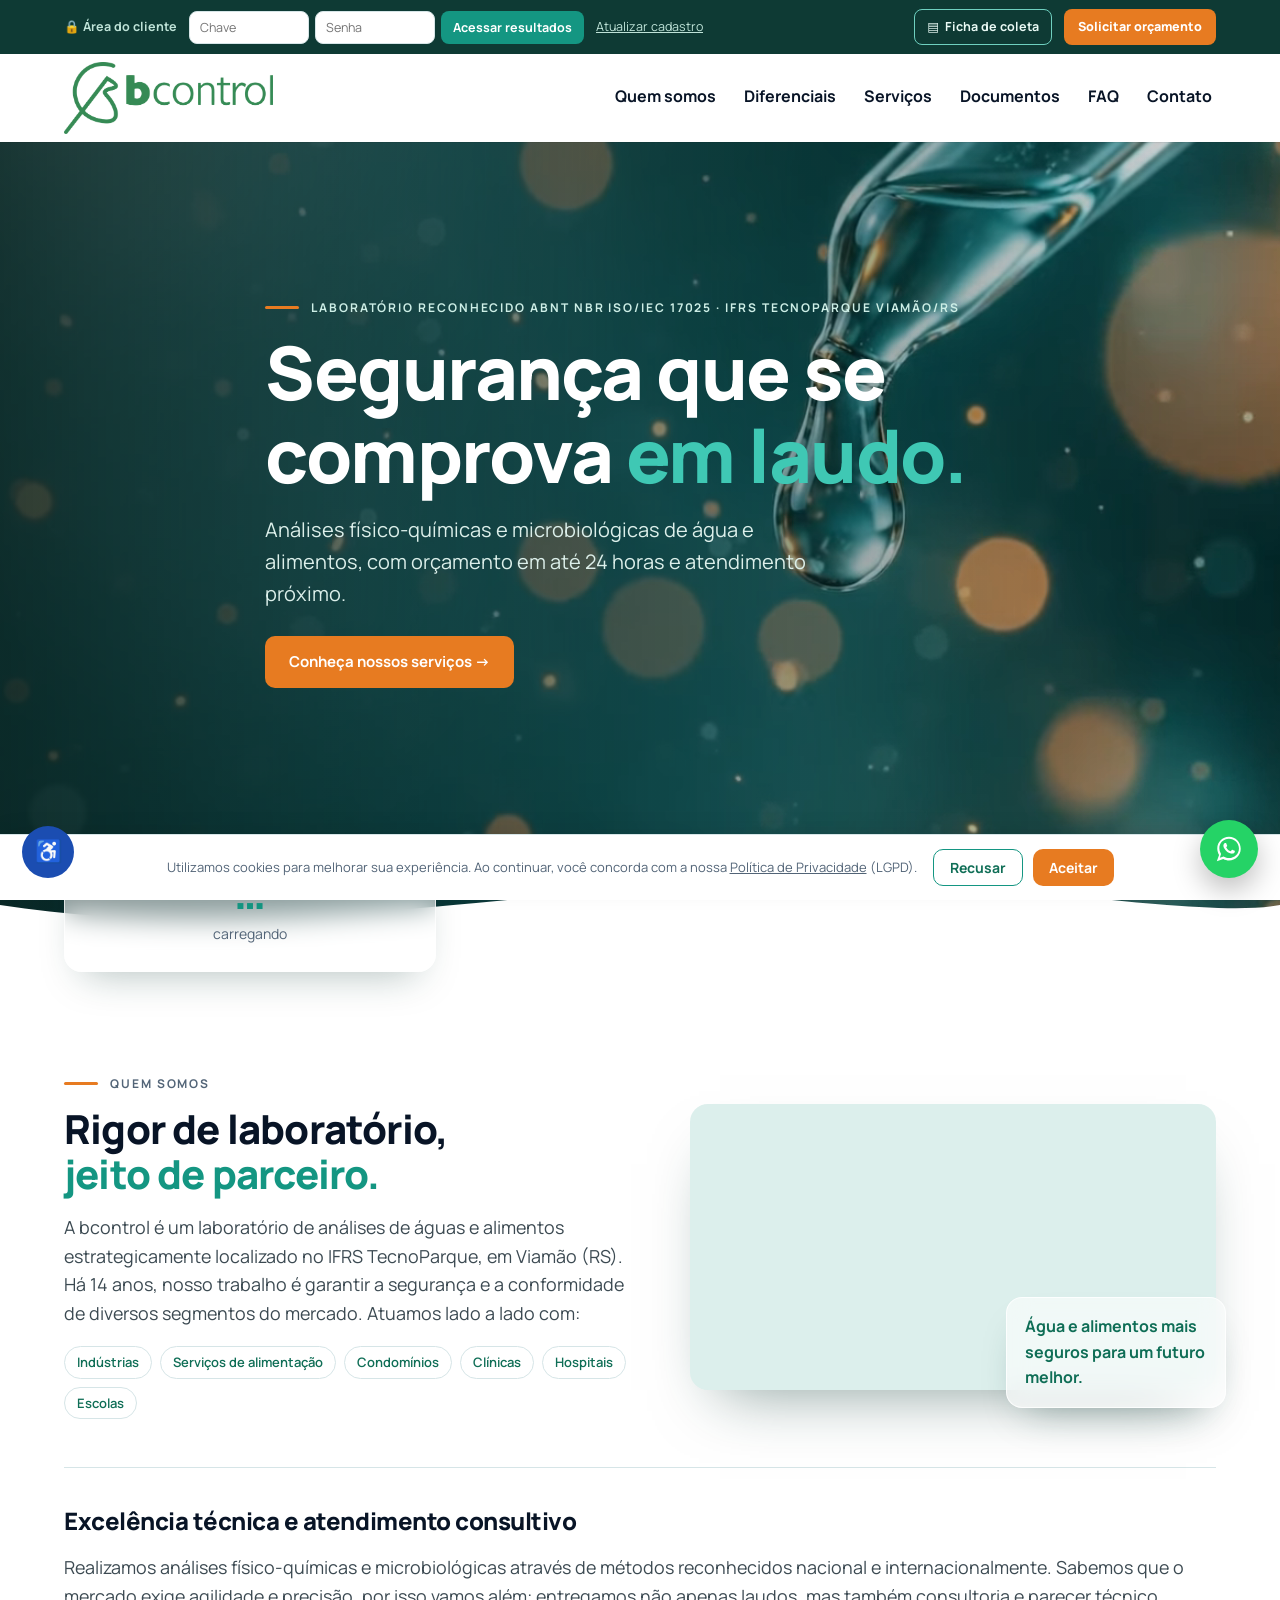
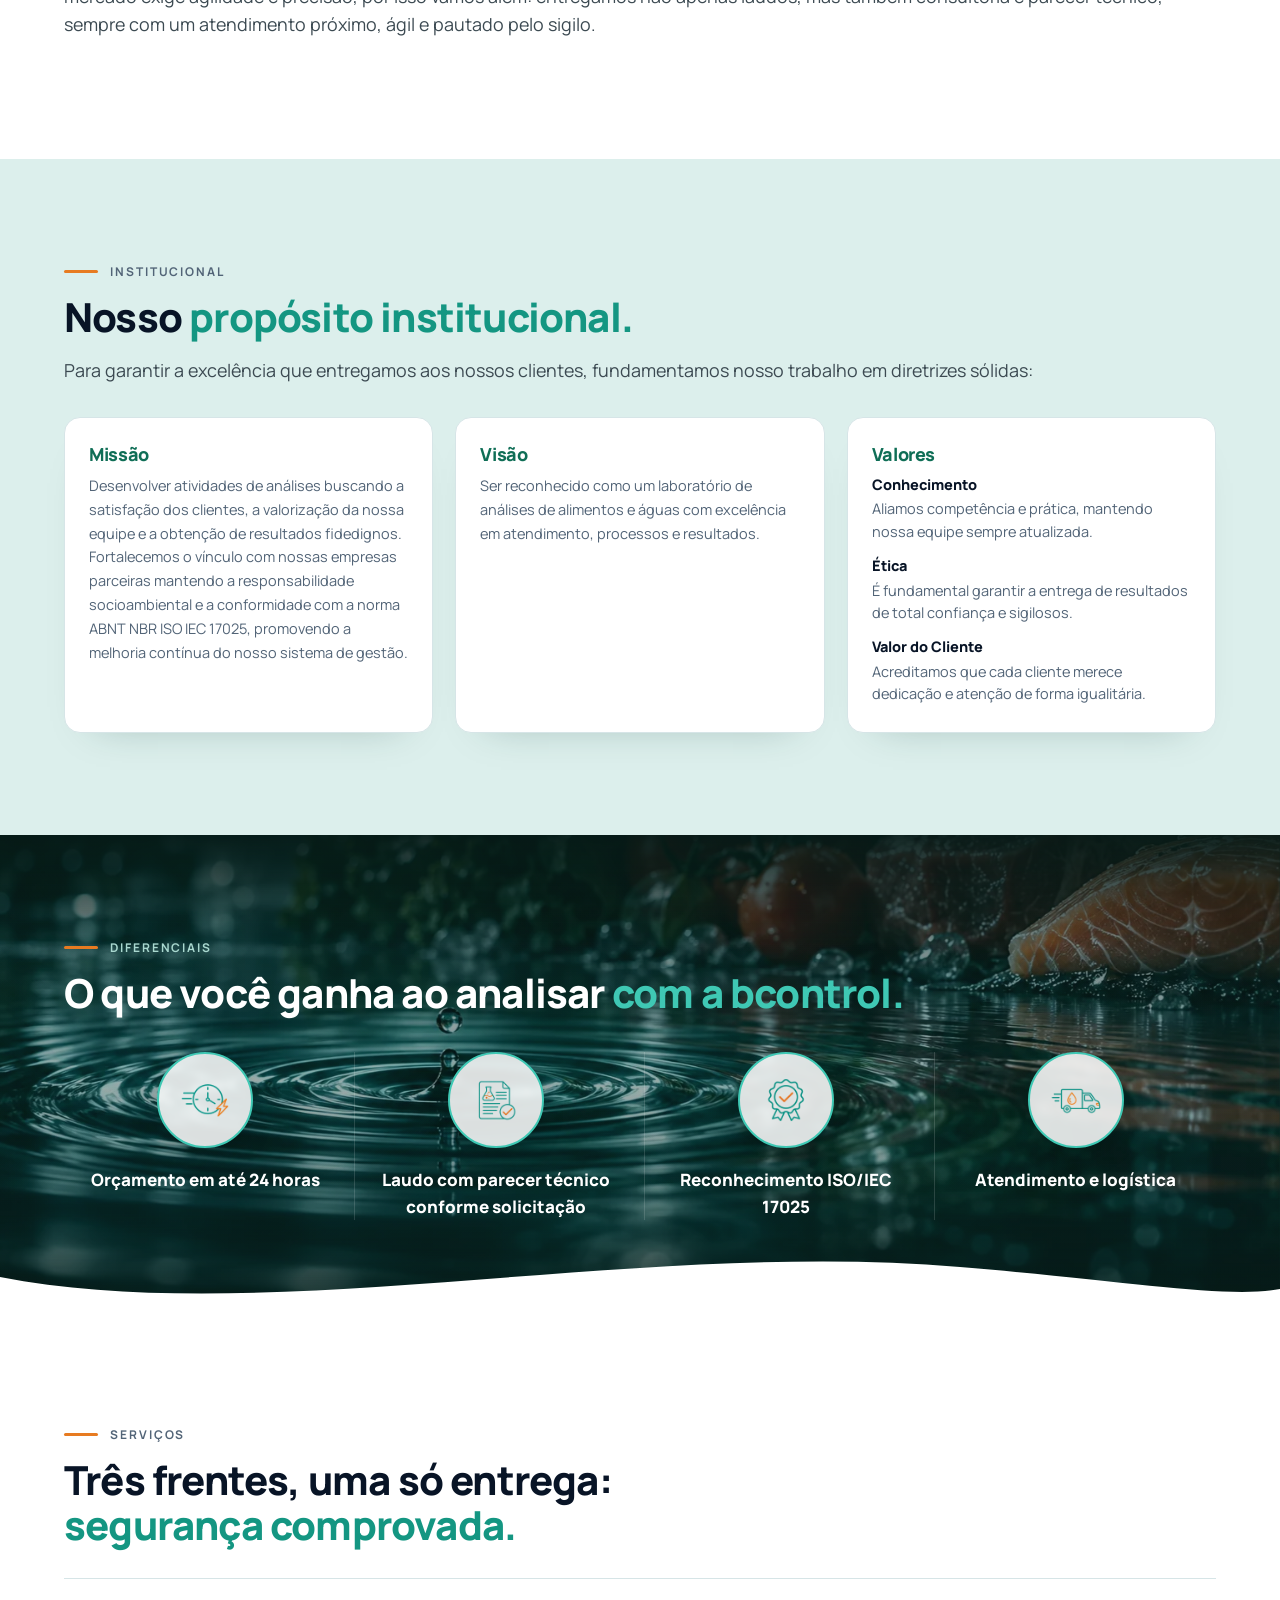
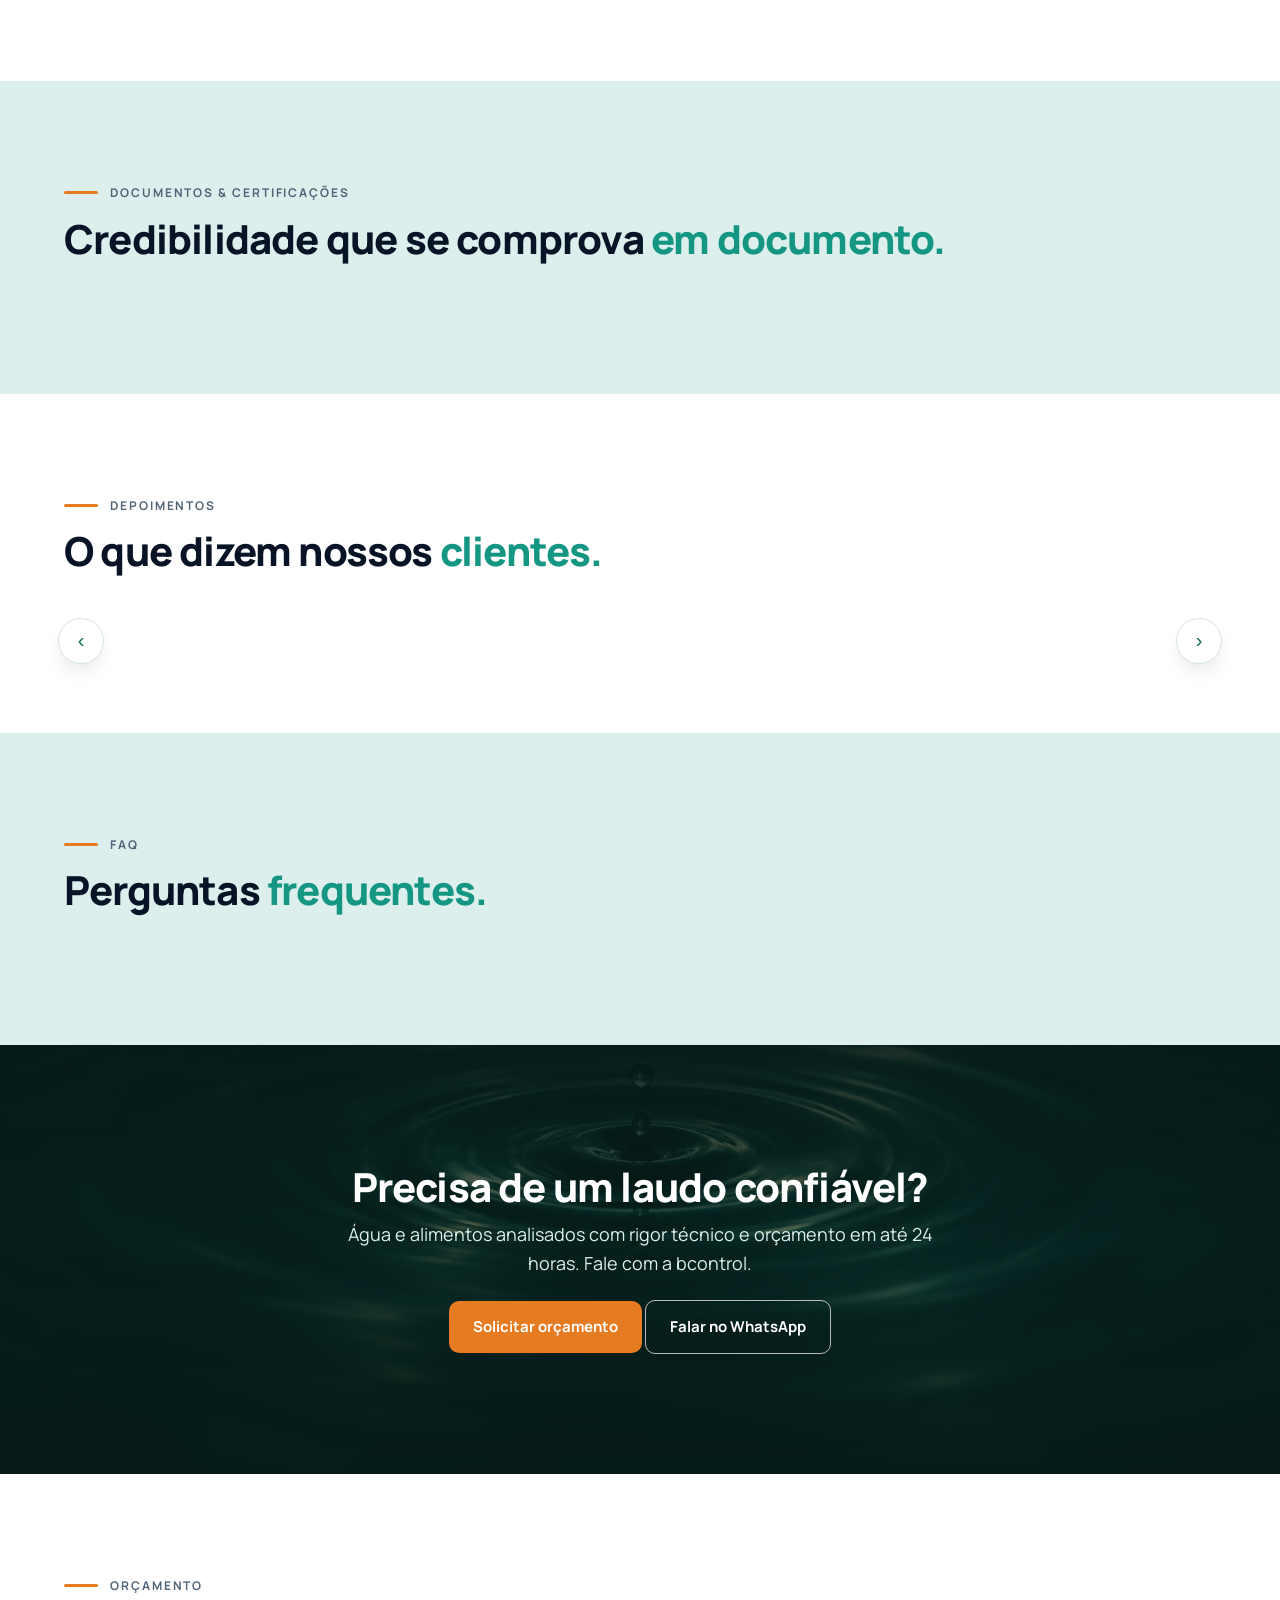
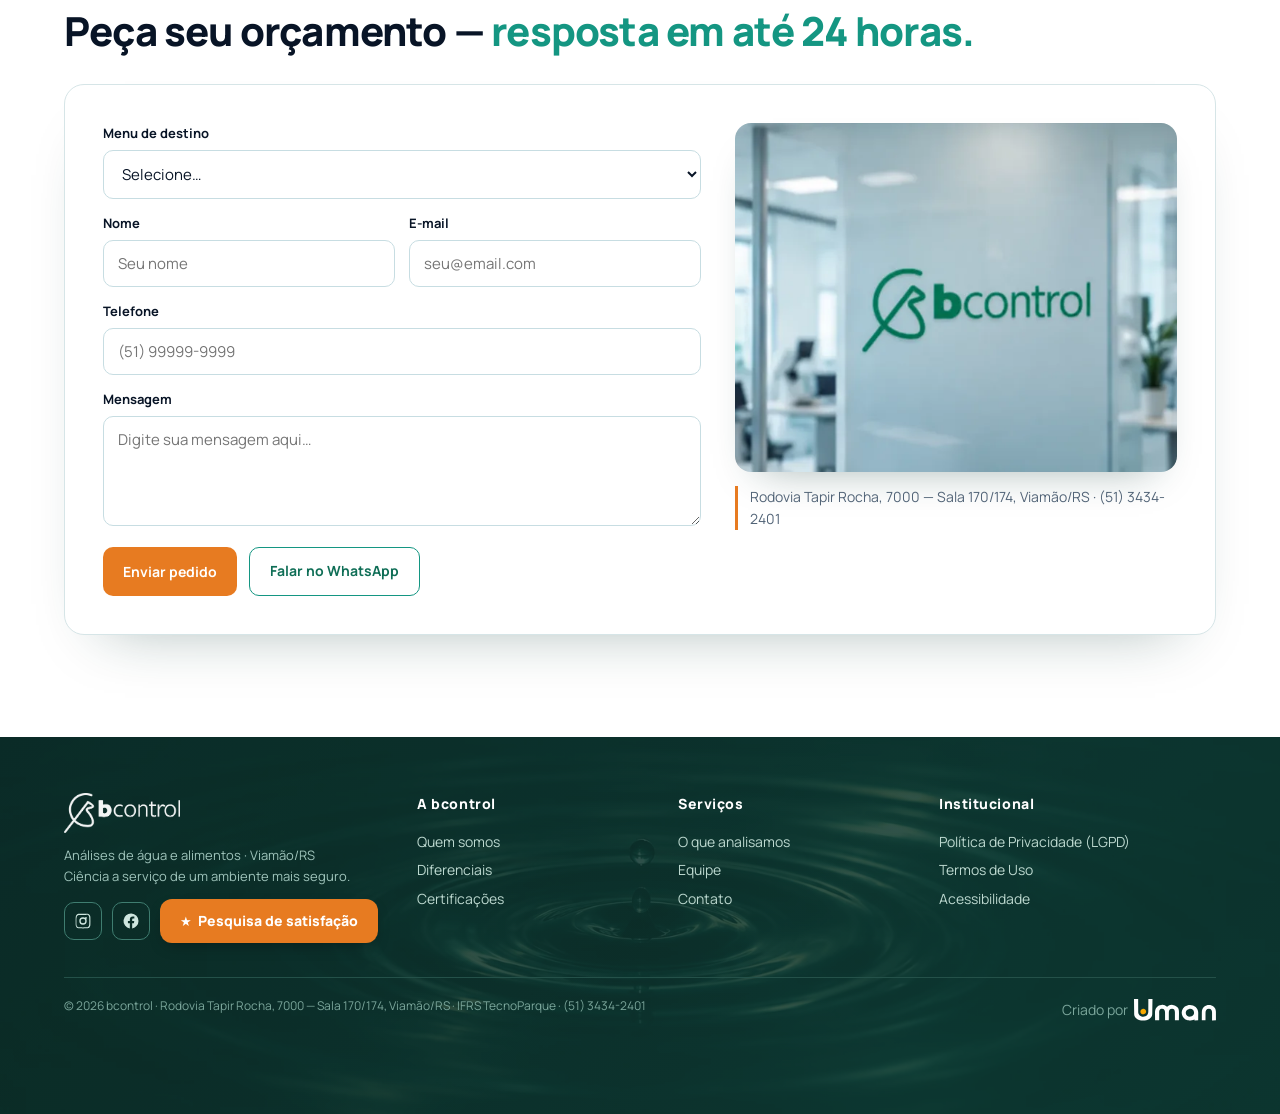
==== commit 94d62701: "Mescla edições do PDF com conteúdo já inserido ao vivo (FAQ pagamento + Instagram) Antes de reaplica" ====
--- a/index.html
+++ b/index.html
@@ -35,7 +35,7 @@
 <link rel="preconnect" href="https://fonts.googleapis.com">
 <link rel="preconnect" href="https://fonts.gstatic.com" crossorigin>
 <link href="https://fonts.googleapis.com/css2?family=Manrope:wght@400;500;600;700;800&display=swap" rel="stylesheet">
-<link rel="stylesheet" href="css/style.css?v=15">
+<link rel="stylesheet" href="css/style.css?v=16">
 
 <script type="application/ld+json">
 {
--- a/css/style.css
+++ b/css/style.css
@@ -260,7 +260,7 @@
 .faq .chev{transition:.3s;flex:none;color:var(--teal-d)}
 .faq .item.open .chev{transform:rotate(180deg)}
 .faq .body{max-height:0;overflow:hidden;transition:max-height .35s ease}
-.faq .body .inner{padding:0 20px 18px;color:var(--muted)}
+.faq .body .inner{padding:0 20px 18px;color:var(--muted);white-space:pre-line}
 
 /* orçamento */
 .formwrap{background:#fff;border:1px solid var(--line);border-radius:20px;padding:clamp(22px,3vw,40px);box-shadow:0 30px 60px -40px rgba(14,58,52,.4);display:grid;grid-template-columns:1.15fr .85fr;gap:34px;margin-top:30px}
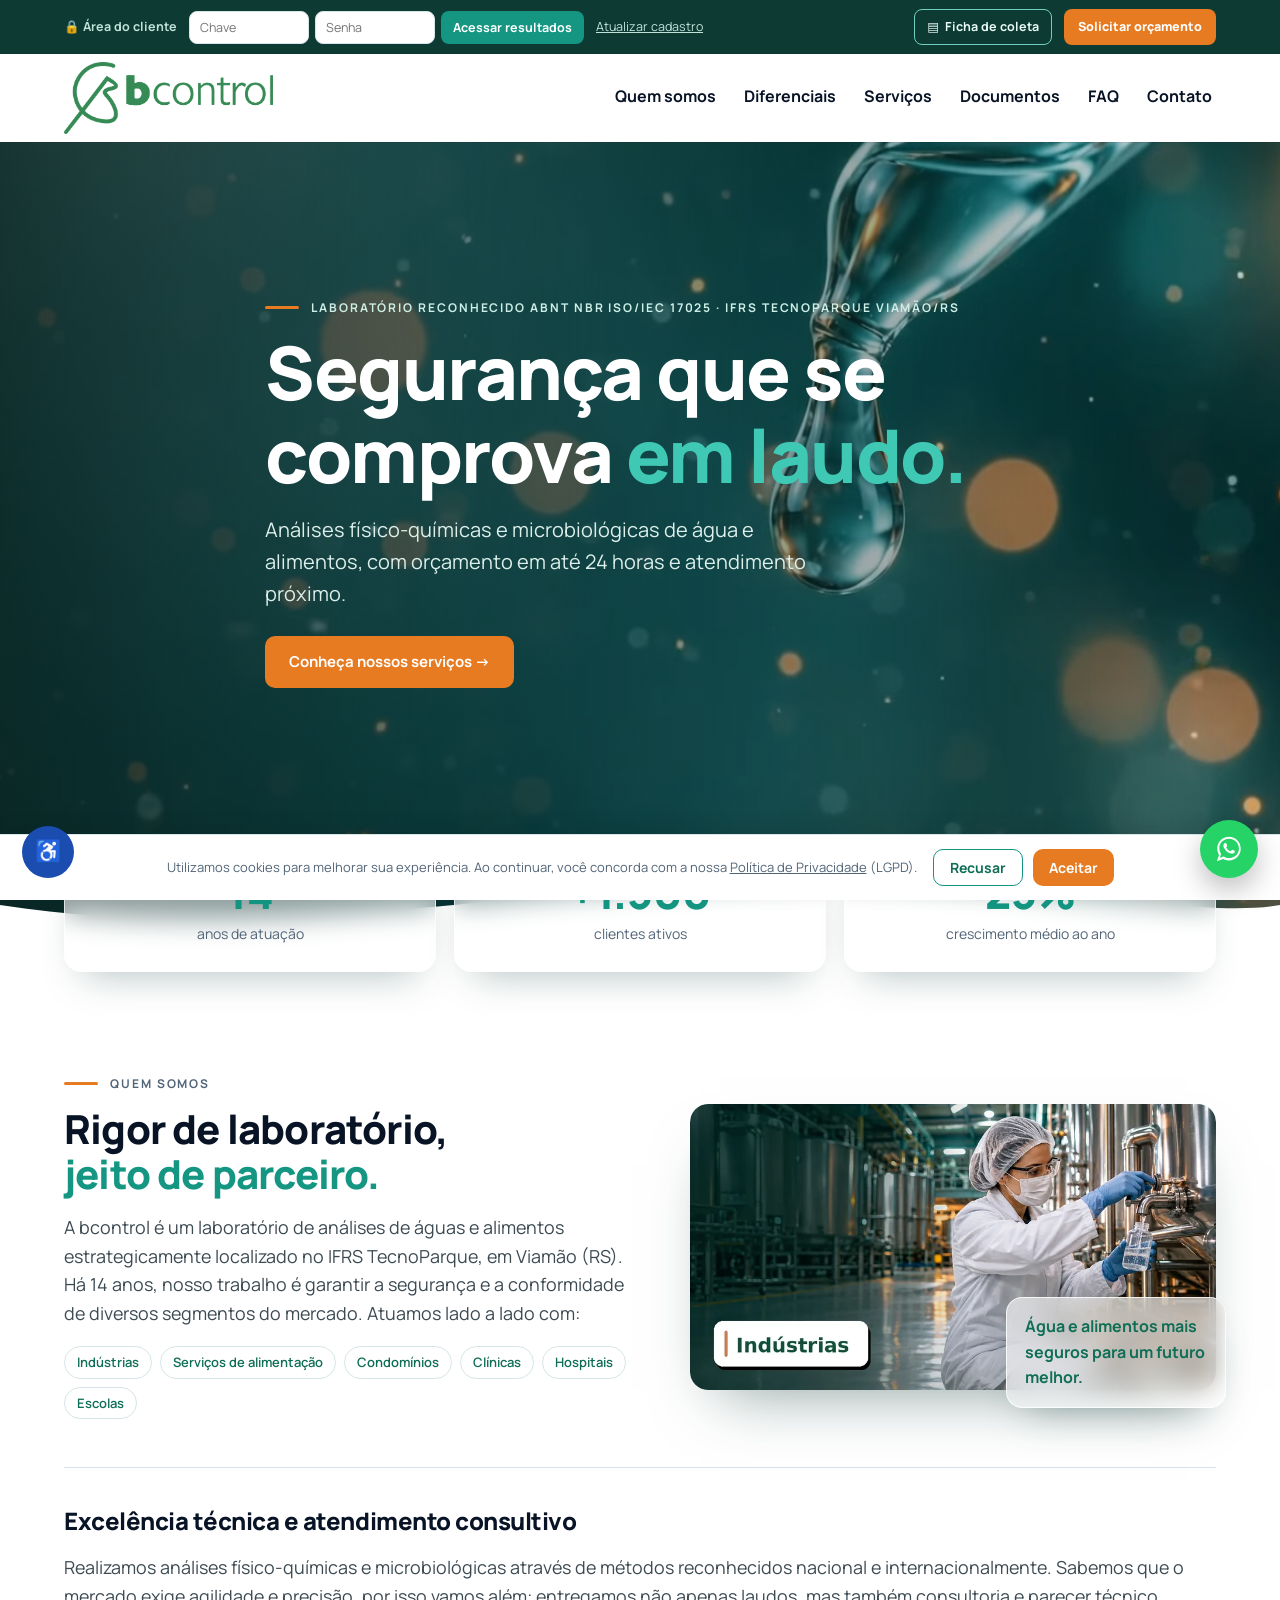
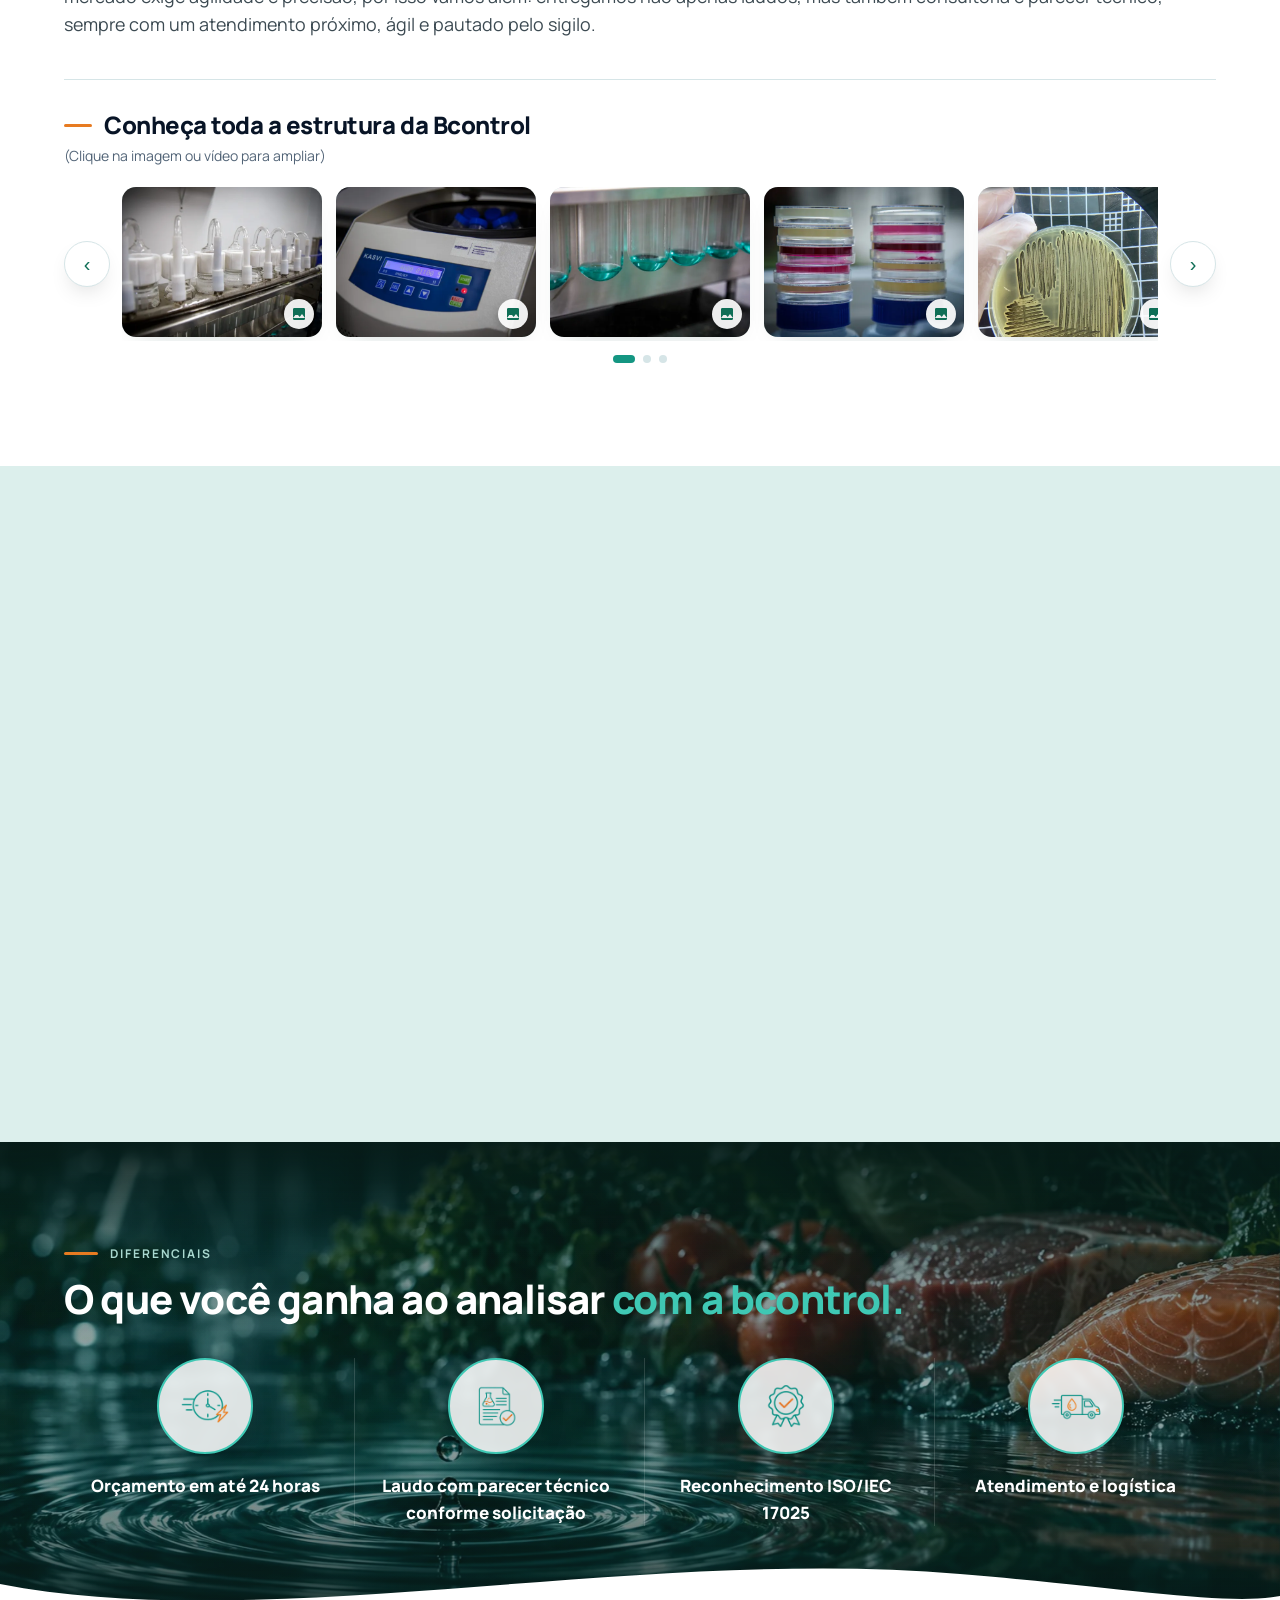
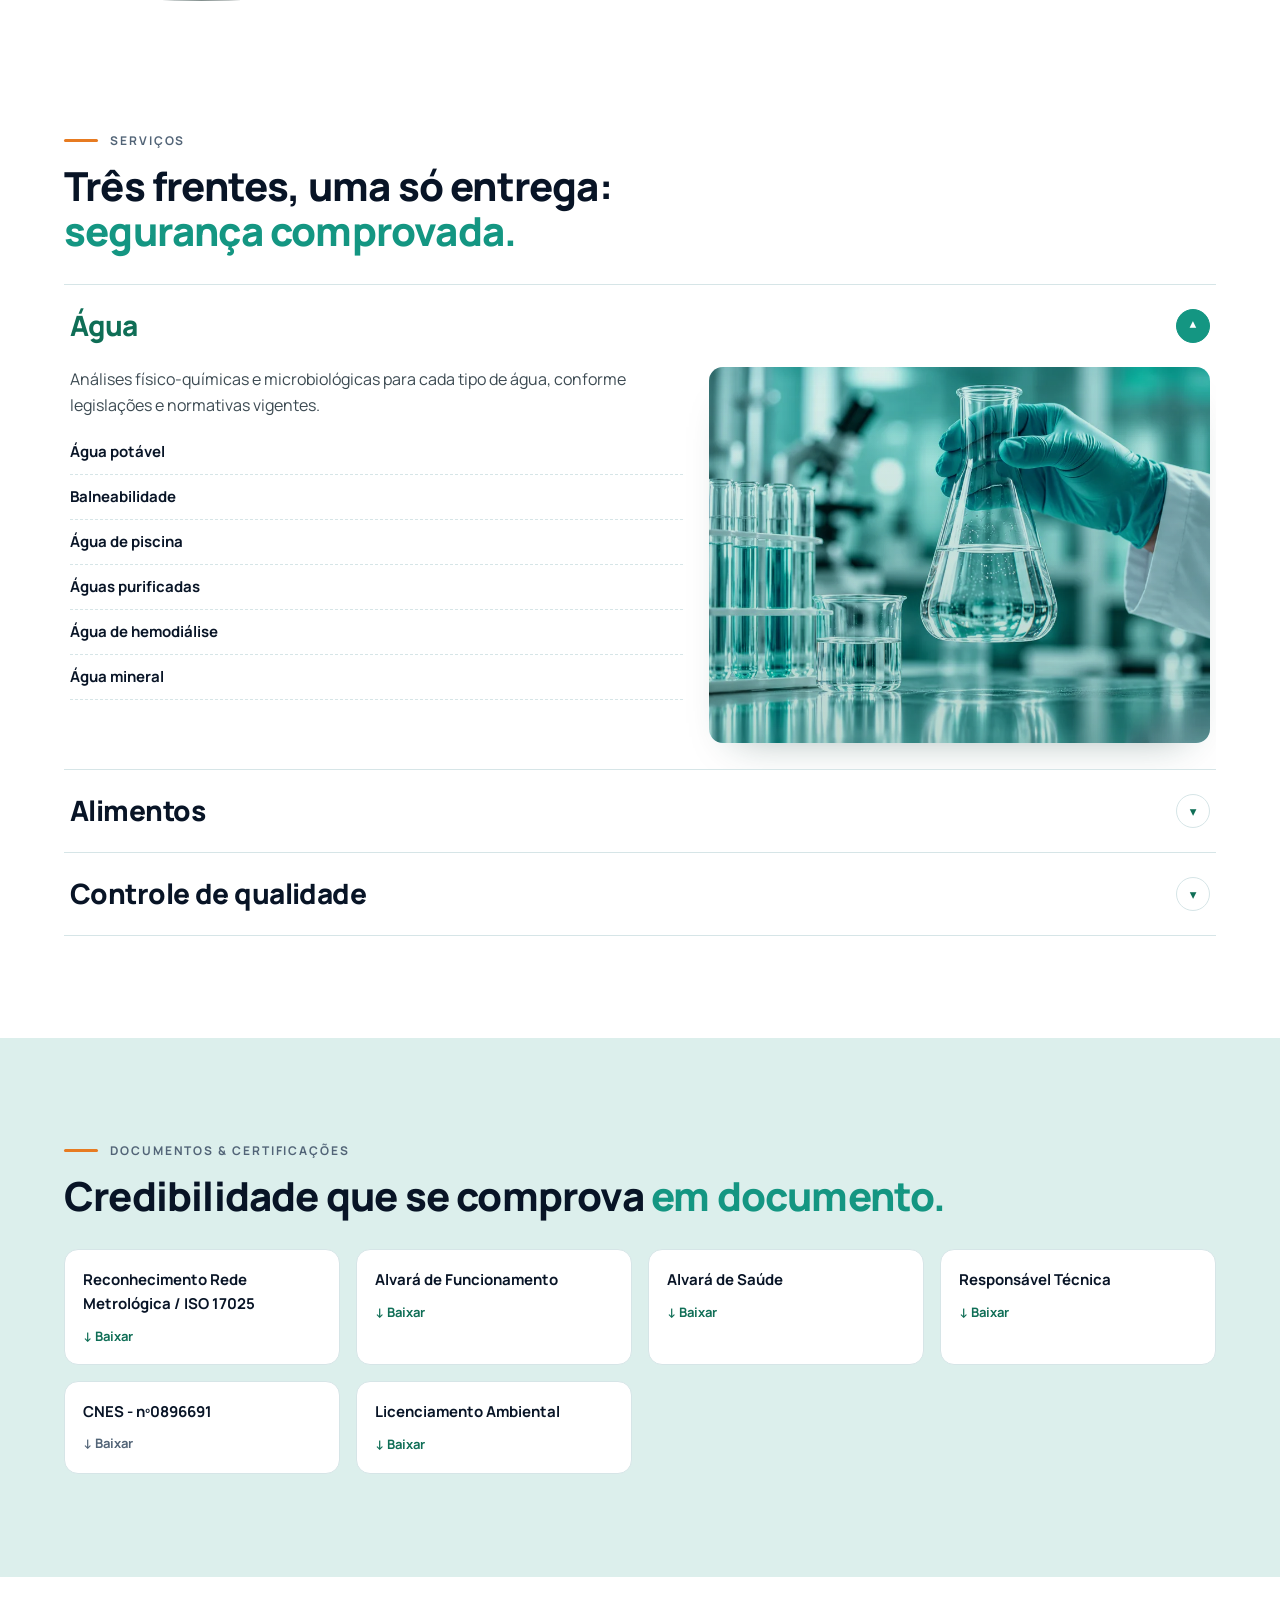
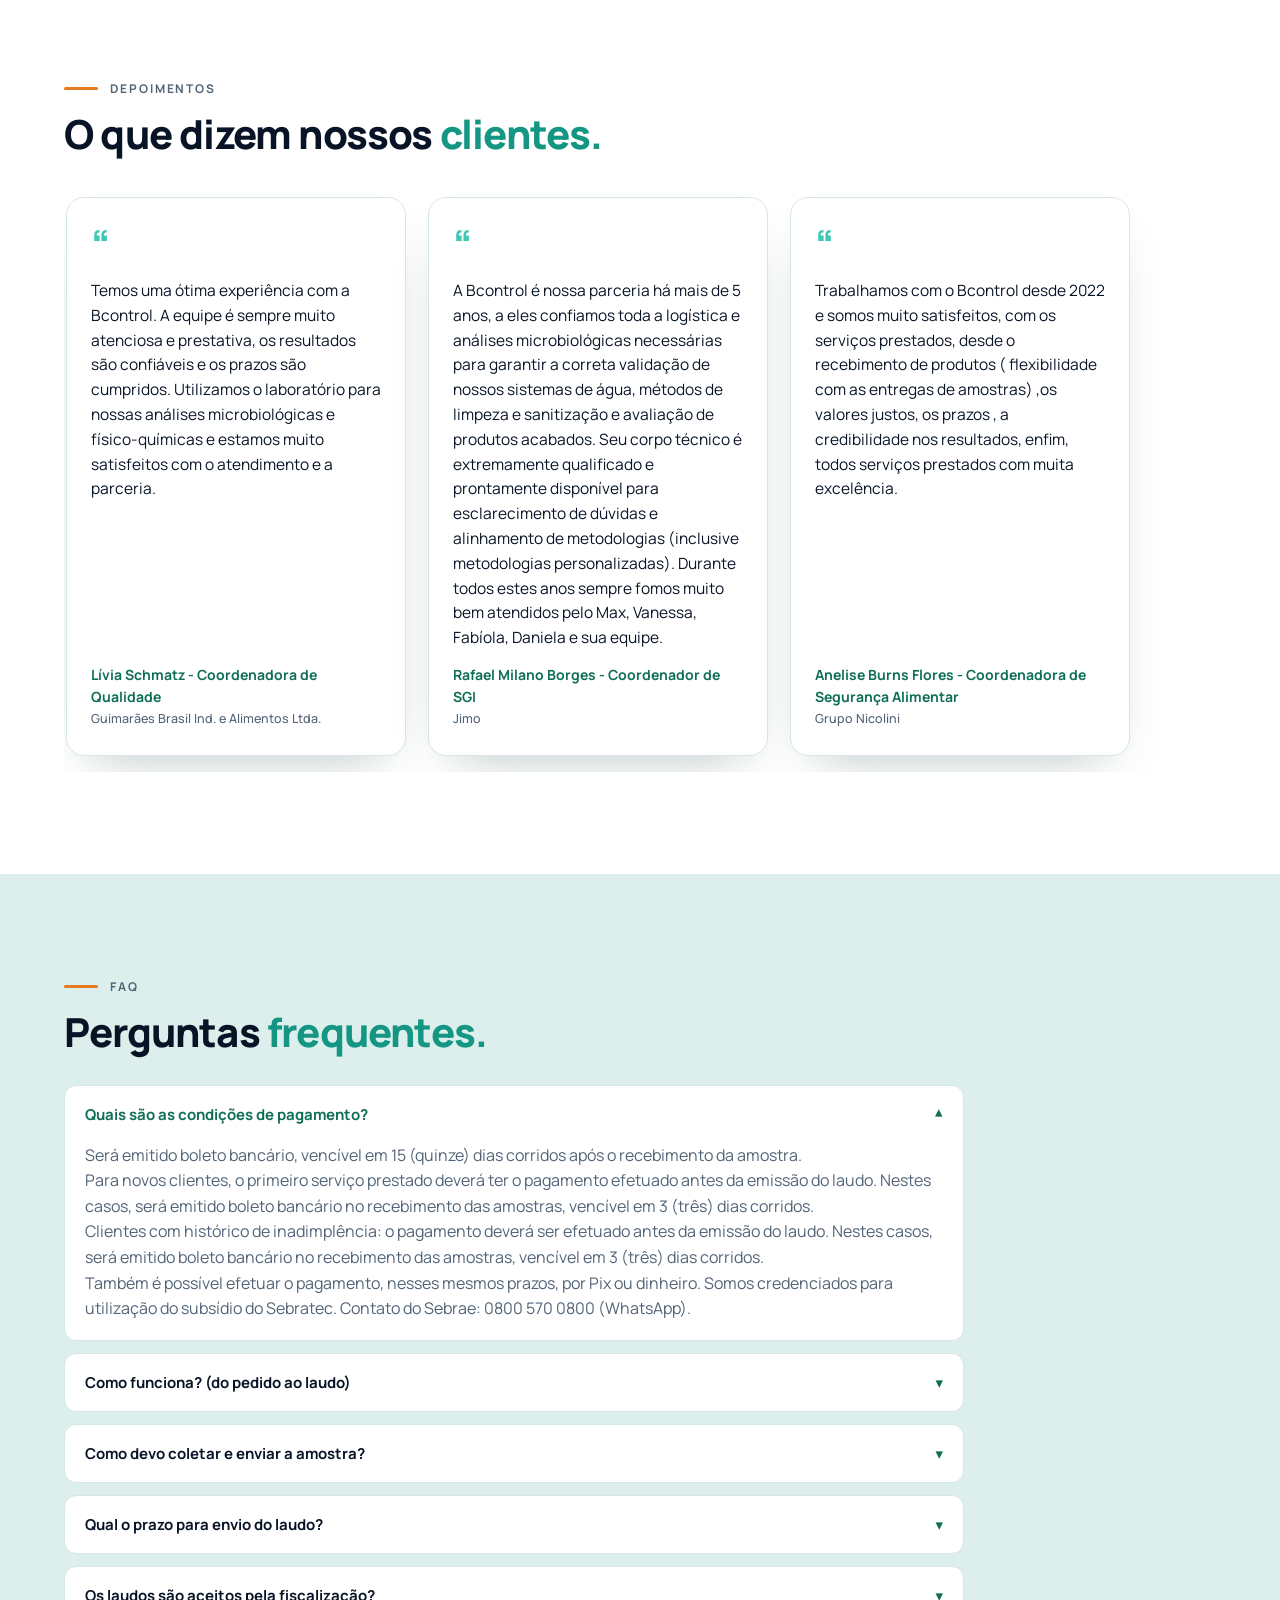
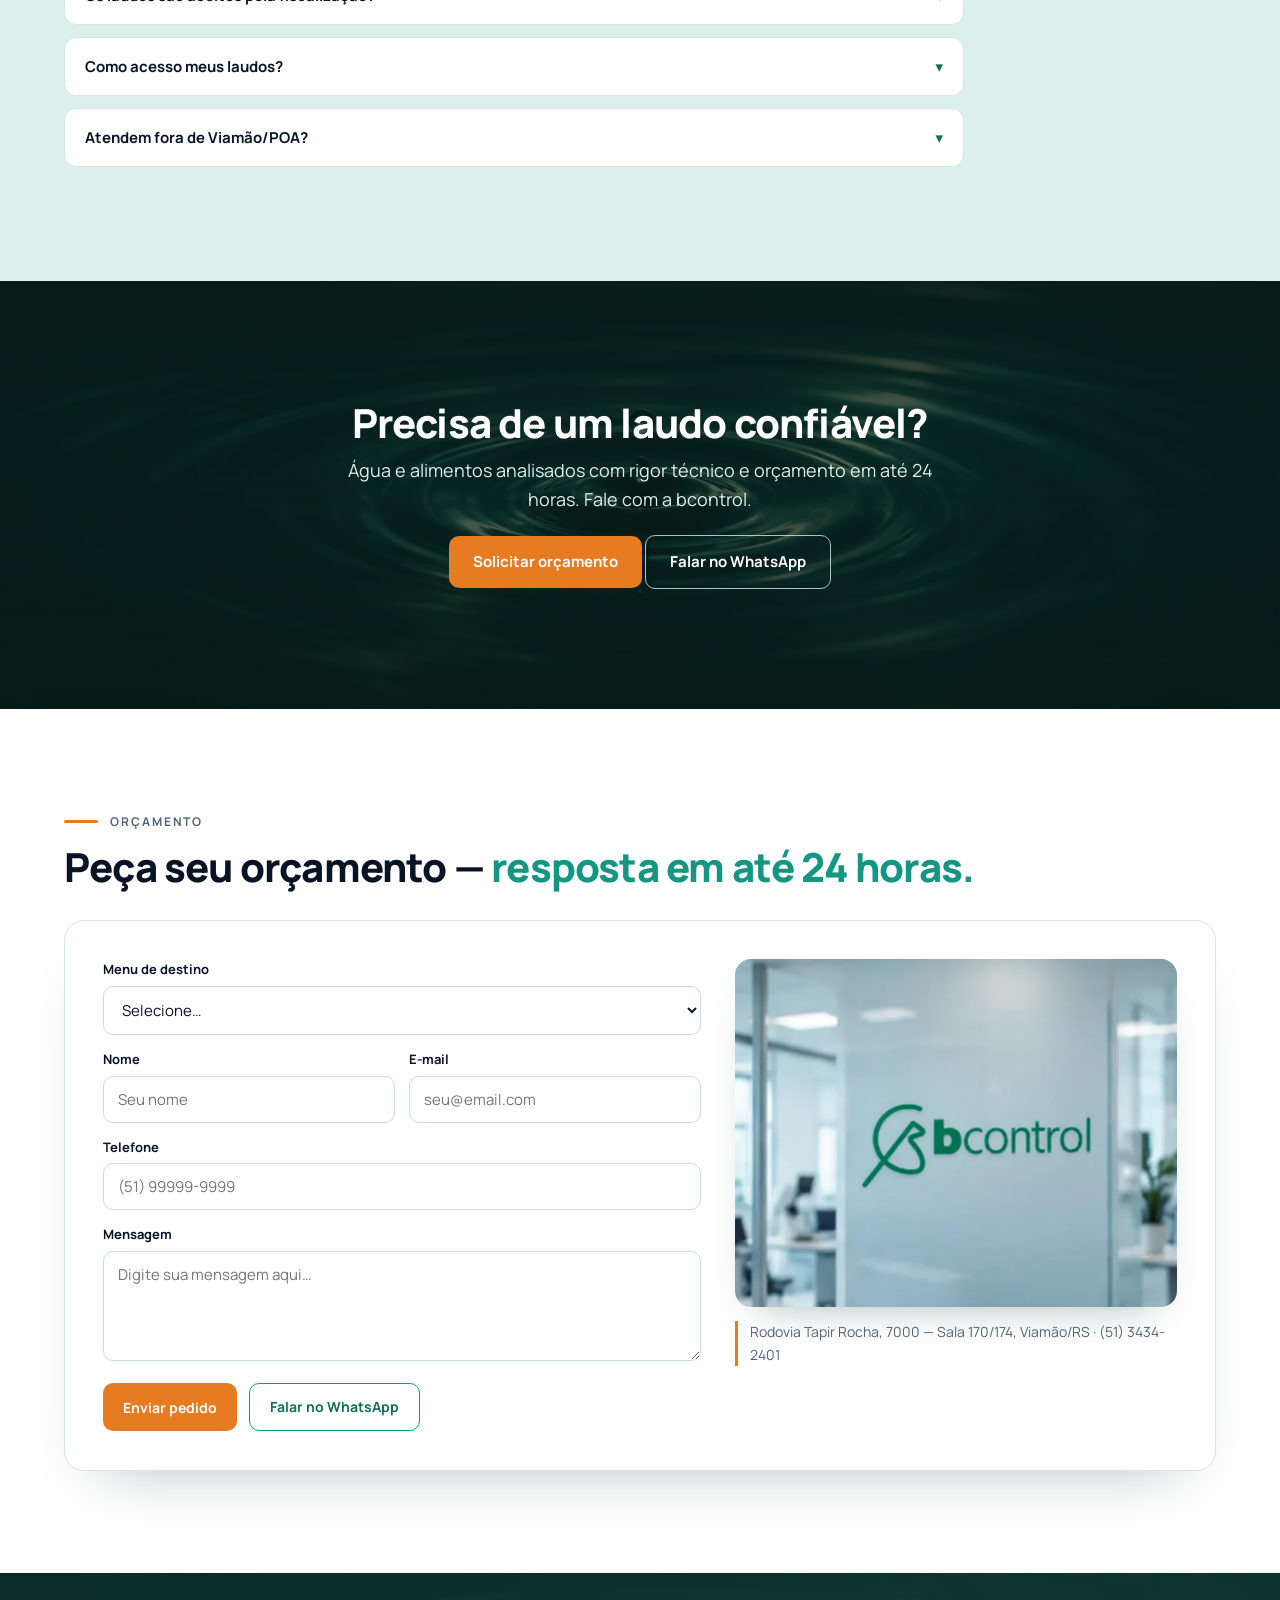
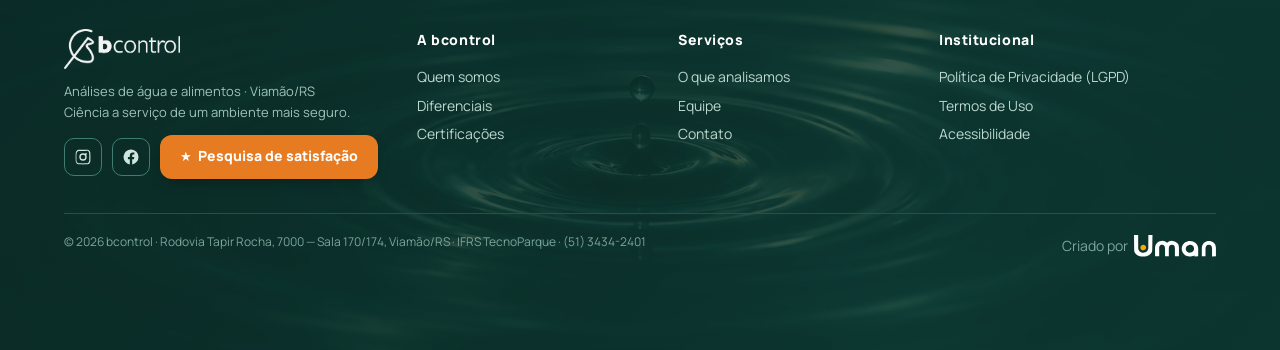
==== commit 1a16f8d2: "Auditoria final de SEO/GEO e segurança antes da publicação - FAQPage JSON-LD gerado dinamicamente a " ====
--- a/index.html
+++ b/index.html
@@ -65,7 +65,7 @@
 <header class="hd">
   <div class="client"><div class="wrap">
     <span class="lab">🔒 Área do cliente</span>
-    <form id="formResult" action="https://www.resultados.com.br/index.aspx?origem=BIOCONTROL" method="post" target="_blank" autocomplete="off">
+    <form id="formResult" action="https://www.resultados.com.br/index.aspx?origem=BIOCONTROL" method="post" target="_blank" rel="noopener" autocomplete="off">
       <input type="hidden" name="frame" value="S">
       <input type="hidden" name="redir" value="http://www.resultados.com.br">
       <label class="sr-only" for="loginChave">Chave</label>
@@ -321,6 +321,6 @@
   <button class="lightbox-nav next" id="lightboxNext" aria-label="Próximo item">›</button>
 </div>
 
-<script src="js/main.js?v=14"></script>
+<script src="js/main.js?v=15"></script>
 </body>
 </html>
